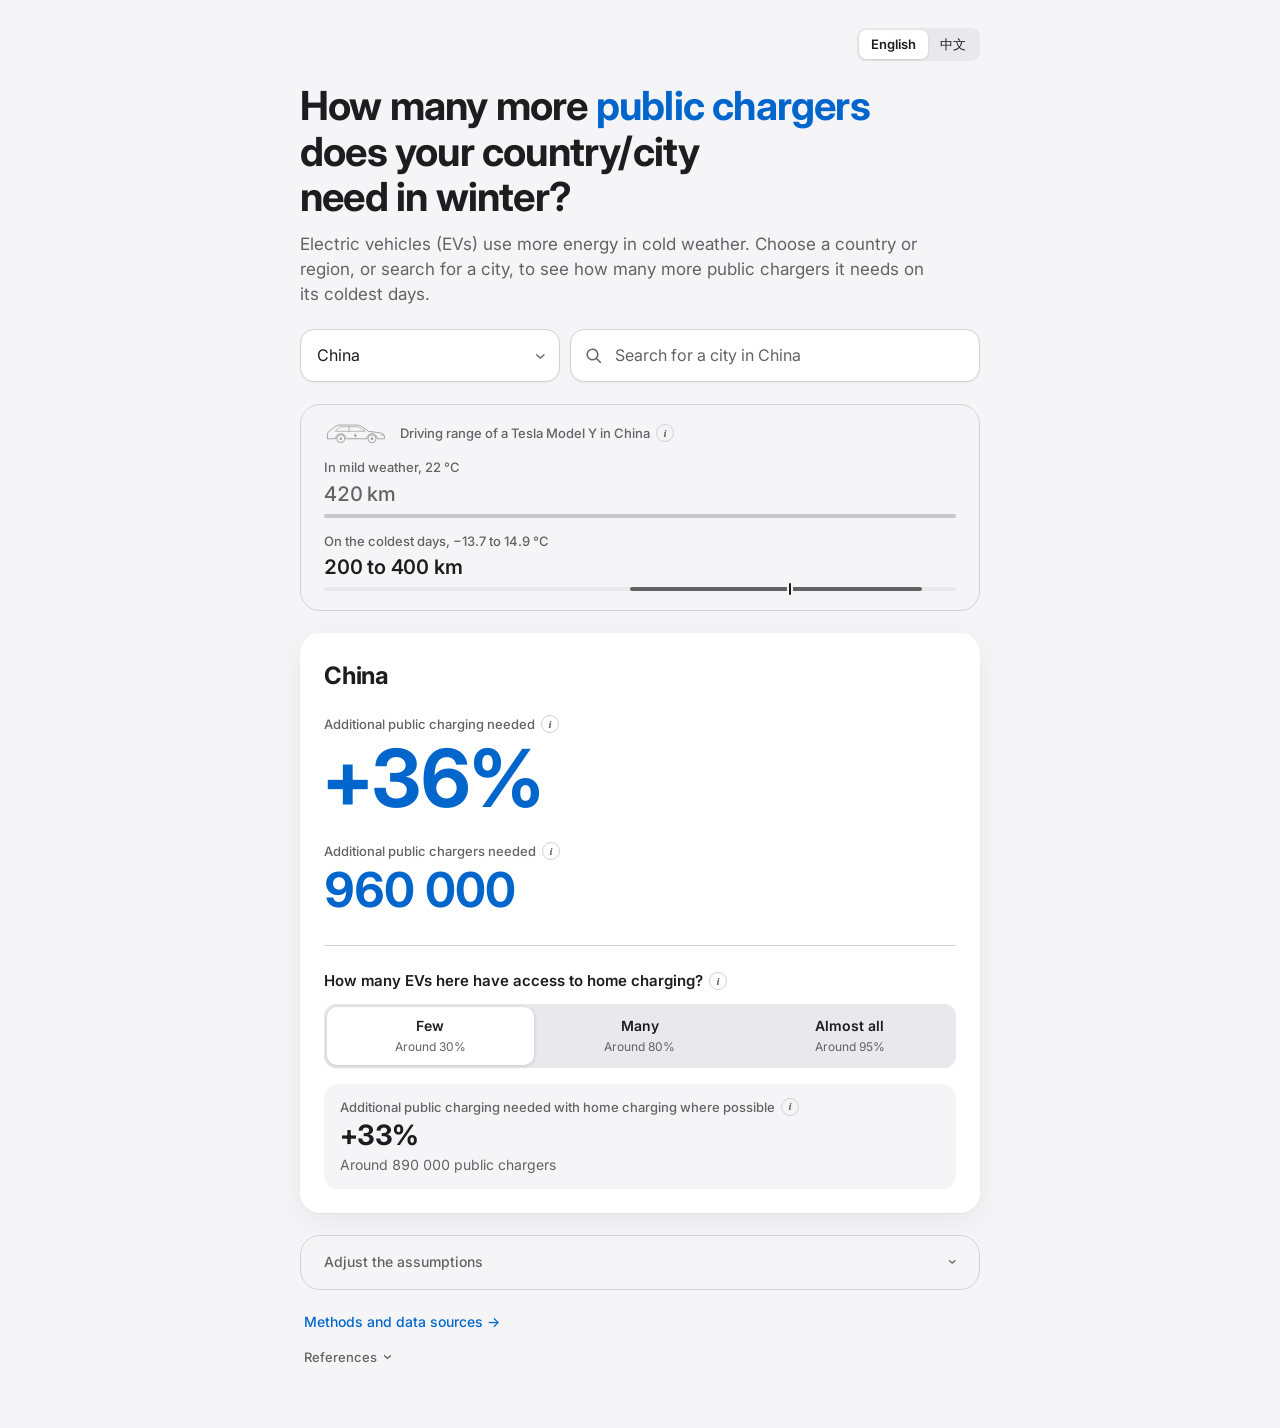
==== calculator/index.html @ a87c21fe "Add the winter charging calculator Interactive page for the manuscript 'Hidden winter deficits in pu" ====
<!doctype html>
<html lang="en">
<head>
<meta charset="utf-8">
<meta name="viewport" content="width=device-width, initial-scale=1, viewport-fit=cover">
</head>
<body>
<title>Winter charging check</title>
<link rel="preconnect" href="https://fonts.googleapis.com">
<link rel="stylesheet" href="https://fonts.googleapis.com/css2?family=Inter:wght@400;500;600;700&display=swap">
<style>
/* Layout: one centred column. Calculator view: pickers, the vehicle card, one answer card, a folded "Adjust" sheet. Second view
   (#methods): methods and data sources with three tables. Explanations sit behind small "i" buttons, IEA style.
   Visual gradient of the calculator view, the same in both themes:
   1 core answer    the two numbers of the answer card (.big .v, .chg .v): accent colour, the largest type on the page
   2 secondary      the result with home charging (.range .v): neutral dark, a size down, in a neutral well
   3 context        the vehicle card (.expl): no surface, grey 420 km, the winter range in the text colour, thin neutral bars
   4 quiet          labels, "i" buttons, sub-lines, the folded sheet and the references: 13 or 14 px in the one grey (--sub)
   Accent colour is left to the core numbers, the key phrase of the title, links and selected or focused controls. */
:root {
  --bg: #F5F5F7; --card: #FFFFFF; --fg: #1D1D1F; --sub: #636366; --hair: #D2D2D7; --fill: #E8E8ED;
  --accent: #0066CC; --accent-soft: #E8F1FC; --theo: #0066CC; --pos: #1D1D1F;
  --well: #F5F5F7; --bar-mild: #C7C7CC; --bar-cold: #636366; --ico: #8E8E93;
  --shadow-s: 0 1px 2px rgba(0,0,0,0.05);
  --sans: -apple-system, BlinkMacSystemFont, "SF Pro Text", "SF Pro Display", "Helvetica Neue", "Inter", "PingFang SC", "Microsoft YaHei", system-ui, sans-serif;
  --shadow: 0 1px 2px rgba(0,0,0,0.04), 0 8px 28px rgba(0,0,0,0.06);
}
@media (prefers-color-scheme: dark) {
  :root:not([data-theme="light"]) {
    --bg: #000000; --card: #1C1C1E; --fg: #F5F5F7; --sub: #98989D; --hair: #38383A; --fill: #2C2C2E;
    --accent: #409CFF; --accent-soft: #0A2540; --theo: #409CFF; --pos: #F5F5F7;
    --well: #242426; --bar-mild: #48484A; --bar-cold: #98989D; --ico: #7C7C80;
    --shadow: 0 1px 2px rgba(0,0,0,0.4), 0 8px 28px rgba(0,0,0,0.5); --shadow-s: 0 1px 2px rgba(0,0,0,0.4); color-scheme: dark;
  }
}
:root[data-theme="dark"] {
  --bg: #000000; --card: #1C1C1E; --fg: #F5F5F7; --sub: #98989D; --hair: #38383A; --fill: #2C2C2E;
  --accent: #409CFF; --accent-soft: #0A2540; --theo: #409CFF; --pos: #F5F5F7;
  --well: #242426; --bar-mild: #48484A; --bar-cold: #98989D; --ico: #7C7C80;
  --shadow: 0 1px 2px rgba(0,0,0,0.4), 0 8px 28px rgba(0,0,0,0.5); --shadow-s: 0 1px 2px rgba(0,0,0,0.4); color-scheme: dark;
}
* { box-sizing: border-box; }
[hidden] { display: none !important; }
body { margin: 0; background: var(--bg); color: var(--fg); font-family: var(--sans); font-size: 15px; line-height: 1.47;
  -webkit-font-smoothing: antialiased; padding-left: max(16px, env(safe-area-inset-left, 0px));
  padding-right: max(16px, env(safe-area-inset-right, 0px)); padding-block: 28px 56px; }
.col { max-width: 680px; margin: 0 auto; display: grid; gap: 22px; }
.col.wide { max-width: 860px; }                      /* methods view: room for the seven columns of Table 1 */
.col.wide .doc section > p, .col.wide .doc ol.steps, .col.wide .eqbox { max-width: 680px; }
.view { display: grid; gap: 22px; min-width: 0; }
.top { display: flex; justify-content: flex-end; }
.lang, .seg { display: inline-flex; flex-wrap: wrap; background: var(--fill); border-radius: 9px; padding: 2px; }
.lang button, .seg button { font: inherit; font-size: 13px; border: 0; background: transparent; color: var(--fg); padding: 5px 12px; border-radius: 7px; cursor: pointer; }
.lang button[aria-pressed="true"], .seg button[aria-pressed="true"] { background: var(--card); box-shadow: 0 1px 3px rgba(0,0,0,0.12); font-weight: 600; }
h1 { font-size: clamp(28px, 5vw, 40px); line-height: 1.12; font-weight: 700; letter-spacing: -0.02em; margin: 0; text-wrap: balance; }
/* The title of the calculator breaks between its phrases only: each .tl is one line, and the two phrases of the first line part only
   where the line cannot hold both (English on a phone). The type size follows the width of the column so that the lines fit. */
.thead { container-type: inline-size; }
h1.title { text-wrap: wrap; line-height: 1.14; font-size: clamp(24px, 7vw, 28px); font-size: clamp(24px, 8.6cqi, 28px); }
h1.title .tl { display: block; }
h1.title .key { color: var(--accent); }
@container (min-width: 467px) { h1.title { font-size: min(40px, 6cqi); } }   /* 6cqi: the first line fits in the fonts of the stack that are wider than Inter too */
:lang(zh) h1.title { font-size: clamp(24px, 7vw, 40px); font-size: clamp(24px, 8.4cqi, 40px); line-height: 1.2; }   /* three lines also with the text enlarged to 125% */
.lead { color: var(--sub); font-size: 17px; margin: 12px 0 0; max-width: 58ch; }
.finder { display: grid; grid-template-columns: minmax(0, 260px) minmax(0, 1fr); gap: 10px; }
@media (max-width: 560px) { .finder { grid-template-columns: minmax(0, 1fr); } }
.selwrap { position: relative; }
.selwrap select { width: 100%; font: inherit; font-size: 16px; color: var(--fg); background: var(--card); border: 1px solid var(--hair);
  border-radius: 14px; padding: 14px 40px 14px 16px; box-shadow: var(--shadow-s); appearance: none; -webkit-appearance: none; cursor: pointer; }
.selwrap::after { content: "\203A"; position: absolute; right: 16px; top: 50%; transform: translateY(-50%) rotate(90deg); color: var(--sub); pointer-events: none; font-size: 18px; }
.search { position: relative; }
.search input { width: 100%; font: inherit; font-size: 16px; color: var(--fg); background: var(--card); border: 1px solid var(--hair);
  border-radius: 14px; padding: 14px 16px 14px 44px; box-shadow: var(--shadow-s); }
.search input::placeholder { color: var(--sub); opacity: 1; }
.search svg { position: absolute; left: 15px; top: 50%; transform: translateY(-50%); width: 18px; height: 18px; fill: var(--sub); pointer-events: none; }
.list { position: absolute; z-index: 10; left: 0; right: 0; top: calc(100% + 6px); background: var(--card); border-radius: 14px;
  box-shadow: var(--shadow); border: 1px solid var(--hair); max-height: 340px; overflow-y: auto; padding: 6px; }
.opt { padding: 10px 12px; border-radius: 9px; cursor: pointer; display: flex; justify-content: space-between; gap: 12px; }
.opt small { color: var(--sub); white-space: nowrap; }
.opt[aria-selected="true"], .opt:hover { background: var(--accent-soft); }
.card { background: var(--card); border-radius: 20px; box-shadow: var(--shadow); padding: 28px 24px 24px; display: grid; gap: 24px; min-width: 0; }
.place { display: grid; gap: 2px; }
.place .name { font-size: clamp(20px, 6.5vw, 24px); font-weight: 700; letter-spacing: -0.01em; line-height: 1.25; overflow-wrap: anywhere; }   /* the longest name fits a 320 px phone */
.place .meta { color: var(--sub); font-size: 14px; }
.big { display: grid; gap: 4px; }
.k { font-size: 13px; color: var(--sub); font-weight: 500; display: flex; align-items: center; gap: 6px; }
.k > span, .hint { text-wrap: pretty; }
.c { text-wrap: balance; }
.nb { display: inline-block; }
.range .k > span { text-wrap: balance; }
/* step 1, the core answer: the only large coloured type on the page */
.big .v { font-size: clamp(56px, 15vw, 80px); font-weight: 700; letter-spacing: -0.035em; line-height: 1; font-variant-numeric: tabular-nums; color: var(--accent); margin-left: -0.03em; }   /* the first glyph lines up with the label above */
.c { font-size: 14px; color: var(--sub); margin-top: 6px; }
.chg { display: grid; gap: 4px; }
.chg .v { font-size: clamp(32px, 10vw, 48px); font-weight: 700; line-height: 1.05; font-variant-numeric: tabular-nums; letter-spacing: -0.025em; color: var(--accent); }
.chg .v small { font-size: 14px; font-weight: 400; letter-spacing: 0; color: var(--sub); display: inline-block; }   /* the bracket wraps as one piece */
.home { display: grid; gap: 12px; border-top: 1px solid var(--hair); margin-top: 6px; padding-top: 24px; min-width: 0; }   /* the question, its three choices and the result */
.q { font-size: 15px; font-weight: 600; display: flex; align-items: center; gap: 6px; }
.seg3 { display: grid; grid-template-columns: repeat(3, minmax(0, 1fr)); background: var(--fill); border-radius: 12px; padding: 3px; gap: 3px; }
.seg3 button { font: inherit; border: 0; background: transparent; color: var(--fg); border-radius: 10px; padding: 9px 6px; cursor: pointer; display: grid; gap: 1px; text-align: center; }
.seg3 button b { font-size: 14px; font-weight: 600; }
.seg3 button span { font-size: 12px; color: var(--sub); }
.seg3 button[aria-pressed="true"] { background: var(--card); box-shadow: 0 1px 4px rgba(0,0,0,0.14); }
.hint { font-size: 13px; color: var(--sub); }
/* step 2, the result with home charging: neutral, a size down, in a neutral well */
.range { margin-top: 4px; background: var(--well); border-radius: 14px; padding: 14px 16px; display: grid; gap: 4px; }
.range .k { align-items: flex-start; line-height: 1.4; }
.range .v { font-size: 28px; font-weight: 700; line-height: 1.1; letter-spacing: -0.02em; color: var(--fg); font-variant-numeric: tabular-nums; }
.range .v2 { font-size: 14px; color: var(--sub); font-variant-numeric: tabular-nums; }
.range .v2 .ln { display: block; }
sup.ref { font-size: 0.7em; line-height: 0; color: var(--accent); margin-left: 1px; }
sup.ref a { color: inherit; text-decoration: none; }
/* the small "i" button and the note it opens */
.info { flex: none; width: 18px; height: 18px; border-radius: 50%; border: 1px solid var(--hair); background: transparent; color: var(--sub);
  font: 600 11px/1 Georgia, "Times New Roman", serif; font-style: italic; padding: 0; cursor: pointer; display: inline-grid; place-items: center; letter-spacing: 0; }
.info:hover, .info[aria-expanded="true"] { color: var(--accent); border-color: var(--accent); }
.info { position: relative; }
.info::after { content: ""; position: absolute; inset: -7px; }   /* 32 px tap area, same look */
.pop { background: var(--fill); border-radius: 12px; padding: 10px 12px; font-size: 13px; color: var(--fg); line-height: 1.55; display: grid; gap: 4px; }
.range .pop { background: var(--card); }
.big .pop, .chg .pop, .range .pop { margin-top: 6px; }
.pop .eq { font-weight: 600; font-variant-numeric: tabular-nums; }
.pop a.more, a.more { color: var(--accent); text-decoration: none; font-weight: 500; white-space: nowrap; }
.q > span, .range .v2, .f label, .pop .eq, .doc h2, .doc h3 { text-wrap: balance; }
svg.chart { width: 100%; height: auto; display: block; }
svg.chart text { font-family: var(--sans); font-size: 12px; fill: var(--sub); }
/* step 3, context. The vehicle card: the driving range of one vehicle in mild weather and on the coldest days of the place.
   It has no surface of its own and no colour, so the eye passes over it on the way to the answer. */
.expl { gap: 14px; background: transparent; box-shadow: none; border: 1px solid var(--hair); padding: 17px 23px 19px; }   /* with the border, the text starts where it does in the answer card */
.vhead { display: flex; align-items: center; gap: 12px; min-width: 0; }
.vhead .k { align-items: flex-start; line-height: 1.4; min-width: 0; }
.vhead .k > span { text-wrap: balance; }               /* a long place name wraps into even lines */
svg.car { flex: none; width: 64px; height: auto; display: block; color: var(--ico); }
svg.car .body { fill: none; stroke: currentColor; stroke-width: 2; stroke-linejoin: round; }
svg.car .glass { fill: none; stroke: currentColor; stroke-width: 1.5; stroke-linejoin: round; }
svg.car .ln { fill: none; stroke: currentColor; stroke-width: 1.5; stroke-linecap: round; }
svg.car .wheel { fill: var(--bg); stroke: currentColor; stroke-width: 2; }
svg.car .hub { fill: currentColor; }
svg.car .bolt { fill: currentColor; }
.rg { display: grid; gap: 4px; min-width: 0; }
.rg .rk { font-size: 13px; color: var(--sub); font-weight: 500; }
.rg .v { font-size: 20px; font-weight: 500; letter-spacing: -0.01em; line-height: 1.2; font-variant-numeric: tabular-nums; color: var(--sub); }
.rg.cold .v { color: var(--fg); font-weight: 600; }
.rg .bar { position: relative; height: 4px; border-radius: 2px; background: var(--fill); margin-top: 4px; }
.rg .bar i { display: block; height: 100%; border-radius: 2px; background: var(--bar-mild); }
.rg.cold .bar i { background: var(--bar-cold); }
/* a country or region: a segment from the low to the high end of the driving range of nine in ten residents, and a tick at the median resident */
.rg .bar b { position: absolute; top: 0; bottom: 0; border-radius: 2px; background: var(--bar-cold); }
.rg .bar .md { position: absolute; top: -4px; bottom: -4px; width: 2px; margin-left: -1px; border-radius: 1px; background: var(--fg); box-shadow: 0 0 0 2px var(--bg); }
@media (prefers-reduced-motion: no-preference) { .rg .bar i { transition: width 0.3s ease; } .rg .bar b { transition: left 0.3s ease, width 0.3s ease; } .rg .bar .md { transition: left 0.3s ease; } }
details.adv { background: transparent; border: 1px solid var(--hair); border-radius: 20px; padding: 2px 23px; }
details.adv summary { cursor: pointer; padding: 14px 0; font-size: 14px; font-weight: 500; color: var(--sub); list-style: none; display: flex; justify-content: space-between; }
details.adv summary:hover, details.adv[open] summary { color: var(--fg); }
details.adv summary::-webkit-details-marker { display: none; }
details.adv summary::after { content: "\203A"; color: var(--sub); transform: rotate(90deg); transition: transform 0.2s; }
details.adv[open] summary::after { transform: rotate(-90deg); }
.advbody { display: grid; gap: 18px; padding-bottom: 22px; }
.f { display: grid; gap: 6px; min-width: 0; }
.lab { display: flex; align-items: center; gap: 6px; }
.f label { font-size: 14px; }
.pair { display: grid; grid-template-columns: minmax(0, 1fr) 96px; gap: 12px; align-items: center; }
.f input[type="range"] { width: 100%; accent-color: var(--accent); }
.f input[type="number"] { font: inherit; font-size: 15px; color: var(--fg); background: var(--card); border: 1px solid var(--hair); border-radius: 10px; padding: 8px 10px; width: 100%; font-variant-numeric: tabular-nums; }
.unit { position: relative; }
.unit input { padding-right: 34px !important; }
.unit span { position: absolute; right: 10px; top: 50%; transform: translateY(-50%); font-size: 13px; color: var(--sub); pointer-events: none; }
.two { display: grid; grid-template-columns: 1fr 1fr; gap: 14px; }
@media (max-width: 520px) { .two { grid-template-columns: 1fr; } .seg button { padding: 5px 8px; } #t2 th { white-space: normal; } }
/* methods and data sources view */
.back { color: var(--accent); text-decoration: none; font-weight: 500; font-size: 15px; justify-self: start; }
.doc section { display: grid; gap: 12px; min-width: 0; }
.doc section, .doc h3 { scroll-margin-top: 14px; }
.doc h2 { font-size: 22px; font-weight: 700; letter-spacing: -0.01em; margin: 10px 0 0; }
.doc h3 { font-size: 16px; font-weight: 600; margin: 6px 0 0; }
.doc p { margin: 0; }
.doc ol.steps { margin: 0; padding-left: 22px; display: grid; gap: 8px; }
.eqbox { background: var(--card); border-radius: 14px; box-shadow: var(--shadow); padding: 14px 16px; font-weight: 600; font-variant-numeric: tabular-nums; overflow-x: auto; }
.tools { display: flex; flex-wrap: wrap; gap: 10px; align-items: center; }
.tools input { flex: 1 1 200px; min-width: 0; font: inherit; font-size: 15px; color: var(--fg); background: var(--card); border: 1px solid var(--hair); border-radius: 10px; padding: 8px 12px; }
.tblwrap { background: var(--card); border-radius: 16px; box-shadow: var(--shadow); overflow: auto; max-height: 70vh; }
table { border-collapse: separate; border-spacing: 0; width: 100%; font-size: 13px; }
th, td { text-align: left; padding: 8px 10px; border-bottom: 1px solid var(--hair); vertical-align: top; }
th { position: sticky; top: 0; background: var(--card); font-weight: 600; z-index: 1; white-space: nowrap; }
#t1 th:last-child, #t2 th:last-child { white-space: normal; }
td.n, th.n { text-align: right; font-variant-numeric: tabular-nums; white-space: nowrap; }
tr.hl td, li.hl, section.hl, p.hl, h3.hl, h3.hl + p { background: var(--accent-soft); }
h3.hl, h3.hl + p { box-shadow: 0 0 0 6px var(--accent-soft); border-radius: 4px; }
@media (max-width: 640px) {                          /* Table 1 on a phone: one small card per place */
  #t1 thead { display: none; }
  #t1, #t1 tbody { display: block; }
  #t1 tr { display: grid; grid-template-columns: minmax(0, 1fr) minmax(0, 1fr); gap: 2px 12px; padding: 10px 12px; border-bottom: 1px solid var(--hair); }
  #t1 tr.hl { background: var(--accent-soft); }
  #t1 td { border: 0; padding: 0; text-align: left; white-space: normal; }
  #t1 td:nth-child(1) { font-weight: 600; }
  #t1 td:nth-child(2) { color: var(--sub); text-align: right; }
  #t1 td:nth-child(5), #t1 td:nth-child(6) { grid-column: 1 / -1; }
  #t1 td[data-l]::before { content: attr(data-l) " "; color: var(--sub); }
}
ol.srcs { margin: 0; padding-left: 30px; display: grid; gap: 6px; font-size: 13px; }
ol.srcs li { overflow-wrap: anywhere; border-radius: 6px; }
ol.srcs a, .doc td a { color: var(--accent); }
.btn { display: inline-block; justify-self: start; background: var(--accent); color: #fff; text-decoration: none; font-weight: 600; font-size: 14px; border-radius: 10px; padding: 9px 14px; }
footer { color: var(--sub); font-size: 12px; display: grid; gap: 10px; padding: 0 4px; }
footer p { margin: 0; }
details.refs summary { cursor: pointer; font-size: 13px; color: var(--sub); font-weight: 500; list-style: none; display: inline-flex; align-items: center; gap: 8px; padding: 4px 0; }   /* the reference list, folded behind its heading */
details.refs summary::-webkit-details-marker { display: none; }
details.refs summary::after { content: "\203A"; color: var(--sub); font-size: 15px; transform: rotate(90deg); transition: transform 0.2s; }
details.refs[open] summary::after { transform: rotate(-90deg); }
details.refs ol { margin-top: 8px; }
footer ol { margin: 0; padding-left: 22px; display: grid; gap: 4px; }
footer li { overflow-wrap: anywhere; border-radius: 6px; scroll-margin-block: 14px; }
footer a { color: var(--accent); }
footer a.mlink { font-size: 14px; font-weight: 500; text-decoration: none; }
button:focus-visible, input:focus-visible, select:focus-visible, summary:focus-visible, .opt:focus-visible, a:focus-visible { outline: 2px solid var(--accent); outline-offset: 2px; }
@media (prefers-reduced-motion: no-preference) { .seg3 button, .seg button, .lang button { transition: background 0.15s, box-shadow 0.15s; } }
</style>

<div class="col">
  <div class="top"><div class="lang" role="group" aria-label="Language"><button type="button" data-lang="en" aria-pressed="true">English</button><button type="button" data-lang="zh" aria-pressed="false">中文</button></div></div>

  <div class="view" id="vCalc">
    <div class="thead">
      <h1 class="title" data-i="h1"></h1>
      <p class="lead" data-i="lead"></p>
    </div>

    <div class="finder">
      <div class="selwrap"><select id="country" aria-label="Country or region"></select></div>
      <div class="search">
        <svg viewBox="0 0 24 24" aria-hidden="true"><path d="M10 2a8 8 0 0 1 6.32 12.9l5.39 5.39-1.42 1.42-5.39-5.39A8 8 0 1 1 10 2zm0 2a6 6 0 1 0 0 12 6 6 0 0 0 0-12z"/></svg>
        <input id="q" type="text" autocomplete="off" role="combobox" aria-expanded="false" aria-controls="list" aria-autocomplete="list">
        <div id="list" class="list" role="listbox" hidden></div>
      </div>
    </div>

    <div class="card expl" id="expl" role="group" aria-labelledby="exk">
      <div class="vhead">
        <svg class="car" viewBox="0 0 168 58" aria-hidden="true">
          <path class="body" d="M9 44V32q0-6 5-8L31 11q4-3 11-3h44q7 0 13 4l18 12.5 28 3.5q14 2 14 12v4h-19.5a13.5 13.5 0 0 0-27 0h-55a13.5 13.5 0 0 0-27 0z"/>
          <path class="glass" d="M30 24.5 40 13.5q1.5-1 4-1h41q5 0 9 2.5l14 9.5z"/>
          <path class="ln" d="M66 12.5v12M150 34l6 1"/>
          <path class="bolt" d="M84 28.5l-6 8h4.5l-2 6.5 6.5-8.5h-4.5z"/>
          <circle class="wheel" cx="44" cy="44" r="10.5"/><circle class="hub" cx="44" cy="44" r="3"/>
          <circle class="wheel" cx="126" cy="44" r="10.5"/><circle class="hub" cx="126" cy="44" r="3"/>
        </svg>
        <span class="k"><span id="exk"></span><button type="button" class="info" data-pop="popEx" aria-controls="popEx" aria-expanded="false">i</button></span>
      </div>
      <div class="pop" id="popEx" hidden></div>
      <div class="rg"><span class="rk" id="r0k"></span><span class="v" id="r0v"></span><div class="bar" aria-hidden="true"><i style="width:100%"></i></div></div>
      <div class="rg cold" id="rg1"><span class="rk" id="r1k"></span><span class="v" id="r1v"></span><div class="bar" aria-hidden="true"><i id="r1b" style="width:100%"></i><b id="r1r" hidden></b><span class="md" id="r1m" hidden></span></div></div>
    </div>

    <section class="card" aria-live="polite">
      <div class="place"><span class="name" id="pname"></span><span class="meta" id="pmeta"></span></div>
      <div class="big">
        <span class="k"><span data-i="bigk"></span><button type="button" class="info" data-pop="popBig" aria-controls="popBig" aria-expanded="false">i</button></span>
        <span class="v" id="incT"></span>
        <span class="c" id="bigc" hidden></span>
        <div class="pop" id="popBig" hidden></div>
      </div>
      <div class="chg">
        <span class="k"><span data-i="chgk"></span><button type="button" class="info" data-pop="popChg" aria-controls="popChg" aria-expanded="false">i</button></span>
        <span class="v" id="chgT"></span>
        <div class="pop" id="popChg" hidden></div>
      </div>
      <div class="home">
        <div class="q"><span data-i="homeq"></span><button type="button" class="info" data-pop="popHome" aria-controls="popHome" aria-expanded="false">i</button></div>
        <div class="pop" id="popHome" hidden></div>
        <div class="seg3" role="group" id="presets">
          <button type="button" data-p="0"><b data-i="p0"></b><span data-i="p0s"></span></button>
          <button type="button" data-p="1"><b data-i="p1"></b><span data-i="p1s"></span></button>
          <button type="button" data-p="2"><b data-i="p2"></b><span data-i="p2s"></span></button>
        </div>
        <div class="range">
          <span class="k"><span data-i="rangek"></span><button type="button" class="info" data-pop="popRange" aria-controls="popRange" aria-expanded="false">i</button></span>
          <span class="v" id="rangev"></span>
          <span class="v2" id="rangec2"></span>
          <div class="pop" id="popRange" hidden><span id="popRangeT"></span><svg class="chart" id="chart" viewBox="0 0 600 200" role="img"></svg></div>
        </div>
      </div>
    </section>

    <details class="adv">
      <summary data-i="adv"></summary>
      <div class="advbody">
        <div class="f"><label data-i="dd"></label>
          <div class="seg" role="group" id="levs"><button type="button" data-lev="0" data-i="d1"></button><button type="button" data-lev="1" data-i="d5" aria-pressed="true"></button><button type="button" data-lev="2" data-i="d10"></button></div></div>
        <div class="f"><label for="p_n" data-i="pl"></label>
          <div class="pair"><input id="p" type="range" min="0" max="100" step="0.1" aria-label="share"><div class="unit"><input id="p_n" type="number" min="0" max="100" step="0.1"><span>%</span></div></div></div>
        <div class="f"><div class="lab"><label for="s_n" data-i="sl"></label><button type="button" class="info" data-pop="popS" aria-controls="popS" aria-expanded="false">i</button></div>
          <div class="pop" id="popS" hidden></div>
          <div class="pair"><input id="s" type="range" min="0" max="100" step="1" value="100" aria-label="moved"><div class="unit"><input id="s_n" type="number" min="0" max="100" step="1"><span>%</span></div></div></div>
        <div class="f"><div class="lab"><label for="yn_n" data-i="ynl"></label><button type="button" class="info" data-pop="popYn" aria-controls="popYn" aria-expanded="false">i</button></div>
          <div class="pop" id="popYn" hidden></div>
          <div class="pair"><input id="yn" type="range" min="50" max="99" step="1" value="79" aria-label="usual"><div class="unit"><input id="yn_n" type="number" min="50" max="99" step="1"><span>%</span></div></div></div>
        <div class="two">
          <div class="f"><div class="lab"><label for="ev" data-i="evl"></label></div>
            <input id="ev" type="number" min="0" step="1000"></div>
          <div class="f"><div class="lab"><label for="q0" data-i="q0l"></label><button type="button" class="info" data-pop="popQ0" aria-controls="popQ0" aria-expanded="false">i</button></div>
            <div class="pop" id="popQ0" hidden></div><div class="unit"><input id="q0" type="number" min="0.1" step="0.1"><span data-u="kw">kW</span></div></div>
          <div class="f"><div class="lab"><label for="kc" data-i="kcl"></label><button type="button" class="info" data-pop="popKc" aria-controls="popKc" aria-expanded="false">i</button></div>
            <div class="pop" id="popKc" hidden></div><div class="unit"><input id="kc" type="number" min="1" step="0.1"><span data-u="kw">kW</span></div></div>
        </div>
      </div>
    </details>
  </div>

  <main class="view doc" id="vMethods" hidden>
    <a class="back" href="#calc" data-i="back"></a>
    <div><h1 data-i="mh1"></h1><p class="lead" data-i="mlead"></p></div>
    <div class="view" id="mbody"></div>
  </main>

  <footer>
    <a class="mlink" id="mlink" href="#methods" data-i="mlink"></a>
    <details class="refs" id="refs"><summary data-i="refs"></summary><ol id="reflist"></ol></details>
  </footer>
</div>

<script id="data" type="application/json">{"meta":{"world_kW_per_EV":2.3,"y_n":0.79,"built":"2026-11-25"},"iea_kW_per_EV":{"CAN":0.9,"FIN":1.1,"NOR":0.8,"ISL":0.5,"KOR":4.8,"SWE":0.9,"POL":1.2,"CHE":1.0,"DEU":0.8,"DNK":1.0,"USA":0.8,"CHN":3.4,"BEL":1.2,"NLD":2.5,"JPN":1.3,"GBR":0.6,"FRA":1.3,"ITA":1.7,"GRC":2.0,"ESP":1.4,"CHL":4.8,"NZL":0.4,"PRT":1.4,"AUS":0.3,"ZAF":2.4,"MEX":0.6,"IND":1.7,"BRA":0.5,"IDN":0.4,"THA":0.4},"iea_kW_per_charger":{"CHN":27.7,"KOR":12.4,"USA":21.0,"NLD":12.0,"DEU":18.5,"FRA":17.6,"CAN":18.5,"SWE":14.6,"NOR":26.7,"GBR":18.1,"BEL":12.8,"ITA":17.3,"JPN":22.2,"FIN":20.0,"CHE":17.7,"DNK":18.2,"ESP":19.7,"POL":20.1,"PRT":26.8,"GRC":13.3,"ISL":14.1,"AUS":19.6,"IND":23.4,"CHL":17.5,"NZL":35.1,"MEX":11.6,"ZAF":28.0,"BRA":12.1,"IDN":15.8,"THA":24.7},"home_preset":{"CHN":0,"USA":1,"NOR":2},"names":{"ABW":"Aruba","AFG":"Afghanistan","AGO":"Angola","ALA":"Åland Islands","ALB":"Albania","AND":"Andorra","ARE":"United Arab Emirates","ARG":"Argentina","ARM":"Armenia","ATG":"Antigua and Barbuda","AUS":"Australia","AUT":"Austria","AZE":"Azerbaijan","BDI":"Burundi","BEL":"Belgium","BEN":"Benin","BFA":"Burkina Faso","BGD":"Bangladesh","BGR":"Bulgaria","BHR":"Bahrain","BHS":"Bahamas","BIH":"Bosnia and Herzegovina","BLR":"Belarus","BLZ":"Belize","BOL":"Bolivia","BRA":"Brazil","BRB":"Barbados","BRN":"Brunei","BTN":"Bhutan","BWA":"Botswana","CAF":"Central African Republic","CAN":"Canada","CHE":"Switzerland","CHL":"Chile","CHN":"China","CIV":"Côte d’Ivoire","CMR":"Cameroon","COD":"Democratic Republic of the Congo","COG":"Congo","COL":"Colombia","COM":"Comoros","CPV":"Cape Verde","CRI":"Costa Rica","CUB":"Cuba","CUW":"Curaçao","CYM":"Cayman Islands","CYP":"Cyprus","CZE":"Czechia","DEU":"Germany","DJI":"Djibouti","DMA":"Dominica","DNK":"Denmark","DOM":"Dominican Republic","DZA":"Algeria","ECU":"Ecuador","EGY":"Egypt","ESP":"Spain","EST":"Estonia","ETH":"Ethiopia","FIN":"Finland","FJI":"Fiji","FLK":"Falkland Islands","FRA":"France","FRO":"Faroe Islands","GAB":"Gabon","GBR":"United Kingdom","GEO":"Georgia","GGY":"Guernsey","GHA":"Ghana","GIN":"Guinea","GMB":"Gambia","GNB":"Guinea-Bissau","GNQ":"Equatorial Guinea","GRC":"Greece","GRD":"Grenada","GRL":"Greenland","GTM":"Guatemala","GUM":"Guam","GUY":"Guyana","HKG":"Hong Kong, China","HND":"Honduras","HRV":"Croatia","HTI":"Haiti","HUN":"Hungary","IDN":"Indonesia","IMN":"Isle of Man","IND":"India","IRL":"Ireland","IRN":"Iran","IRQ":"Iraq","ISL":"Iceland","ISR":"Israel","ITA":"Italy","JAM":"Jamaica","JEY":"Jersey","JOR":"Jordan","JPN":"Japan","KAZ":"Kazakhstan","KEN":"Kenya","KGZ":"Kyrgyzstan","KHM":"Cambodia","KNA":"Saint Kitts and Nevis","KOR":"South Korea","KOS":"Kosovo","KWT":"Kuwait","LAO":"Laos","LBR":"Liberia","LBY":"Libya","LCA":"Saint Lucia","LKA":"Sri Lanka","LSO":"Lesotho","LTU":"Lithuania","LUX":"Luxembourg","LVA":"Latvia","MAC":"Macao, China","MAR":"Morocco","MDA":"Moldova","MDG":"Madagascar","MEX":"Mexico","MKD":"North Macedonia","MLI":"Mali","MLT":"Malta","MMR":"Myanmar","MNE":"Montenegro","MNG":"Mongolia","MNP":"Northern Mariana Islands","MOZ":"Mozambique","MRT":"Mauritania","MUS":"Mauritius","MWI":"Malawi","MYS":"Malaysia","NAM":"Namibia","NCL":"New Caledonia","NER":"Niger","NGA":"Nigeria","NIC":"Nicaragua","NLD":"Netherlands","NOR":"Norway","NPL":"Nepal","NZL":"New Zealand","OMN":"Oman","PAK":"Pakistan","PAN":"Panama","PER":"Peru","PHL":"Philippines","PLW":"Palau","PNG":"Papua New Guinea","POL":"Poland","PRI":"Puerto Rico","PRK":"North Korea","PRT":"Portugal","PRY":"Paraguay","PSE":"Palestinian Territories","PYF":"French Polynesia","QAT":"Qatar","ROU":"Romania","RUS":"Russia","RWA":"Rwanda","SAU":"Saudi Arabia","SDN":"Sudan","SEN":"Senegal","SGP":"Singapore","SLB":"Solomon Islands","SLE":"Sierra Leone","SLV":"El Salvador","SPM":"Saint Pierre and Miquelon","SRB":"Serbia","SSD":"South Sudan","STP":"São Tomé and Príncipe","SUR":"Suriname","SVK":"Slovakia","SVN":"Slovenia","SWE":"Sweden","SWZ":"Eswatini","SYR":"Syria","TCA":"Turks and Caicos Islands","TCD":"Chad","TGO":"Togo","THA":"Thailand","TJK":"Tajikistan","TKM":"Turkmenistan","TLS":"Timor-Leste","TTO":"Trinidad and Tobago","TUN":"Tunisia","TUR":"Turkey","TWN":"Taiwan, China","TZA":"Tanzania","UGA":"Uganda","UKR":"Ukraine","URY":"Uruguay","USA":"United States","UZB":"Uzbekistan","VCT":"Saint Vincent and the Grenadines","VEN":"Venezuela","VNM":"Vietnam","VUT":"Vanuatu","WSM":"Samoa","YEM":"Yemen","ZAF":"South Africa","ZMB":"Zambia","ZWE":"Zimbabwe","LBN":"Lebanon","SOM":"Somalia"},"names_zh":{"ABW":"阿鲁巴","AFG":"阿富汗","AGO":"安哥拉","ALA":"奥兰群岛","ALB":"阿尔巴尼亚","AND":"安道尔","ARE":"阿拉伯联合酋长国","ARG":"阿根廷","ARM":"亚美尼亚","ATG":"安提瓜和巴布达","AUS":"澳大利亚","AUT":"奥地利","AZE":"阿塞拜疆","BDI":"布隆迪","BEL":"比利时","BEN":"贝宁","BFA":"布基纳法索","BGD":"孟加拉国","BGR":"保加利亚","BHR":"巴林","BHS":"巴哈马","BIH":"波斯尼亚和黑塞哥维那","BLR":"白俄罗斯","BLZ":"伯利兹","BOL":"玻利维亚","BRA":"巴西","BRB":"巴巴多斯","BRN":"文莱","BTN":"不丹","BWA":"博茨瓦纳","CAF":"中非共和国","CAN":"加拿大","CHE":"瑞士","CHL":"智利","CHN":"中国","CIV":"科特迪瓦","CMR":"喀麦隆","COD":"刚果（金）","COG":"刚果（布）","COL":"哥伦比亚","COM":"科摩罗","CPV":"佛得角","CRI":"哥斯达黎加","CUB":"古巴","CUW":"库拉索","CYM":"开曼群岛","CYP":"塞浦路斯","CZE":"捷克","DEU":"德国","DJI":"吉布提","DMA":"多米尼克","DNK":"丹麦","DOM":"多米尼加共和国","DZA":"阿尔及利亚","ECU":"厄瓜多尔","EGY":"埃及","ESP":"西班牙","EST":"爱沙尼亚","ETH":"埃塞俄比亚","FIN":"芬兰","FJI":"斐济","FLK":"马尔维纳斯群岛（福克兰群岛）","FRA":"法国","FRO":"法罗群岛","GAB":"加蓬","GBR":"英国","GEO":"格鲁吉亚","GGY":"根西岛","GHA":"加纳","GIN":"几内亚","GMB":"冈比亚","GNB":"几内亚比绍","GNQ":"赤道几内亚","GRC":"希腊","GRD":"格林纳达","GRL":"格陵兰","GTM":"危地马拉","GUM":"关岛","GUY":"圭亚那","HKG":"中国香港","HND":"洪都拉斯","HRV":"克罗地亚","HTI":"海地","HUN":"匈牙利","IDN":"印度尼西亚","IMN":"马恩岛","IND":"印度","IRL":"爱尔兰","IRN":"伊朗","IRQ":"伊拉克","ISL":"冰岛","ISR":"以色列","ITA":"意大利","JAM":"牙买加","JEY":"泽西岛","JOR":"约旦","JPN":"日本","KAZ":"哈萨克斯坦","KEN":"肯尼亚","KGZ":"吉尔吉斯斯坦","KHM":"柬埔寨","KNA":"圣基茨和尼维斯","KOR":"韩国","KOS":"科索沃","KWT":"科威特","LAO":"老挝","LBR":"利比里亚","LBY":"利比亚","LCA":"圣卢西亚","LKA":"斯里兰卡","LSO":"莱索托","LTU":"立陶宛","LUX":"卢森堡","LVA":"拉脱维亚","MAC":"中国澳门","MAR":"摩洛哥","MDA":"摩尔多瓦","MDG":"马达加斯加","MEX":"墨西哥","MKD":"北马其顿","MLI":"马里","MLT":"马耳他","MMR":"缅甸","MNE":"黑山","MNG":"蒙古国","MNP":"北马里亚纳群岛","MOZ":"莫桑比克","MRT":"毛里塔尼亚","MUS":"毛里求斯","MWI":"马拉维","MYS":"马来西亚","NAM":"纳米比亚","NCL":"新喀里多尼亚","NER":"尼日尔","NGA":"尼日利亚","NIC":"尼加拉瓜","NLD":"荷兰","NOR":"挪威","NPL":"尼泊尔","NZL":"新西兰","OMN":"阿曼","PAK":"巴基斯坦","PAN":"巴拿马","PER":"秘鲁","PHL":"菲律宾","PLW":"帕劳","PNG":"巴布亚新几内亚","POL":"波兰","PRI":"波多黎各","PRK":"朝鲜","PRT":"葡萄牙","PRY":"巴拉圭","PSE":"巴勒斯坦","PYF":"法属波利尼西亚","QAT":"卡塔尔","ROU":"罗马尼亚","RUS":"俄罗斯","RWA":"卢旺达","SAU":"沙特阿拉伯","SDN":"苏丹","SEN":"塞内加尔","SGP":"新加坡","SLB":"所罗门群岛","SLE":"塞拉利昂","SLV":"萨尔瓦多","SPM":"圣皮埃尔和密克隆群岛","SRB":"塞尔维亚","SSD":"南苏丹","STP":"圣多美和普林西比","SUR":"苏里南","SVK":"斯洛伐克","SVN":"斯洛文尼亚","SWE":"瑞典","SWZ":"斯威士兰","SYR":"叙利亚","TCA":"特克斯和凯科斯群岛","TCD":"乍得","TGO":"多哥","THA":"泰国","TJK":"塔吉克斯坦","TKM":"土库曼斯坦","TLS":"东帝汶","TTO":"特立尼达和多巴哥","TUN":"突尼斯","TUR":"土耳其","TWN":"中国台湾","TZA":"坦桑尼亚","UGA":"乌干达","UKR":"乌克兰","URY":"乌拉圭","USA":"美国","UZB":"乌兹别克斯坦","VCT":"圣文森特和格林纳丁斯","VEN":"委内瑞拉","VNM":"越南","VUT":"瓦努阿图","WSM":"萨摩亚","YEM":"也门","ZAF":"南非","ZMB":"赞比亚","ZWE":"津巴布韦","LBN":"黎巴嫩","SOM":"索马里"},"cities":[["Jalalabad","","AFG",1.2229,1.1806,1.1538,7.5,9.1,10.1,null],["Kabul","","AFG",1.8428,1.6814,1.6006,-8.7,-5.0,-3.1,null],["Khost","","AFG",1.4519,1.3622,1.3163,0.7,3.2,4.5,null],["Luanda","","AGO",1.0,1.0,1.0,22.3,22.7,23.0,null],["Lubango","","AGO",1.0549,1.0482,1.0434,15.0,15.5,15.8,null],["Tirana","","ALB",1.3339,1.287,1.2596,4.0,5.4,6.3,2600,[1,2023,32,"Qender, NUTS-2 AL02","",0]],["Abu Dhabi","","ARE",1.0105,1.0065,1.0025,19.0,19.6,20.5,1300,[2,2024,42,"Abu Dhabi","",0]],["Al Ain","","ARE",1.0282,1.0176,1.0096,17.1,18.1,19.1,1800,[2,2024,42,"Abu Dhabi","",0]],["Dubai","","ARE",1.0127,1.0086,1.0034,18.7,19.3,20.3,26000,[1,2023,28,"Dubai","",0]],["ICAD I","","ARE",1.0116,1.0072,1.0033,18.8,19.5,20.3,720,[2,2024,42,"Abu Dhabi","",0]],["Ras Al Khaimah","","ARE",1.009,1.0049,1.0014,19.2,20.0,20.9,null],["Buenos Aires","","ARG",1.1828,1.1662,1.1452,9.0,9.6,10.5,null],["Cordoba","","ARG",1.1924,1.1707,1.1516,8.6,9.4,10.2,null],["La Plata","","ARG",1.1806,1.1607,1.1417,9.1,9.8,10.6,null],["Mar del Plata","","ARG",1.2187,1.2046,1.183,7.7,8.2,9.0,null],["Mendoza","","ARG",1.2762,1.2443,1.2221,5.8,6.8,7.5,null],["Posadas","","ARG",1.076,1.0528,1.04,13.8,15.2,16.1,null],["Rosario","","ARG",1.1602,1.1408,1.1227,9.9,10.6,11.4,null],["Salta","","ARG",1.1725,1.1519,1.1317,9.4,10.2,11.0,null],["San Juan","","ARG",1.2219,1.1869,1.1668,7.6,8.8,9.6,null],["San Miguel de Tucumán","","ARG",1.145,1.1206,1.1028,10.5,11.5,12.4,null],["Yerevan","","ARM",1.6654,1.5908,1.5532,-4.6,-2.8,-1.9,null],["Adelaide","","AUS",1.1583,1.1498,1.142,9.9,10.3,10.6,3900,[2,2024,12,"South Australia","",0]],["Brisbane","","AUS",1.0647,1.0559,1.0503,14.4,15.0,15.3,8500,[2,2024,12,"Queensland","",0]],["Geelong","","AUS",1.1747,1.1583,1.1515,9.3,9.9,10.2,990,[2,2024,12,"Victoria","",0]],["Gold Coast","","AUS",1.0495,1.0428,1.0382,15.4,15.9,16.2,1700,[2,2024,12,"Queensland","",0]],["Melbourne","","AUS",1.1969,1.1812,1.1707,8.4,9.0,9.4,24000,[2,2024,12,"Victoria","",0]],["Newcastle","","AUS",1.0901,1.0819,1.0772,13.0,13.4,13.7,1200,[2,2024,12,"New South Wales","",0]],["Perth","","AUS",1.1049,1.09,1.0822,12.3,13.0,13.4,7300,[2,2024,12,"Western Australia","",0]],["Point Cook","","AUS",1.1788,1.1621,1.1555,9.1,9.8,10.0,3000,[2,2024,12,"Victoria","",0]],["Sydney","","AUS",1.1298,1.1144,1.1066,11.1,11.8,12.2,26000,[2,2024,12,"New South Wales","",0]],["Wollongong","","AUS",1.1095,1.1004,1.094,12.1,12.5,12.8,890,[2,2024,12,"New South Wales","",0]],["Vienna","","AUT",1.4752,1.4377,1.4053,0.1,1.1,1.9,28000,[1,2023,78,"Vienna (Wien)","维也纳",0]],["Baku","","AZE",1.2999,1.2657,1.2396,5.0,6.1,6.9,610],["Sumgayit","","AZE",1.3115,1.2727,1.2461,4.7,5.9,6.7,200],["Bujumbura","","BDI",1.0008,1.0003,1.0001,21.2,21.5,21.7,null],["Antwerp","","BEL",1.3891,1.3316,1.3076,2.4,4.0,4.8,11000,[2,2023,73,"Province of Antwerp","",0]],["Brussels","","BEL",1.4027,1.3446,1.3197,2.0,3.7,4.4,23000,[1,2023,73,"Brussels-Capital Region","",0]],["Liège","","BEL",1.4353,1.37,1.342,1.1,2.9,3.7,1900,[2,2023,73,"Province of Liège","",0]],["Cotonou","","BEN",1.0,1.0,1.0,24.9,25.1,25.2,null],["Porto-Novo","","BEN",1.0,1.0,1.0,24.9,25.1,25.2,null],["Bobo-Dioulasso","","BFA",1.0,1.0,1.0,24.5,24.7,25.0,null],["Ouagadougou","","BFA",1.0,1.0,1.0,24.7,25.3,25.7,null],["Afamolla","","BGD",1.0112,1.0076,1.0057,18.9,19.5,19.8,0],["Bajitpur","","BGD",1.0184,1.0129,1.011,18.0,18.7,18.9,0],["Baraiyarhat","","BGD",1.0113,1.0086,1.0065,18.9,19.3,19.7,0],["Bhola","","BGD",1.0092,1.006,1.0045,19.2,19.7,20.1,0],["Brahmanbaria","","BGD",1.0192,1.0134,1.0114,17.9,18.6,18.9,2],["Chandanaish","","BGD",1.0067,1.0052,1.0035,19.6,19.9,20.3,0],["Chapainawabganj","","BGD",1.0289,1.0229,1.0173,17.0,17.6,18.1,0],["Chattogram","","BGD",1.0066,1.0052,1.0037,19.6,19.9,20.2,5],["Chengarchar","","BGD",1.0142,1.0101,1.0078,18.5,19.1,19.4,0],["Dhaka","","BGD",1.0158,1.0122,1.0095,18.3,18.8,19.1,34],["Gangachara","","BGD",1.0278,1.0236,1.0193,17.1,17.5,17.9,0],["Gazipur","","BGD",1.0133,1.0076,1.0048,18.6,19.5,20.0,0],["Golapganj","","BGD",1.0208,1.0175,1.0147,17.8,18.1,18.4,0],["Kalihati","","BGD",1.0205,1.017,1.0138,17.8,18.2,18.6,0],["Kazipur","","BGD",1.0218,1.018,1.0147,17.7,18.1,18.4,0],["Khulna","","BGD",1.0172,1.0108,1.008,18.2,19.0,19.4,0],["Kishoreganj","","BGD",1.0195,1.0142,1.0117,17.9,18.5,18.8,1],["Kutubdia","","BGD",1.004,1.0028,1.0019,20.1,20.4,20.7,0],["Lalpur","","BGD",1.023,1.0182,1.0146,17.5,18.0,18.5,0],["Louhajang","","BGD",1.0136,1.0094,1.0077,18.6,19.2,19.4,0],["Mollar Char","","BGD",1.0223,1.0189,1.0154,17.6,18.0,18.4,0],["Munshir Hat","","BGD",1.0109,1.0079,1.0057,19.0,19.4,19.8,0],["Nazirhat","","BGD",1.008,1.0065,1.0046,19.4,19.7,20.0,0],["Rajshahi","","BGD",1.0239,1.0192,1.0147,17.5,17.9,18.4,0],["Saghatta","","BGD",1.0216,1.0175,1.0142,17.7,18.1,18.5,0],["Sandwip","","BGD",1.0046,1.0032,1.0022,20.0,20.3,20.6,0],["Satkania","","BGD",1.0089,1.0071,1.005,19.2,19.5,19.9,0],["Savar","","BGD",1.019,1.0148,1.0118,17.9,18.4,18.8,3],["Shahajadpur","","BGD",1.021,1.0171,1.0129,17.7,18.2,18.7,0],["Shariatpur","","BGD",1.0143,1.01,1.0075,18.5,19.1,19.5,0],["Sirajganj","","BGD",1.0213,1.0177,1.0138,17.7,18.1,18.6,0],["Sukhanpukur","","BGD",1.0234,1.0186,1.0156,17.5,18.0,18.3,0],["Sofia","","BGR",1.5515,1.5133,1.4654,-1.9,-0.9,0.3,2300],["Manama","","BHR",1.034,1.0218,1.016,16.6,17.7,18.3,null],["Nassau","","BHS",1.0002,1.0,1.0,21.6,22.7,23.3,null],["Minsk","","BLR",1.6961,1.6495,1.5894,-5.3,-4.2,-2.8,null],["Cochabamba","","BOL",1.1066,1.1003,1.0926,12.2,12.5,12.9,null],["La Paz","","BOL",1.283,1.2661,1.259,5.5,6.1,6.3,null],["Santa Cruz de la Sierra","","BOL",1.0138,1.0079,1.0035,18.6,19.4,20.3,null],["Americana","","BRA",1.0291,1.0221,1.0164,17.0,17.6,18.2,260,[1,2023,72,"Americana","",1]],["Aracaju","","BRA",1.0,1.0,1.0,23.6,23.8,24.0,350,[1,2023,72,"Aracaju","",1]],["Belo Horizonte","","BRA",1.0302,1.0252,1.0212,16.9,17.3,17.7,3600,[1,2023,72,"Belo Horizonte","",1]],["Belém","","BRA",1.0,1.0,1.0,25.1,25.4,25.6,430,[1,2023,72,"Belém, Ananindeua, Marituba and Benevides","",0]],["Brasilia","","BRA",1.0148,1.0095,1.006,18.4,19.2,19.7,3900,[2,2023,72,"Distrito Federal","",0]],["Campinas","","BRA",1.0331,1.0253,1.0194,16.6,17.3,17.9,2600,[1,2023,72,"Campinas, Sumaré, Hortolândia, Valinhos and Paulínia","",0]],["Campo Grande","","BRA",1.012,1.0068,1.0032,18.8,19.6,20.4,670,[1,2023,72,"Campo Grande","",0]],["Cuiabá","","BRA",1.0,1.0,1.0,22.9,23.7,24.6,790,[1,2023,72,"Cuiabá and Várzea Grande","",0]],["Curitiba","","BRA",1.1094,1.0904,1.0777,12.1,13.0,13.7,4300,[1,2023,72,"Curitiba, São José dos Pinhais, Colombo and Pinhais","",0]],["Florianópolis","","BRA",1.0552,1.0453,1.0374,15.0,15.7,16.3,1800,[1,2023,72,"Florianópolis and São José","",0]],["Fortaleza","","BRA",1.0,1.0,1.0,25.8,26.1,26.1,1200,[1,2023,72,"Fortaleza","",1]],["Goiânia","","BRA",1.0052,1.0014,1.0003,19.9,20.9,21.5,1300,[1,2023,72,"Goiânia","",1]],["Joinville","","BRA",1.0482,1.0356,1.0301,15.5,16.4,16.9,580,[1,2023,72,"Joinville","",0]],["João Pessoa","","BRA",1.0,1.0,1.0,24.1,24.3,24.4,410,[1,2023,72,"João Pessoa","",1]],["Jundiaí","","BRA",1.0574,1.0453,1.038,14.9,15.7,16.2,350,[1,2023,72,"Jundiaí","",0]],["Londrina","","BRA",1.0413,1.0322,1.0223,16.0,16.7,17.6,530,[1,2023,72,"Londrina","",0]],["Maceió","","BRA",1.0,1.0,1.0,23.4,23.6,23.8,620,[1,2023,72,"Maceió","",0]],["Manaus","","BRA",1.0,1.0,1.0,25.4,25.7,25.8,700,[1,2023,72,"Manaus","",0]],["Maringá","","BRA",1.0347,1.0265,1.0176,16.5,17.2,18.1,600,[1,2023,72,"Maringá, Sarandi and Paiçandu","",0]],["Natal","","BRA",1.0,1.0,1.0,24.6,24.7,24.9,520,[1,2023,72,"Natal","",1]],["Niterói","","BRA",1.0107,1.0069,1.0039,19.0,19.6,20.2,380,[1,2023,72,"Niterói","",1]],["Novo Hamburgo","","BRA",1.1106,1.0867,1.0722,12.0,13.2,14.0,230,[1,2023,72,"Novo Hamburgo","",1]],["Porto Alegre","","BRA",1.1051,1.0828,1.0667,12.3,13.4,14.3,2000,[1,2023,72,"Porto Alegre","",1]],["Praia Grande","","BRA",1.0231,1.0164,1.0126,17.5,18.2,18.7,50,[1,2023,72,"Praia Grande","",1]],["Recife","","BRA",1.0,1.0,1.0,23.8,24.0,24.2,1600,[1,2023,72,"Recife","",1]],["Ribeirao Preto","","BRA",1.0186,1.0115,1.0066,18.0,18.9,19.6,930,[1,2023,72,"Ribeirão Preto","",0]],["Rio de Janeiro","","BRA",1.0113,1.0069,1.0046,18.9,19.6,20.0,4100,[1,2023,72,"Rio de Janeiro","",1]],["Salvador","","BRA",1.0,1.0,1.0,23.5,23.7,23.9,1200,[1,2023,72,"Salvador","",1]],["Santos","","BRA",1.0217,1.0148,1.0105,17.7,18.4,19.0,390,[1,2023,72,"Santos","",1]],["Sao Jose dos Campos","","BRA",1.0501,1.0373,1.0307,15.4,16.3,16.8,500,[1,2023,72,"São José dos Campos","",0]],["Sorocaba","","BRA",1.0417,1.0322,1.0262,16.0,16.7,17.2,490,[1,2023,72,"Sorocaba","",0]],["São Luís","","BRA",1.0,1.0,1.0,25.6,25.8,26.0,460,[1,2023,72,"São Luís","",0]],["São Paulo","","BRA",1.0567,1.0439,1.0397,14.9,15.8,16.1,16000,[1,2023,72,"São Paulo","",1]],["Teresina","","BRA",1.0,1.0,1.0,25.0,25.6,25.9,500,[1,2023,72,"Teresina","",0]],["Uberlândia","","BRA",1.0148,1.0089,1.0058,18.4,19.2,19.8,560,[1,2023,72,"Uberlândia","",0]],["Valparaíso de Goiás","","BRA",1.0146,1.0092,1.0057,18.5,19.2,19.8,260],["Vitória","","BRA",1.0036,1.0018,1.0011,20.3,20.8,21.0,840,[1,2023,72,"Vitória","",1]],["Volta Redonda","","BRA",1.0346,1.0256,1.0197,16.5,17.3,17.9,83,[1,2023,72,"Volta Redonda and Barra Mansa","",0]],["Gaborone","","BWA",1.0937,1.0811,1.0685,12.8,13.5,14.2,null],["Bangui","","CAF",1.0,1.0,1.0,24.9,25.3,25.4,null],["Calgary","","CAN",2.0259,1.9363,1.8678,-12.8,-10.8,-9.3,5200,[2,2023,75,"Alberta","",0]],["Edmonton","","CAN",2.1757,2.0768,2.0067,-16.1,-13.9,-12.3,3900,[2,2023,75,"Alberta","",0]],["Halifax","","CAN",1.7415,1.6219,1.5754,-6.4,-3.6,-2.5,820,[2,2023,75,"Nova Scotia","",0]],["Hamilton","","CAN",1.7737,1.6313,1.5851,-7.1,-3.8,-2.7,4200,[2,2023,64,"Ontario","",0]],["Kitchener","","CAN",1.8546,1.7137,1.6632,-9.0,-5.7,-4.6,3700,[2,2023,64,"Ontario","",0]],["London","","CAN",1.7845,1.6506,1.5973,-7.4,-4.3,-3.0,3500,[2,2023,64,"Ontario","",0]],["Montreal","","CAN",2.0506,1.8703,1.7837,-13.3,-9.3,-7.4,59000,[1,2024,41,"Montréal and Laval administrative regions, Quebec","",0]],["Oshawa","","CAN",1.839,1.665,1.6148,-8.6,-4.6,-3.4,2900,[2,2023,64,"Ontario","",0]],["Ottawa","","CAN",2.0318,1.8695,1.7808,-12.9,-9.3,-7.3,7300,[2,2023,64,"Urban City of Ottawa","",0]],["Quebec","","CAN",2.0771,1.9446,1.8577,-13.9,-11.0,-9.0,18000,[2,2024,41,"Capitale-Nationale administrative region, Quebec","",0]],["Saskatoon","","CAN",2.2979,2.2036,2.0772,-18.9,-16.7,-13.9,570,[2,2023,75,"Saskatchewan","",0]],["Toronto","","CAN",1.8081,1.6557,1.6103,-7.9,-4.4,-3.3,61000,[1,2023,64,"City of Toronto, Mississauga, Brampton, Vaughan, Markham and Richmond Hill","",0]],["Vancouver","","CAN",1.4622,1.4085,1.3869,0.4,1.9,2.5,76000,[2,2023,37,"Lower Mainland-Southwest development region, British Columbia","",0]],["Victoria","","CAN",1.3806,1.3424,1.3201,2.6,3.7,4.4,6300,[2,2023,37,"Vancouver Island/Coast development region, British Columbia","",0]],["Windsor","","CAN",1.7242,1.5949,1.5409,-6.0,-2.9,-1.6,2300,[2,2023,64,"Ontario","",0]],["Winnipeg","","CAN",2.3192,2.2381,2.0867,-19.4,-17.5,-14.1,2100,[2,2023,75,"Manitoba","",0]],["Zurich","","CHE",1.5007,1.4477,1.4159,-0.6,0.8,1.7,19000,[2,2023,79,"Canton of Zurich","",0]],["Concepción","","CHL",1.1983,1.1797,1.1703,8.4,9.1,9.5,100],["Santiago","","CHL",1.2662,1.2433,1.2265,6.1,6.8,7.4,1400],["Valparaíso","","CHL",1.1642,1.1558,1.144,9.7,10.0,10.5,170],["Abidjan","","CIV",1.0,1.0,1.0,24.3,24.4,24.6,null],["Bouaké","","CIV",1.0,1.0,1.0,24.1,24.5,24.7,null],["Douala","","CMR",1.0,1.0,1.0,24.3,24.5,24.7,null],["Yaoundé","","CMR",1.0,1.0,1.0,22.0,22.2,22.3,null],["Kasaï-Oriental","","COD",1.0,1.0,1.0,23.8,24.2,24.5,null],["Kinshasa","","COD",1.0,1.0,1.0,24.3,24.5,24.8,null],["Lubumbashi","","COD",1.0259,1.0201,1.0153,17.3,17.8,18.4,null],["Brazzaville","","COG",1.0,1.0,1.0,24.1,24.4,24.7,null],["Pointe-Noire","","COG",1.0,1.0,1.0,22.4,22.6,22.8,null],["Barranquilla","","COL",1.0,1.0,1.0,26.5,26.7,26.8,20,[1,2023,48,"Área Metropolitana de Barranquilla","",0]],["Bogota","","COL",1.097,1.0924,1.0907,12.7,12.9,13.0,4500,[1,2023,48,"Bogotá D.C. and the Cundinamarca provinces Soacha, Sabana Centro and Sabana Occidente","",0]],["Cali","","COL",1.0076,1.006,1.0056,19.4,19.7,19.8,140,[1,2023,48,"Santiago de Cali","",0]],["Cartagena","","COL",1.0,1.0,1.0,26.2,26.5,26.7,15,[1,2023,48,"Cartagena de Indias","",0]],["Cúcuta","","COL",1.0,1.0,1.0,23.8,24.2,24.4,42,[2,2023,48,"Área Metropolitana de Cúcuta","",0]],["Medellín","","COL",1.0493,1.0449,1.0439,15.4,15.7,15.8,1200,[2,2023,48,"Área Metropolitana del Valle de Aburrá","",0]],["San José","","CRI",1.0105,1.0091,1.0082,19.0,19.2,19.3,4100],["Havana","","CUB",1.0005,1.0,1.0,21.3,22.6,23.3,null],["Willemstad","","CUW",1.0,1.0,1.0,25.7,25.9,26.0,null],["Prague","","CZE",1.5044,1.469,1.4216,-0.7,0.2,1.5,8200,[1,2023,32,"Hlavní město Praha","",0]],["Augsburg","","DEU",1.5181,1.4666,1.4278,-1.0,0.3,1.3,6500,[1,2023,43,"Augsburg, kreisfreie Stadt","",0]],["Berlin","","DEU",1.4606,1.4246,1.3892,0.5,1.4,2.4,63000,[1,2023,43,"Berlin","",0]],["Bonn","","DEU",1.431,1.3713,1.3427,1.2,2.9,3.7,27000,[1,2023,43,"Bonn and Rhein-Sieg-Kreis","",0]],["Bremen","","DEU",1.4094,1.3775,1.3559,1.8,2.7,3.3,8200,[2,2023,43,"Bremen, Stadt","",0]],["Cologne","","DEU",1.4254,1.3666,1.3392,1.4,3.0,3.8,32000,[1,2023,43,"Köln, kreisfreie Stadt","",0]],["Dortmund","","DEU",1.4305,1.3859,1.3459,1.3,2.5,3.6,15000,[1,2023,43,"Dortmund, kreisfreie Stadt","",0]],["Dresden","","DEU",1.5021,1.4585,1.417,-0.6,0.5,1.6,8400,[1,2023,43,"Dresden, kreisfreie Stadt","",0]],["Dusseldorf","","DEU",1.4176,1.3625,1.3313,1.6,3.2,4.1,26000,[1,2023,43,"Düsseldorf, kreisfreie Stadt","",1]],["Essen","","DEU",1.4176,1.3696,1.3365,1.6,2.9,3.9,53000,[1,2023,43,"the eight central Ruhr cities","",0]],["Frankfurt","","DEU",1.4545,1.3959,1.3657,0.6,2.2,3.1,30000,[1,2023,43,"Frankfurt am Main, kreisfreie Stadt","",0]],["Hamburg","","DEU",1.4315,1.391,1.3758,1.2,2.3,2.8,55000,[1,2023,43,"Hamburg","",0]],["Hanover","","DEU",1.4282,1.3897,1.3597,1.3,2.4,3.2,17000,[2,2023,43,"Region Hannover","",0]],["Leipzig","","DEU",1.4737,1.4207,1.3861,0.1,1.5,2.5,9400,[1,2023,43,"Leipzig, kreisfreie Stadt","",0]],["Mannheim","","DEU",1.4371,1.3746,1.3469,1.1,2.8,3.6,9100,[1,2023,43,"Mannheim, kreisfreie Stadt","",1]],["Munich","","DEU",1.5264,1.4772,1.4453,-1.2,0.0,0.9,68000,[1,2023,43,"München, kreisfreie Stadt","",0]],["Nuremberg","","DEU",1.4989,1.4538,1.417,-0.5,0.6,1.6,13000,[1,2023,43,"Nürnberg, kreisfreie Stadt","",0]],["Stuttgart","","DEU",1.4921,1.4286,1.3951,-0.4,1.3,2.2,30000,[1,2023,43,"Stuttgart, kreisfreie Stadt","",1]],["Wiesbaden","","DEU",1.4528,1.3977,1.3649,0.7,2.2,3.1,15000,[2,2023,43,"Hessen","",0]],["Wuppertal","","DEU",1.442,1.3879,1.3567,1.0,2.4,3.3,16000,[1,2023,43,"Wuppertal, Solingen and Remscheid","",0]],["Copenhagen","","DNK",1.4368,1.4086,1.3894,1.1,1.9,2.4,71000,[1,2023,76,"Province Byen København and Province Københavns omegn","",0]],["Santiago de los Caballeros","","DOM",1.0001,1.0,1.0,21.6,22.0,22.2,null],["Santo Domingo","","DOM",1.0,1.0,1.0,23.5,23.8,23.9,null],["Algiers","","DZA",1.1444,1.1298,1.1072,10.5,11.1,12.2,null],["Boumerdes","","DZA",1.1656,1.1491,1.1213,9.6,10.3,11.5,null],["Oran","","DZA",1.1353,1.1203,1.0938,10.9,11.5,12.8,null],["Guayaquil","","ECU",1.0,1.0,1.0,23.2,23.3,23.4,380,[1,2023,40,"Cantón Guayaquil","",0]],["Quito","","ECU",1.1271,1.1226,1.1178,11.2,11.4,11.7,1400,[1,2023,40,"Distrito Metropolitano de Quito","",0]],["Al Wadi","","EGY",1.085,1.0767,1.0677,13.3,13.7,14.2,13],["Al Zaqaziq","","EGY",1.0851,1.0716,1.0606,13.3,14.0,14.7,41],["Alexandria","","EGY",1.0822,1.0744,1.0648,13.4,13.9,14.4,220],["Asyut","","EGY",1.0946,1.0803,1.0683,12.8,13.5,14.2,37],["Banha","","EGY",1.0865,1.0739,1.0638,13.2,13.9,14.5,60],["Cairo","","EGY",1.0928,1.0789,1.0697,12.9,13.6,14.1,800],["Damietta","","EGY",1.0761,1.0668,1.0584,13.8,14.3,14.8,23],["El Mansura","","EGY",1.0894,1.0785,1.0651,13.0,13.6,14.4,54],["Luxor","","EGY",1.0832,1.0698,1.0548,13.4,14.1,15.0,200],["Mit Ghamr","","EGY",1.0857,1.0736,1.0622,13.2,13.9,14.6,24],["Mit Habib","","EGY",1.0876,1.0735,1.0631,13.1,13.9,14.5,12],["Suhaj","","EGY",1.0873,1.0744,1.0589,13.2,13.9,14.8,35],["Barcelona","","ESP",1.2504,1.2213,1.178,6.6,7.6,9.2,25000,[2,2023,25,"Provincia de Barcelona","",0]],["Bilbao","","ESP",1.2491,1.2157,1.1964,6.6,7.8,8.5,2900,[2,2023,25,"Bizkaia Province","",0]],["Madrid","","ESP",1.3715,1.3079,1.2614,2.9,4.8,6.2,29000,[1,2023,25,"Municipio de Madrid","",1]],["Roquetas de Mar","","ESP",1.1693,1.1445,1.1249,9.5,10.5,11.3,500,[2,2023,25,"Provincia de Almería","",0]],["Valencia","","ESP",1.1898,1.1549,1.1259,8.7,10.1,11.3,6500,[2,2023,25,"Provincia de Valencia/València","",0]],["Tallinn","","EST",1.6522,1.5959,1.5637,-4.3,-3.0,-2.2,3800,[2,2024,83,"Harju County","",0]],["Addis Ababa","","ETH",1.0693,1.0659,1.0639,14.2,14.4,14.5,14000,[1,2024,58,"Addis Ababa","",1]],["Helsinki","","FIN",1.663,1.6276,1.5957,-4.6,-3.7,-2.9,58000,[2,2023,81,"Uusimaa","",0]],["Bordeaux","","FRA",1.3043,1.2594,1.2211,4.9,6.3,7.6,14000,[2,2023,71,"Bordeaux Métropole","",0]],["Lille","","FRA",1.3945,1.3365,1.3045,2.2,3.9,4.9,20000,[2,2023,71,"Métropole Européenne de Lille","",0]],["Lyon","","FRA",1.4183,1.3676,1.3254,1.6,3.0,4.2,26000,[2,2023,71,"Métropole de Lyon","",0]],["Marseille","","FRA",1.2673,1.2385,1.2137,6.0,7.0,7.8,15000,[1,2023,71,"Commune de Marseille","",0]],["Nantes","","FRA",1.3307,1.2713,1.2451,4.1,5.9,6.8,9200,[2,2023,71,"Nantes Métropole","",0]],["Nice","","FRA",1.2366,1.2177,1.2011,7.1,7.7,8.3,10000,[2,2023,71,"Métropole Nice Côte d’Azur","",0]],["Paris","","FRA",1.4029,1.319,1.2955,2.0,4.4,5.1,170000,[2,2023,71,"Métropole du Grand Paris","",0]],["Rouen","","FRA",1.3918,1.3144,1.2936,2.3,4.6,5.2,7200],["Strasbourg","","FRA",1.4423,1.3879,1.3531,0.9,2.4,3.4,11000,[1,2023,71,"Eurométropole de Strasbourg","",0]],["Toulon","","FRA",1.2169,1.1967,1.1782,7.7,8.5,9.1,5900,[2,2023,71,"Métropole Toulon-Provence-Méditerranée","",0]],["Toulouse","","FRA",1.3352,1.2819,1.2294,3.9,5.6,7.3,19000,[1,2023,71,"Toulouse Métropole","",0]],["Libreville","","GAB",1.0,1.0,1.0,24.7,24.9,24.9,null],["Belfast","","GBR",1.331,1.2993,1.2891,4.1,5.0,5.3,6900,[1,2023,23,"Belfast","",0]],["Birmingham","","GBR",1.4008,1.3417,1.3165,2.1,3.8,4.5,26000,[1,2023,23,"the West Midlands metropolitan districts except Coventry","",0]],["Bournemouth","","GBR",1.3289,1.2718,1.2534,4.1,5.9,6.5,4900,[1,2023,23,"Bournemouth, Christchurch and Poole","",0]],["Brighton","","GBR",1.3551,1.291,1.2703,3.4,5.3,5.9,4600,[1,2023,23,"Brighton and Hove UA, Adur and Worthing","",0]],["Bristol","","GBR",1.3923,1.3169,1.2987,2.3,4.5,5.0,4400,[1,2023,23,"Bristol, City of","",1]],["Cardiff","","GBR",1.3561,1.2998,1.2789,3.3,5.0,5.7,3300,[1,2023,23,"Cardiff","",0]],["Coventry","","GBR",1.3989,1.3363,1.3147,2.1,3.9,4.6,4200,[1,2023,23,"Coventry","",0]],["Edinburgh","","GBR",1.3913,1.3641,1.3467,2.3,3.1,3.6,6600,[1,2023,23,"City of Edinburgh council area","",0]],["Glasgow","","GBR",1.3943,1.3688,1.3534,2.3,3.0,3.4,5500,[1,2023,23,"Glasgow City council area","",1]],["Hull","","GBR",1.372,1.323,1.3031,2.9,4.3,4.9,1400,[1,2023,23,"Kingston upon Hull, City of","",0]],["Leeds","","GBR",1.3905,1.3535,1.3281,2.4,3.4,4.2,10000,[2,2023,23,"Bradford, Calderdale, Kirklees and Wakefield","",0]],["Leicester","","GBR",1.3984,1.3406,1.317,2.1,3.8,4.5,6900,[1,2023,23,"Leicester","",1]],["Liverpool","","GBR",1.348,1.3185,1.2935,3.6,4.4,5.2,12000,[1,2023,23,"Merseyside","",0]],["London","","GBR",1.3959,1.3178,1.2966,2.2,4.5,5.1,160000,[1,2023,23,"Greater London","",0]],["Manchester","","GBR",1.3941,1.3545,1.3288,2.3,3.4,4.1,25000,[1,2023,23,"Greater Manchester excluding Stockport","",0]],["Middlesbrough","","GBR",1.3567,1.3277,1.3084,3.3,4.2,4.7,2700,[1,2023,23,"Middlesbrough UA and Stockton-on-Tees UA","",0]],["Newcastle upon Tyne","","GBR",1.3619,1.3351,1.3157,3.2,3.9,4.5,6400,[2,2023,23,"Tyne and Wear","",0]],["Nottingham","","GBR",1.3903,1.3392,1.3133,2.4,3.8,4.6,7800,[1,2023,23,"Nottingham UA, Gedling, Broxtowe and Rushcliffe","",0]],["Portsmouth","","GBR",1.3646,1.2939,1.2745,3.1,5.2,5.8,4600,[2,2023,23,"Portsmouth, Fareham, Gosport and Havant","",0]],["Sheffield","","GBR",1.3856,1.3506,1.3238,2.5,3.5,4.3,7500,[1,2023,23,"Sheffield","",0]],["Southampton","","GBR",1.3632,1.2913,1.2733,3.1,5.3,5.8,4100,[1,2023,23,"Southampton UA and Eastleigh District","",0]],["Stoke-on-Trent","","GBR",1.4038,1.3538,1.3284,2.0,3.4,4.1,1900,[1,2023,23,"Stoke-on-Trent","",0]],["Wakefield","","GBR",1.3852,1.348,1.3223,2.5,3.6,4.3,3700,[1,2023,23,"Wakefield","",0]],["Tbilisi","","GEO",1.4836,1.453,1.4312,-0.1,0.7,1.2,1300],["Accra","","GHA",1.0,1.0,1.0,24.5,24.7,24.8,null],["Kumasi","","GHA",1.0,1.0,1.0,24.2,24.4,24.5,null],["Takoradi","","GHA",1.0,1.0,1.0,24.4,24.5,24.7,null],["Tamale","","GHA",1.0,1.0,1.0,25.2,25.6,25.9,null],["Coyah","","GIN",1.0,1.0,1.0,24.6,24.8,25.0,null],["Serrekunda","","GMB",1.0,1.0,1.0,23.1,23.8,24.3,null],["Athens","","GRC",1.2412,1.2145,1.1855,6.9,7.8,8.9,11000,[1,2023,32,"Attica Region","",0]],["Thessaloniki","","GRC",1.344,1.2991,1.2722,3.7,5.0,5.9,380,[2,2023,32,"Central Macedonia Region","",0]],["Guatemala City","","GTM",1.0259,1.0222,1.0204,17.3,17.6,17.8,null],["San Pedro Sula","","HND",1.0003,1.0001,1.0,21.5,21.8,22.4,null],["Tegucigalpa","","HND",1.0161,1.0112,1.0093,18.3,18.9,19.2,null],["Zagreb","","HRV",1.4604,1.4175,1.3858,0.5,1.6,2.5,2900,[1,2023,32,"Grad Zagreb","",0]],["Port-au-Prince","","HTI",1.0,1.0,1.0,23.5,23.7,24.0,null],["Budapest","","HUN",1.4935,1.4487,1.4158,-0.4,0.8,1.7,13000,[1,2023,32,"Budapest","",0]],["Balikpapan","","IDN",1.0,1.0,1.0,25.8,26.1,26.3,73],["Balung","","IDN",1.0,1.0,1.0,23.4,23.7,23.9,48],["Banda Aceh","","IDN",1.0,1.0,1.0,25.2,25.3,25.5,37],["Bandar Lampung","","IDN",1.0,1.0,1.0,24.9,25.0,25.1,130],["Bandung","","IDN",1.0003,1.0001,1.0,21.5,21.7,21.8,970,[2,2024,26,"West Java","",0]],["Banjarmasin","","IDN",1.0,1.0,1.0,25.8,26.0,26.2,96],["Batam City","","IDN",1.0,1.0,1.0,26.3,26.5,26.6,150],["Binangun","","IDN",1.0,1.0,1.0,24.5,24.9,25.0,24],["Blitar","","IDN",1.0,1.0,1.0,22.9,23.4,23.6,43],["Cilegon","","IDN",1.0,1.0,1.0,25.9,26.2,26.3,71],["Cirebon","","IDN",1.0,1.0,1.0,25.2,25.4,25.5,180,[2,2024,26,"West Java","",0]],["Denpasar","","IDN",1.0,1.0,1.0,24.5,24.6,24.8,480,[2,2024,9,"Bali","",0]],["Indramayu","","IDN",1.0,1.0,1.0,26.0,26.2,26.4,39,[2,2024,26,"West Java","",0]],["Jakarta","","IDN",1.0,1.0,1.0,24.8,25.0,25.2,4200],["Jambi","","IDN",1.0,1.0,1.0,25.3,25.6,25.7,98],["Jepara","","IDN",1.0,1.0,1.0,25.5,25.7,26.0,71],["Jombang","","IDN",1.0,1.0,1.0,25.0,25.2,25.4,48],["Kediri","","IDN",1.0,1.0,1.0,23.9,24.3,24.5,51],["Kudus","","IDN",1.0,1.0,1.0,25.2,25.5,25.6,66],["Kuningan","","IDN",1.0,1.0,1.0,23.3,23.5,23.6,74,[2,2024,26,"West Java","",0]],["Kupang","","IDN",1.0,1.0,1.0,24.9,25.3,25.6,55],["Makassar","","IDN",1.0,1.0,1.0,25.3,25.5,25.7,43,[2,2023,11,"South Sulawesi","",0]],["Malang","","IDN",1.0001,1.0,1.0,21.8,22.3,22.6,98,[2,2024,10,"East Java","",0]],["Mataram","","IDN",1.0,1.0,1.0,25.2,25.6,25.7,100],["Medan","","IDN",1.0,1.0,1.0,24.5,24.7,24.8,450],["Nganjuk","","IDN",1.0,1.0,1.0,25.1,25.3,25.4,41],["Padang","","IDN",1.0,1.0,1.0,23.9,24.1,24.2,130],["Palembang","","IDN",1.0,1.0,1.0,25.5,25.7,25.9,230],["Pekalongan","","IDN",1.0,1.0,1.0,25.3,25.6,25.8,19,[2,2023,67,"Central Java","",0]],["Pekanbaru","","IDN",1.0,1.0,1.0,25.3,25.5,25.6,130],["Pontianak","","IDN",1.0,1.0,1.0,25.4,25.5,25.6,87],["Probolinggo","","IDN",1.0,1.0,1.0,25.5,25.7,25.9,44],["Purwakarta","","IDN",1.0,1.0,1.0,24.8,25.0,25.2,56,[2,2024,26,"West Java","",0]],["Purwokerto","","IDN",1.0,1.0,1.0,23.3,23.8,23.9,19,[2,2023,67,"Central Java","",0]],["Samarinda","","IDN",1.0,1.0,1.0,25.4,25.7,25.9,130],["Selong","","IDN",1.0,1.0,1.0,24.2,24.6,24.8,55],["Semarang","","IDN",1.0,1.0,1.0,24.6,24.8,25.0,49,[2,2023,67,"Central Java","",0]],["Surabaya","","IDN",1.0,1.0,1.0,25.4,25.6,25.8,360,[2,2024,10,"East Java","",0]],["Surakarta","","IDN",1.0,1.0,1.0,24.5,24.7,24.9,22,[2,2023,67,"Central Java","",0]],["Tarogong","","IDN",1.0067,1.0052,1.0041,19.6,19.9,20.1,170,[2,2024,26,"West Java","",0]],["Tasikmalaya","","IDN",1.0008,1.0004,1.0001,21.2,21.4,21.7,330,[2,2024,26,"West Java","",0]],["Tegal","","IDN",1.0,1.0,1.0,25.8,26.0,26.1,22,[2,2023,67,"Central Java","",0]],["Tulungagung","","IDN",1.0,1.0,1.0,23.6,24.0,24.1,70],["Yogyakarta","","IDN",1.0,1.0,1.0,23.9,24.3,24.5,280],["Agartala","","IND",1.0195,1.0141,1.0122,17.9,18.5,18.8,28,[2,2023,55,"West Tripura District, Tripura","",0]],["Agra","","IND",1.0986,1.0815,1.0646,12.6,13.5,14.4,61,[2,2023,33,"Uttar Pradesh","",0]],["Ahmedabad","","IND",1.0146,1.0067,1.0025,18.5,19.6,20.5,3700,[1,2023,55,"Ahmedabad urban RTOs","",0]],["Alappuzha","","IND",1.0,1.0,1.0,25.5,25.7,25.8,180,[1,2023,55,"Alappuzha RTO jurisdiction, Kerala","",0]],["Aligarh","","IND",1.107,1.0838,1.0714,12.2,13.3,14.0,37,[2,2023,33,"Uttar Pradesh","",0]],["Amarpur","","IND",1.0479,1.0389,1.0299,15.5,16.2,16.9,2,[2,2023,55,"Bihar","",0]],["Amritsar","","IND",1.1571,1.1304,1.114,10.0,11.1,11.8,38,[2,2023,33,"Punjab","",0]],["Araria","","IND",1.0367,1.0318,1.0272,16.3,16.7,17.1,1,[2,2023,55,"Araria District, Bihar","",0]],["Asansol","","IND",1.0345,1.0285,1.0194,16.5,17.0,17.9,120,[2,2023,33,"West Bengal","",0]],["Baduria","","IND",1.0181,1.0111,1.0079,18.0,18.9,19.4,11,[2,2023,55,"West Bengal","",0]],["Bakhtiyarpur","","IND",1.0497,1.0411,1.0314,15.4,16.0,16.8,5,[2,2023,33,"Bihar","",0]],["Bareilly","","IND",1.0955,1.0801,1.0677,12.7,13.5,14.2,35,[2,2023,33,"Uttar Pradesh","",0]],["Bazarati","","IND",1.0161,1.0098,1.0061,18.3,19.1,19.7,20,[2,2023,55,"West Bengal","",0]],["Begusarai","","IND",1.0496,1.0407,1.0318,15.4,16.0,16.7,8,[2,2023,33,"Bihar","",0]],["Bengaluru","","IND",1.0058,1.0029,1.002,19.8,20.4,20.7,19000,[1,2023,55,"Bengaluru urban RTOs","",1]],["Berhampore","","IND",1.0261,1.0195,1.0144,17.2,17.9,18.5,43,[2,2023,33,"West Bengal","",0]],["Bettiah","","IND",1.0548,1.0479,1.0404,15.0,15.5,16.1,4,[2,2023,55,"Bihar","",0]],["Bhopal","","IND",1.0416,1.032,1.0202,16.0,16.7,17.8,69,[2,2023,33,"Madhya Pradesh","",0]],["Bhore","","IND",1.0592,1.0486,1.0396,14.8,15.5,16.1,4,[2,2023,55,"Bihar","",0]],["Bhubaneshwar","","IND",1.0056,1.002,1.0004,19.8,20.7,21.4,49,[2,2023,33,"Odisha","",0]],["Bibhutpur","","IND",1.0494,1.0427,1.0322,15.4,15.9,16.7,12,[2,2023,33,"Bihar","",0]],["Canning","","IND",1.0145,1.0087,1.0055,18.5,19.3,19.8,24,[1,2023,55,"Canning subdivision, South 24 Parganas, West Bengal","",0]],["Chandigarh","","IND",1.1331,1.1192,1.1058,11.0,11.6,12.2,1600,[1,2023,55,"Chandigarh Tricity","",0]],["Chennai","","IND",1.0,1.0,1.0,24.0,24.4,24.7,4800,[1,2023,55,"Chennai metropolitan RTOs","",0]],["Chhatrapati Sambhajinagar","","IND",1.0037,1.0018,1.0008,20.2,20.8,21.2,370,[2,2023,33,"Maharashtra","",0]],["Coimbatore","","IND",1.0,1.0,1.0,22.3,22.6,22.9,300,[2,2023,33,"Tamil Nadu","",0]],["Colachel","","IND",1.0,1.0,1.0,25.5,25.7,25.8,130,[2,2023,33,"Tamil Nadu","",0]],["Darbhanga","","IND",1.0486,1.0431,1.0342,15.5,15.9,16.5,6,[2,2023,33,"Bihar","",0]],["Darjeeling","","IND",1.2001,1.1871,1.176,8.3,8.8,9.2,25,[2,2023,55,"West Bengal","",0]],["Dehradun","","IND",1.1653,1.1549,1.1436,9.7,10.1,10.5,100,[2,2023,33,"Uttarakhand","",0]],["Dhanbad","","IND",1.039,1.033,1.0235,16.2,16.6,17.5,40,[2,2023,33,"Jharkhand","",0]],["Dhulian","","IND",1.0309,1.0245,1.0188,16.8,17.4,18.0,63,[2,2023,33,"West Bengal","",0]],["Dighwara","","IND",1.051,1.0418,1.0329,15.3,15.9,16.6,5,[2,2023,55,"Bihar","",0]],["Domariaganj","","IND",1.0679,1.0591,1.0487,14.2,14.8,15.5,6,[2,2023,55,"Uttar Pradesh","",0]],["Durg","","IND",1.0126,1.0079,1.0043,18.7,19.4,20.1,81,[2,2023,33,"Chhattisgarh","",0]],["Ekma","","IND",1.055,1.0453,1.0361,15.0,15.7,16.4,2,[2,2023,55,"Bihar","",0]],["Erode","","IND",1.0,1.0,1.0,24.2,24.6,24.8,110,[2,2023,33,"Tamil Nadu","",0]],["Gaya","","IND",1.0563,1.046,1.0329,14.9,15.6,16.6,6,[2,2023,33,"Bihar","",0]],["Gorakhpur","","IND",1.065,1.0541,1.0446,14.4,15.1,15.7,33,[2,2023,33,"Uttar Pradesh","",0]],["Greater Noida","","IND",1.1147,1.0888,1.0745,11.8,13.1,13.9,7,[2,2023,55,"Uttar Pradesh","",0]],["Guwahati","","IND",1.0311,1.0259,1.0206,16.8,17.3,17.8,14,[2,2023,33,"Assam","",0]],["Gwalior","","IND",1.0837,1.0678,1.0508,13.3,14.2,15.3,40,[2,2023,33,"Madhya Pradesh","",0]],["Gyanpur","","IND",1.0642,1.0483,1.0366,14.5,15.5,16.3,29,[2,2023,33,"Uttar Pradesh","",0]],["Hajipur","","IND",1.0492,1.0416,1.0322,15.4,16.0,16.7,63,[2,2023,33,"Bihar","",0]],["Hyderabad","","IND",1.0015,1.0001,1.0,20.9,21.7,21.9,10000,[1,2023,55,"Hyderabad urban RTAs","",0]],["Imphal","","IND",1.0742,1.0654,1.0593,13.9,14.4,14.8,8,[2,2023,33,"Manipur","",0]],["Indore","","IND",1.0289,1.0204,1.012,17.0,17.8,18.8,95,[2,2023,33,"Madhya Pradesh","",0]],["Jabalpur","","IND",1.0372,1.0294,1.0184,16.3,16.9,18.0,43,[2,2023,33,"Madhya Pradesh","",0]],["Jaipur","","IND",1.1018,1.0845,1.0598,12.4,13.3,14.7,3900,[1,2023,55,"Jaipur urban RTOs","",0]],["Jalandhar","","IND",1.1562,1.1343,1.1146,10.0,10.9,11.8,34,[2,2023,33,"Punjab","",0]],["Jammu","","IND",1.1671,1.1543,1.1406,9.6,10.1,10.7,17,[2,2023,33,"Jammu and Kashmir","",0]],["Jamshedpur","","IND",1.028,1.0201,1.0131,17.1,17.8,18.7,39,[2,2023,33,"Jharkhand","",0]],["Jaynagar Majilpur","","IND",1.0137,1.0078,1.0046,18.6,19.4,20.0,17,[2,2023,55,"West Bengal","",0]],["Jhusi","","IND",1.067,1.0511,1.0387,14.3,15.3,16.2,18,[2,2023,55,"Uttar Pradesh","",0]],["Jianpur","","IND",1.0669,1.0526,1.0408,14.3,15.2,16.0,6,[2,2023,55,"Uttar Pradesh","",0]],["Jodhpur","","IND",1.0561,1.0428,1.0273,15.0,15.9,17.1,130,[2,2023,33,"Rajasthan","",0]],["Kalyan-Dombivli","","IND",1.0,1.0,1.0,22.8,23.6,24.3,770,[2,2023,33,"Maharashtra","",0]],["Kalyanpur","","IND",1.0496,1.0419,1.0335,15.4,15.9,16.6,3,[2,2023,55,"Bihar","",0]],["Kanpur","","IND",1.0842,1.064,1.0492,13.3,14.5,15.4,97,[2,2023,33,"Uttar Pradesh","",0]],["Khansahib","","IND",1.6893,1.6402,1.6023,-5.2,-4.0,-3.1,7,[2,2023,55,"Jammu and Kashmir","",0]],["Kochi","","IND",1.0,1.0,1.0,25.0,25.2,25.4,2200,[2,2023,33,"Kerala","",0]],["Kolkata","","IND",1.0175,1.0111,1.0073,18.1,18.9,19.5,3500,[1,2023,55,"Kolkata metropolitan RTOs","",0]],["Kollam","","IND",1.0,1.0,1.0,25.5,25.7,25.8,1500,[2,2023,33,"Kerala","",0]],["Kota","","IND",1.0592,1.0469,1.0322,14.8,15.6,16.7,100,[2,2023,33,"Rajasthan","",0]],["Kottayam","","IND",1.0,1.0,1.0,24.8,25.0,25.1,400,[2,2023,33,"Kerala","",0]],["Kotwali","","IND",1.0449,1.0361,1.0281,15.7,16.4,17.1,5,[2,2023,33,"Bihar","",0]],["Kozhikode","","IND",1.0,1.0,1.0,24.6,24.8,25.0,3200,[2,2023,33,"Kerala","",0]],["Kralpora","","IND",1.7064,1.6702,1.6131,-5.6,-4.7,-3.4,7,[2,2023,55,"Jammu and Kashmir","",0]],["Lucknow","","IND",1.0846,1.065,1.0528,13.3,14.4,15.2,1200,[1,2023,55,"Lucknow RTOs","",0]],["Ludhiana","","IND",1.1509,1.1242,1.1086,10.2,11.4,12.1,67,[2,2023,33,"Punjab","",0]],["Madurai","","IND",1.0,1.0,1.0,24.2,24.5,24.7,280,[2,2023,33,"Tamil Nadu","",0]],["Maharajganj","","IND",1.056,1.0462,1.0369,15.0,15.6,16.3,18,[2,2023,33,"Bihar","",0]],["Mahishadal","","IND",1.0144,1.0081,1.0047,18.5,19.4,20.0,13,[2,2023,55,"West Bengal","",0]],["Mangaluru","","IND",1.0,1.0,1.0,25.1,25.3,25.4,270,[2,2023,33,"Karnataka","",0]],["Mansurchak","","IND",1.0504,1.0421,1.0328,15.3,15.9,16.7,3,[2,2023,55,"Bihar","",0]],["Marhaura","","IND",1.0527,1.0439,1.0349,15.2,15.8,16.5,10,[2,2023,33,"Bihar","",0]],["Masrakh","","IND",1.0528,1.0444,1.0354,15.2,15.8,16.4,2,[2,2023,55,"Bihar","",0]],["Mathura","","IND",1.1026,1.082,1.0689,12.4,13.4,14.2,76,[1,2023,55,"Mathura District, Uttar Pradesh","",0]],["Meerut","","IND",1.1178,1.0932,1.0806,11.7,12.9,13.5,48,[2,2023,33,"Uttar Pradesh","",0]],["Mehsi","","IND",1.0503,1.0444,1.036,15.3,15.8,16.4,9,[2,2023,33,"Bihar","",0]],["Meja Road","","IND",1.0638,1.0472,1.0361,14.5,15.6,16.4,6,[2,2023,55,"Uttar Pradesh","",0]],["Minakhan","","IND",1.0155,1.0093,1.0058,18.3,19.2,19.8,15,[2,2023,55,"West Bengal","",0]],["Mirzapur","","IND",1.0605,1.044,1.0338,14.7,15.8,16.6,5,[2,2023,55,"Mirzapur District, Uttar Pradesh","",0]],["Moirabari","","IND",1.0253,1.0204,1.0159,17.3,17.8,18.3,7,[2,2023,55,"Assam","",0]],["Moradabad","","IND",1.101,1.0844,1.0727,12.5,13.3,14.0,32,[2,2023,33,"Uttar Pradesh","",0]],["Mumbai","","IND",1.0,1.0,1.0,23.0,23.6,24.3,13000,[1,2023,55,"Mumbai urban RTOs","",0]],["Munger","","IND",1.0484,1.0393,1.0308,15.5,16.1,16.8,5,[2,2023,33,"Bihar","",0]],["Mysuru","","IND",1.0006,1.0001,1.0,21.3,21.7,21.9,820,[1,2024,68,"Mysuru West RTO and Mysuru East RTO","",0]],["Nagpur","","IND",1.0073,1.0038,1.0012,19.5,20.2,21.0,820,[2,2023,33,"Maharashtra","",0]],["Nashik","","IND",1.0077,1.0031,1.0012,19.4,20.4,21.0,470,[2,2023,33,"Maharashtra","",0]],["Nautan","","IND",1.0532,1.0465,1.039,15.1,15.6,16.2,2,[2,2023,55,"Bihar","",0]],["New Delhi","","IND",1.1172,1.0898,1.0759,11.7,13.0,13.8,22000,[1,2023,55,"Core Delhi NCR","",0]],["Padrauna","","IND",1.0601,1.0508,1.0428,14.7,15.3,15.9,2,[2,2023,55,"Kushinagar District, Uttar Pradesh","",0]],["Paroo","","IND",1.0504,1.0421,1.0341,15.3,15.9,16.5,2,[2,2023,55,"Bihar","",0]],["Patna","","IND",1.0522,1.0423,1.0322,15.2,15.9,16.7,22,[2,2023,33,"Bihar","",0]],["Ponnani","","IND",1.0,1.0,1.0,25.1,25.4,25.5,1200,[2,2023,33,"Kerala","",0]],["Prayagraj","","IND",1.0679,1.0511,1.0391,14.2,15.3,16.1,52,[2,2023,33,"Uttar Pradesh","",0]],["Pune","","IND",1.0019,1.0006,1.0001,20.7,21.3,21.8,8200,[1,2023,55,"Pune urban RTOs","",0]],["Rahika","","IND",1.0468,1.0423,1.0341,15.6,15.9,16.5,4,[2,2023,55,"Bihar","",0]],["Raipur","","IND",1.0124,1.0072,1.0039,18.7,19.5,20.2,87,[2,2023,33,"Chhattisgarh","",0]],["Rajkot","","IND",1.0166,1.0089,1.003,18.2,19.2,20.4,230,[2,2023,33,"Gujarat","",0]],["Ranchi","","IND",1.068,1.0523,1.041,14.2,15.2,16.0,35,[2,2023,33,"Jharkhand","",0]],["Runisaidpur","","IND",1.0495,1.0442,1.0354,15.4,15.8,16.4,5,[2,2023,55,"Bihar","",0]],["Sahebganj","","IND",1.0516,1.0447,1.0365,15.3,15.7,16.4,3,[2,2023,55,"Bihar","",0]],["Salem","","IND",1.0,1.0,1.0,22.9,23.2,23.6,160,[2,2023,33,"Tamil Nadu","",0]],["Siliguri","","IND",1.0422,1.0378,1.0325,15.9,16.3,16.7,74,[1,2023,55,"Siliguri subdivision, West Bengal","",0]],["Sitamarhi","","IND",1.0472,1.0434,1.0356,15.6,15.8,16.4,6,[2,2023,33,"Bihar","",0]],["Srinagar","","IND",1.561,1.5176,1.4809,-2.1,-1.0,-0.1,20,[2,2023,33,"Jammu and Kashmir","",0]],["Surat","","IND",1.0008,1.0,1.0,21.2,22.1,22.7,2100,[1,2023,55,"Surat RTO","",0]],["Tamkuhi Raj","","IND",1.057,1.0481,1.0403,14.9,15.5,16.1,8,[2,2023,55,"Uttar Pradesh","",0]],["Tamluk","","IND",1.0175,1.0104,1.0066,18.1,19.0,19.6,99,[2,2023,33,"West Bengal","",0]],["Thiruvananthapuram","","IND",1.0,1.0,1.0,24.9,25.1,25.2,1300,[2,2023,33,"Kerala","",0]],["Thrissur","","IND",1.0,1.0,1.0,24.9,25.3,25.4,700,[2,2023,33,"Kerala","",0]],["Tiruchirappalli","","IND",1.0,1.0,1.0,24.4,24.7,25.0,170,[2,2023,33,"Tamil Nadu","",0]],["Tiruppur","","IND",1.0,1.0,1.0,23.3,23.6,23.9,150,[2,2023,33,"Tamil Nadu","",0]],["Turkaulia","","IND",1.0513,1.0452,1.0376,15.3,15.7,16.3,2,[2,2023,55,"Bihar","",0]],["Udaipur","","IND",1.0676,1.0533,1.039,14.3,15.1,16.2,110,[2,2023,55,"Udaipur District, Rajasthan","",0]],["Vadodara","","IND",1.005,1.0011,1.0001,19.9,21.1,21.8,330,[2,2023,33,"Gujarat","",0]],["Vapi","","IND",1.0001,1.0,1.0,21.7,22.4,23.2,92,[2,2023,55,"Valsad District, Gujarat","",0]],["Varanasi","","IND",1.0625,1.0462,1.0353,14.6,15.6,16.4,84,[2,2023,33,"Uttar Pradesh","",0]],["Vasai-Virar","","IND",1.0,1.0,1.0,22.7,23.3,24.0,370,[2,2023,33,"Maharashtra","",0]],["Vijayawada","","IND",1.0,1.0,1.0,23.9,24.3,24.6,73,[2,2023,33,"Andhra Pradesh","",0]],["Visakhapatnam","","IND",1.0,1.0,1.0,22.2,22.6,23.3,96,[2,2023,33,"Andhra Pradesh","",0]],["Warangal","","IND",1.0,1.0,1.0,21.8,22.5,22.9,150,[1,2023,55,"Hanumakonda and Warangal Districts, Telangana","",0]],["Dublin","","IRL",1.3315,1.2996,1.2859,4.1,5.0,5.4,33000,[2,2023,20,"County Dublin","",0]],["Ahwaz","","IRN",1.1231,1.0917,1.0803,11.4,12.9,13.5,null],["Isfahan","","IRN",1.4478,1.3907,1.3417,0.8,2.4,3.8,null],["Karaj","","IRN",1.535,1.456,1.4262,-1.5,0.6,1.4,null],["Kerman","","IRN",1.3694,1.2886,1.2431,3.0,5.4,6.8,null],["Kermanshah","","IRN",1.5173,1.4021,1.3701,-1.0,2.0,2.9,null],["Mashhad","","IRN",1.5197,1.4221,1.37,-1.1,1.5,2.9,null],["Qom","","IRN",1.3459,1.2982,1.2586,3.6,5.1,6.3,null],["Shiraz","","IRN",1.3529,1.2811,1.2547,3.4,5.6,6.4,null],["Tabriz","","IRN",1.6936,1.5909,1.5463,-5.3,-2.8,-1.7,null],["Tehran","","IRN",1.5286,1.4548,1.4183,-1.3,0.6,1.6,null],["Yazd","","IRN",1.3438,1.2498,1.216,3.7,6.6,7.8,null],["Al Hillah","","IRQ",1.1327,1.1021,1.0897,11.0,12.4,13.0,null],["Al Mushahidah","","IRQ",1.1545,1.1208,1.1104,10.1,11.5,12.0,null],["Al-Najaf","","IRQ",1.1375,1.1079,1.0931,10.8,12.1,12.9,null],["Baghdad","","IRQ",1.1465,1.1145,1.1057,10.4,11.8,12.2,null],["Basra","","IRQ",1.112,1.0792,1.0654,11.9,13.6,14.4,null],["Erbil","","IRQ",1.2937,1.2523,1.2326,5.2,6.5,7.2,null],["Karbala","","IRQ",1.1464,1.1158,1.1014,10.4,11.8,12.4,null],["Kirkuk","","IRQ",1.2345,1.1934,1.1764,7.1,8.6,9.2,null],["Mosul","","IRQ",1.2358,1.2052,1.1896,7.1,8.1,8.7,null],["Sulaymaniyah","","IRQ",1.3962,1.3364,1.3034,2.2,3.9,4.9,null],["Reykjavik","","ISL",1.7327,1.6268,1.5788,-6.2,-3.7,-2.5,25000],["Haifa","","ISR",1.0917,1.0808,1.0711,12.9,13.5,14.0,6800,[2,2024,19,"Haifa District","",0]],["Tel Aviv","","ISR",1.1007,1.0884,1.0735,12.5,13.1,13.9,28000,[1,2024,19,"Tel Aviv District","",1]],["Bergamo","","ITA",1.4416,1.4109,1.3729,1.0,1.8,2.9,2000,[2,2023,1,"Provincia di Bergamo","",0]],["Bologna","","ITA",1.3583,1.3269,1.2856,3.3,4.2,5.5,1900,[2,2023,1,"Città metropolitana di Bologna","",0]],["Busto Arsizio","","ITA",1.3944,1.3818,1.3447,2.2,2.6,3.7,1500,[2,2023,1,"Provincia di Varese","",0]],["Catania","","ITA",1.1754,1.1551,1.1433,9.3,10.1,10.5,910,[2,2023,1,"Città metropolitana di Catania","",0]],["Florence","","ITA",1.3465,1.3067,1.2756,3.6,4.8,5.8,5800],["Milan","","ITA",1.3986,1.3818,1.3434,2.1,2.6,3.7,14000,[1,2023,1,"Città metropolitana di Milano","",0]],["Naples","","ITA",1.2107,1.1926,1.1728,7.9,8.6,9.4,2900,[1,2023,1,"Città metropolitana di Napoli","",0]],["Palermo","","ITA",1.1893,1.1691,1.1535,8.7,9.5,10.1,770,[2,2023,1,"Città metropolitana di Palermo","",0]],["Rome","","ITA",1.2569,1.2317,1.2023,6.4,7.2,8.3,13000,[2,2023,1,"Città metropolitana di Roma Capitale","",0]],["Turin","","ITA",1.431,1.4069,1.3643,1.2,1.9,3.1,4700,[2,2023,1,"Città metropolitana di Torino","",0]],["Kingston","","JAM",1.0,1.0,1.0,22.6,22.9,23.1,null],["Portmore","","JAM",1.0,1.0,1.0,24.8,25.0,25.2,null],["Amman","","JOR",1.2312,1.1962,1.1794,7.2,8.5,9.1,null],["Fuji","","JPN",1.3284,1.3079,1.291,4.1,4.8,5.3,710,[2,2024,3,"Shizuoka Prefecture","",0]],["Fujieda","","JPN",1.2769,1.2606,1.2472,5.7,6.3,6.7,510,[2,2024,3,"Shizuoka Prefecture","",0]],["Fukuoka","","JPN",1.3204,1.291,1.2759,4.4,5.3,5.8,8500,[2,2024,3,"Fukuoka Prefecture","",0]],["Fukuyama","","JPN",1.319,1.3,1.2852,4.4,5.0,5.5,970,[2,2024,3,"Hiroshima Prefecture","",0]],["Hamamatsu","","JPN",1.3209,1.2956,1.2754,4.4,5.1,5.8,1100,[2,2024,3,"Shizuoka Prefecture","",0]],["Himeji","","JPN",1.334,1.3103,1.2981,4.0,4.7,5.1,1800,[2,2024,3,"Hyogo Prefecture","",0]],["Hiroshima","","JPN",1.3501,1.3337,1.3181,3.5,4.0,4.5,3100,[2,2024,3,"Hiroshima Prefecture","",0]],["Isesaki","","JPN",1.4033,1.3805,1.3591,2.0,2.6,3.2,1200,[2,2024,3,"Gunma Prefecture","",0]],["Kagoshima","","JPN",1.2355,1.2123,1.1945,7.1,7.9,8.5,1500,[2,2024,3,"Kagoshima Prefecture","",0]],["Kanazawa","","JPN",1.4494,1.4162,1.3903,0.8,1.6,2.4,2400,[2,2024,3,"Ishikawa Prefecture","",0]],["Kitakyushu","","JPN",1.3014,1.2747,1.2582,5.0,5.8,6.3,4600,[2,2024,3,"Fukuoka Prefecture","",0]],["Kofu","","JPN",1.4084,1.3847,1.3593,1.9,2.5,3.2,1800,[2,2024,3,"Yamanashi Prefecture","",0]],["Kumamoto","","JPN",1.3112,1.28,1.2593,4.7,5.6,6.3,2400,[2,2024,3,"Kumamoto Prefecture","",0]],["Marugame","","JPN",1.3104,1.2873,1.2718,4.7,5.4,5.9,700,[2,2024,3,"Kagawa Prefecture","",0]],["Matsuyama","","JPN",1.3382,1.3166,1.2953,3.9,4.5,5.2,1200,[2,2024,3,"Ehime Prefecture","",0]],["Nagoya","","JPN",1.3532,1.3378,1.3179,3.4,3.9,4.5,41000,[1,2024,3,"Aichi Prefecture","",0]],["Naha","","JPN",1.0351,1.0189,1.0139,16.5,18.0,18.5,3000,[2,2024,3,"Okinawa Prefecture","",0]],["Nara","","JPN",1.3822,1.3579,1.337,2.6,3.3,3.9,3200,[2,2024,3,"Nara Prefecture","",0]],["Niigata","","JPN",1.4381,1.4046,1.3793,1.1,2.0,2.7,1300,[2,2024,3,"Niigata Prefecture","",0]],["Numazu","","JPN",1.2901,1.265,1.2495,5.3,6.1,6.6,1600,[2,2024,3,"Shizuoka Prefecture","",0]],["Oita","","JPN",1.2989,1.2758,1.2533,5.0,5.8,6.5,1700,[2,2024,3,"Oita Prefecture","",0]],["Okayama","","JPN",1.3051,1.2845,1.2702,4.8,5.5,5.9,4100,[2,2024,3,"Okayama Prefecture","",0]],["Osaka","","JPN",1.3548,1.3342,1.3124,3.4,4.0,4.6,22000,[1,2024,3,"Osaka Prefecture","",1]],["Ota","","JPN",1.3889,1.3643,1.3399,2.4,3.1,3.8,1200,[2,2024,3,"Gunma Prefecture","",0]],["Otsu","","JPN",1.3986,1.3723,1.3492,2.1,2.9,3.5,2500,[2,2024,3,"Shiga Prefecture","",0]],["Sapporo","","JPN",1.8223,1.774,1.7327,-8.2,-7.1,-6.2,4600,[1,2024,21,"Sapporo City","",0]],["Sendai","","JPN",1.4796,1.4515,1.4177,-0.0,0.7,1.6,4100,[2,2024,3,"Miyagi Prefecture","",0]],["Shizuoka","","JPN",1.2898,1.2748,1.2545,5.3,5.8,6.5,990,[2,2024,3,"Shizuoka Prefecture","",0]],["Takamatsu","","JPN",1.3235,1.2979,1.2828,4.3,5.1,5.5,1200,[2,2024,3,"Kagawa Prefecture","",0]],["Takasaki [Maebashi]","","JPN",1.4165,1.3955,1.3689,1.6,2.2,3.0,2200,[2,2024,3,"Gunma Prefecture","",0]],["Tokushima","","JPN",1.299,1.2718,1.2554,5.0,5.9,6.4,820,[2,2024,3,"Tokushima Prefecture","",0]],["Tokyo","","JPN",1.3611,1.3336,1.3085,3.2,4.0,4.7,120000,[1,2024,3,"Tokyo, Kanagawa, Saitama and Chiba prefectures","",0]],["Toyohashi","","JPN",1.32,1.2939,1.2738,4.4,5.2,5.8,2800,[2,2024,3,"Aichi Prefecture","",0]],["Utsunomiya","","JPN",1.4191,1.3985,1.3802,1.6,2.1,2.6,1500,[2,2024,3,"Tochigi Prefecture","",0]],["Almaty","","KAZ",1.7607,1.6867,1.6416,-6.8,-5.1,-4.1,4900,[1,2024,14,"Almaty","",0]],["Astana","","KAZ",2.1965,2.077,2.006,-16.6,-13.9,-12.3,820,[2,2024,14,"Astana","",0]],["Shymkent","","KAZ",1.6252,1.5481,1.4738,-3.7,-1.8,0.1,630,[1,2025,13,"Shymkent","",0]],["Mombasa","","KEN",1.0,1.0,1.0,24.0,24.3,24.4,10],["Nairobi","","KEN",1.0326,1.0283,1.0261,16.7,17.0,17.2,40],["Nakuru","","KEN",1.0471,1.043,1.0403,15.6,15.9,16.1,4],["Bishkek","","KGZ",1.6933,1.6128,1.5747,-5.3,-3.4,-2.4,3300],["Phnom Penh","","KHM",1.0,1.0,1.0,25.4,25.9,26.3,100],["Busan","","KOR",1.4181,1.3786,1.3368,1.6,2.7,3.9,28000,[1,2023,51,"Busan Metropolitan City","",0]],["Changwon","","KOR",1.4717,1.4396,1.4014,0.2,1.0,2.1,5500,[2,2023,51,"Gyeongsangnam-do","",0]],["Daegu","","KOR",1.556,1.5081,1.4709,-2.0,-0.8,0.2,24000,[1,2023,51,"Daegu Metropolitan City","",0]],["Daejeon","","KOR",1.5893,1.5402,1.498,-2.8,-1.6,-0.5,14000,[1,2023,51,"Daejeon Metropolitan City","",0]],["Gwangju","","KOR",1.5164,1.4761,1.4436,-1.0,0.1,0.9,9500,[1,2023,51,"Gwangju Metropolitan City","",0]],["Pohang-si","","KOR",1.4839,1.4486,1.3987,-0.1,0.8,2.1,2400,[2,2023,51,"Gyeongsangbuk-do","",0]],["Seoul","","KOR",1.6333,1.5969,1.5511,-3.9,-3.0,-1.9,180000,[1,2023,51,"Seoul Capital Area","",0]],["Ulsan","","KOR",1.4454,1.4106,1.3605,0.9,1.8,3.2,5400,[1,2023,51,"Ulsan Metropolitan City","",0]],["Kuwait City","","KWT",1.0952,1.0649,1.0553,12.8,14.4,15.0,null],["Beirut","","LBN",1.1994,1.1648,1.1458,8.4,9.7,10.4,null],["Monrovia","","LBR",1.0,1.0,1.0,24.5,24.7,24.9,null],["Al Zawiyah","","LBY",1.1072,1.0914,1.0782,12.2,12.9,13.6,null],["Benghazi","","LBY",1.0988,1.0857,1.0788,12.6,13.2,13.6,null],["Misrata","","LBY",1.0803,1.0705,1.0614,13.5,14.1,14.6,null],["Tripoli","","LBY",1.1054,1.0907,1.0775,12.2,13.0,13.7,null],["Colombo [Sri Jayawardenepura Kotte]","","LKA",1.0,1.0,1.0,25.7,25.8,26.0,null],["Galle","","LKA",1.0,1.0,1.0,25.8,25.9,26.0,null],["Kandy","","LKA",1.0001,1.0,1.0,21.7,22.0,22.2,null],["Maseru","","LSO",1.2928,1.2526,1.2372,5.2,6.5,7.0,null],["Riga","","LVA",1.6102,1.5597,1.5279,-3.3,-2.1,-1.3,3100,[1,2023,63,"Riga","",0]],["Agadir","","MAR",1.0739,1.0586,1.0449,13.9,14.8,15.7,null],["Casablanca","","MAR",1.1072,1.0903,1.0774,12.2,13.0,13.7,null],["Fez","","MAR",1.1877,1.1605,1.1329,8.8,9.8,11.0,null],["Marrakesh","","MAR",1.1621,1.1347,1.1069,9.8,10.9,12.2,null],["Rabat","","MAR",1.112,1.0943,1.0787,11.9,12.8,13.6,null],["Chișinău","","MDA",1.5471,1.4858,1.4451,-1.8,-0.2,0.9,440],["Antananarivo","","MDG",1.0908,1.0805,1.0718,13.0,13.5,14.0,null],["Acapulco","","MEX",1.0,1.0,1.0,25.1,25.5,25.7,210],["Aguascalientes","","MEX",1.0827,1.0677,1.0586,13.4,14.2,14.8,280],["Chihuahua","","MEX",1.2072,1.1695,1.1402,8.1,9.5,10.7,260],["Ciudad Juárez","","MEX",1.2751,1.2413,1.2107,5.8,6.9,8.0,380],["Cuernavaca","","MEX",1.0314,1.0265,1.0228,16.8,17.2,17.6,270],["Culiacán","","MEX",1.0148,1.0077,1.005,18.4,19.4,19.9,210],["Guadalajara","","MEX",1.0387,1.0242,1.0209,16.2,17.4,17.7,1300],["Hermosillo","","MEX",1.0744,1.0491,1.0407,13.9,15.4,16.0,240],["León","","MEX",1.0663,1.0565,1.0471,14.3,14.9,15.6,430],["Mexicali","","MEX",1.0962,1.0763,1.0605,12.7,13.8,14.7,230],["Mexico City","","MEX",1.1032,1.0944,1.0865,12.4,12.8,13.2,5500],["Monterrey","","MEX",1.0918,1.0745,1.0578,12.9,13.9,14.9,1300],["Morelia","","MEX",1.077,1.065,1.0598,13.7,14.4,14.7,200],["Mérida","","MEX",1.0,1.0,1.0,22.5,23.2,23.8,270],["Oaxaca de Juárez","","MEX",1.0531,1.0422,1.035,15.2,15.9,16.5,160],["Puebla","","MEX",1.0827,1.0745,1.0661,13.4,13.9,14.3,610],["Querétaro","","MEX",1.0709,1.0603,1.0515,14.1,14.7,15.3,280],["Reynosa","","MEX",1.06,1.0373,1.024,14.7,16.3,17.4,190],["Saltillo","","MEX",1.161,1.1341,1.1147,9.8,10.9,11.8,230],["San Luis Potosí","","MEX",1.1221,1.0947,1.0853,11.5,12.8,13.3,320],["Tampico","","MEX",1.0135,1.006,1.0035,18.6,19.7,20.3,190],["Tijuana","","MEX",1.1372,1.1231,1.113,10.8,11.4,11.9,480],["Toluca","","MEX",1.1403,1.1262,1.1175,10.7,11.3,11.7,500],["Torreón","","MEX",1.0814,1.058,1.0384,13.5,14.8,16.2,430],["Veracruz","","MEX",1.0004,1.0,1.0,21.4,22.1,22.6,210],["Bamako","","MLI",1.0,1.0,1.0,23.9,24.8,25.0,null],["Mandalay","","MMR",1.0015,1.0007,1.0,20.9,21.2,21.9,210],["Yangon","","MMR",1.0,1.0,1.0,24.3,24.9,25.3,710],["Ulaanbaatar","","MNG",2.4478,2.3589,2.308,-22.5,-20.3,-19.1,490],["Maputo","","MOZ",1.0177,1.0115,1.0084,18.1,18.9,19.3,null],["Nampula","","MOZ",1.006,1.0029,1.0017,19.7,20.4,20.8,null],["Nouakchott","","MRT",1.0006,1.0,1.0,21.3,22.1,22.9,null],["Port Louis","","MUS",1.0061,1.0041,1.0035,19.7,20.1,20.3,null],["Blantyre","","MWI",1.0529,1.0431,1.0373,15.2,15.9,16.3,null],["Lilongwe","","MWI",1.0487,1.0385,1.0329,15.5,16.2,16.6,null],["Bukit Mertajam","","MYS",1.0,1.0,1.0,25.6,25.8,26.0,260],["George Town","","MYS",1.0,1.0,1.0,25.8,26.1,26.2,400],["Ipoh","","MYS",1.0,1.0,1.0,24.4,24.8,24.9,460],["Johor Bahru","","MYS",1.0,1.0,1.0,25.5,25.7,25.8,910],["Kota Bharu","","MYS",1.0,1.0,1.0,25.1,25.5,25.6,220],["Kota Kinabalu","","MYS",1.0,1.0,1.0,25.3,25.5,25.6,430],["Kuala Lumpur","","MYS",1.0,1.0,1.0,25.2,25.5,25.7,4500],["Kuala Terengganu","","MYS",1.0,1.0,1.0,24.8,25.0,25.1,140],["Kuching","","MYS",1.0,1.0,1.0,25.1,25.3,25.5,310],["Malacca City","","MYS",1.0,1.0,1.0,25.9,26.2,26.4,290],["Sandakan","","MYS",1.0,1.0,1.0,25.5,25.7,25.9,200],["Seremban","","MYS",1.0,1.0,1.0,24.9,25.2,25.4,210],["Niamey","","NER",1.0,1.0,1.0,22.8,23.5,24.3,null],["Aba","","NGA",1.0,1.0,1.0,24.0,24.3,24.4,null],["Abeokuta","","NGA",1.0,1.0,1.0,24.5,24.8,24.9,null],["Aboh","","NGA",1.0,1.0,1.0,23.9,24.2,24.3,null],["Abuja","","NGA",1.0,1.0,1.0,23.5,23.7,24.0,null],["Ado Ekiti","","NGA",1.0,1.0,1.0,22.9,23.3,23.4,null],["Akure","","NGA",1.0,1.0,1.0,23.2,23.6,23.7,null],["Bauchi","","NGA",1.0024,1.0005,1.0,20.6,21.4,22.1,null],["Benin City","","NGA",1.0,1.0,1.0,24.1,24.3,24.5,null],["Calabar","","NGA",1.0,1.0,1.0,24.2,24.4,24.6,null],["Enugu","","NGA",1.0,1.0,1.0,24.3,24.6,24.7,null],["Ibadan","","NGA",1.0,1.0,1.0,23.8,24.1,24.3,null],["Ijebu-Ode","","NGA",1.0,1.0,1.0,24.3,24.6,24.7,null],["Ikorodu","","NGA",1.0,1.0,1.0,24.8,24.9,25.0,null],["Ikot Ekpene","","NGA",1.0,1.0,1.0,23.9,24.2,24.4,null],["Ilorin","","NGA",1.0,1.0,1.0,24.0,24.4,24.6,null],["Jos","","NGA",1.0094,1.006,1.0046,19.2,19.7,20.0,null],["Kaduna","","NGA",1.0,1.0,1.0,22.4,22.7,23.1,null],["Kano","","NGA",1.0031,1.0008,1.0,20.4,21.2,22.0,null],["Lagos","","NGA",1.0,1.0,1.0,24.8,25.0,25.1,null],["Maiduguri","","NGA",1.0,1.0,1.0,21.9,22.6,23.5,null],["Makurdi","","NGA",1.0,1.0,1.0,25.5,25.7,26.0,null],["Nsukka","","NGA",1.0,1.0,1.0,23.6,23.8,24.0,null],["Okene","","NGA",1.0,1.0,1.0,23.9,24.2,24.5,null],["Onitsha","","NGA",1.0,1.0,1.0,24.3,24.6,24.8,null],["Oshogbo","","NGA",1.0,1.0,1.0,23.4,23.7,24.0,null],["Owerri","","NGA",1.0,1.0,1.0,24.0,24.3,24.5,null],["Oyo","","NGA",1.0,1.0,1.0,23.8,24.2,24.4,null],["Port Harcourt","","NGA",1.0,1.0,1.0,24.4,24.7,24.8,null],["Sokoto","","NGA",1.0,1.0,1.0,23.6,24.6,25.2,null],["Umuahia","","NGA",1.0,1.0,1.0,23.9,24.2,24.4,null],["Uyo","","NGA",1.0,1.0,1.0,24.1,24.3,24.5,null],["Warri","","NGA",1.0,1.0,1.0,24.4,24.6,24.8,null],["Yola","","NGA",1.0,1.0,1.0,25.9,26.3,26.7,null],["Zaria","","NGA",1.0016,1.0001,1.0,20.9,21.8,22.4,null],["Managua","","NIC",1.0,1.0,1.0,25.5,25.7,25.9,null],["Amsterdam","","NLD",1.3597,1.3229,1.3009,3.2,4.3,5.0,52000,[2,2023,17,"Noord-Holland Province","",0]],["Rotterdam [The Hague]","","NLD",1.3636,1.3207,1.2997,3.1,4.4,5.0,87000,[2,2023,16,"Province Zuid-Holland","",0]],["Utrecht","","NLD",1.385,1.3433,1.3146,2.5,3.7,4.6,25000,[2,2023,17,"Utrecht Province","",0]],["Oslo","","NOR",1.7435,1.6721,1.6316,-6.4,-4.8,-3.8,150000,[1,2023,77,"Oslo Municipality","",0]],["Biratnagar","","NPL",1.0468,1.0415,1.0359,15.6,16.0,16.4,null],["Kathmandu","","NPL",1.1897,1.1813,1.1723,8.7,9.0,9.4,null],["Auckland","","NZL",1.1284,1.1195,1.1113,11.2,11.6,12.0,33000,[1,2024,29,"Auckland","",0]],["Christchurch","","NZL",1.271,1.247,1.2327,5.9,6.7,7.2,5300,[2,2024,29,"Christchurch City","",0]],["Tauranga","","NZL",1.1628,1.1487,1.1357,9.7,10.3,10.9,1200,[2,2024,29,"Tauranga City","",0]],["Muscat","","OMN",1.0097,1.0047,1.0014,19.1,20.0,20.9,81],["Seeb","","OMN",1.0073,1.0024,1.0006,19.5,20.6,21.3,67],["Abbottabad","","PAK",1.3984,1.3608,1.3354,2.1,3.2,3.9,19],["Bannu","","PAK",1.1776,1.1501,1.1316,9.2,10.3,11.0,15],["Faisalabad","","PAK",1.1379,1.1173,1.096,10.8,11.7,12.7,65,[2,2025,34,"Punjab","",0]],["Gujranwala","","PAK",1.1487,1.1265,1.1129,10.3,11.3,11.9,36,[2,2025,34,"Punjab","",0]],["Hyderabad","","PAK",1.0535,1.0375,1.0243,15.1,16.3,17.4,71],["Inayat Killi","","PAK",1.477,1.4191,1.3786,0.0,1.6,2.7,5],["Islamabad","","PAK",1.1993,1.1789,1.1644,8.4,9.1,9.7,120],["Karachi","","PAK",1.0285,1.0184,1.0095,17.0,18.0,19.2,500],["Lahore","","PAK",1.1463,1.1222,1.1034,10.4,11.5,12.3,160,[2,2025,34,"Punjab","",0]],["Mardan","","PAK",1.182,1.1684,1.1479,9.0,9.5,10.4,31],["Mingora","","PAK",1.4018,1.3632,1.3191,2.0,3.1,4.4,23],["Multan","","PAK",1.1137,1.0929,1.0733,11.9,12.9,13.9,34,[2,2025,34,"Punjab","",0]],["Nowshera","","PAK",1.1825,1.1693,1.147,9.0,9.5,10.4,19],["Peshawar","","PAK",1.1989,1.173,1.1491,8.4,9.3,10.3,84],["Quetta","","PAK",1.4544,1.3379,1.2964,0.6,3.9,5.1,23],["Shabqadar","","PAK",1.1895,1.1681,1.1431,8.7,9.5,10.6,11],["Sialkot","","PAK",1.1483,1.132,1.1191,10.3,11.0,11.6,21,[2,2025,34,"Punjab","",0]],["Swabi","","PAK",1.1819,1.1671,1.1443,9.0,9.6,10.5,13],["Taxila","","PAK",1.1986,1.1863,1.1674,8.4,8.8,9.6,17],["Panama City","","PAN",1.0,1.0,1.0,24.9,25.1,25.1,null],["Arequipa","","PER",1.1041,1.0985,1.0958,12.3,12.6,12.7,null],["Lima","","PER",1.0321,1.0304,1.0289,16.7,16.9,17.0,null],["Angeles","","PHL",1.0,1.0,1.0,23.9,24.5,24.9,null],["Bacolod","","PHL",1.0,1.0,1.0,25.9,26.2,26.4,null],["Batangas City","","PHL",1.0,1.0,1.0,24.3,24.6,24.8,null],["Cagayan de Oro","","PHL",1.0,1.0,1.0,23.6,23.9,24.0,null],["Cebu City","","PHL",1.0,1.0,1.0,25.4,25.5,25.6,null],["Dagupan [Lingayen]","","PHL",1.0,1.0,1.0,25.0,25.5,25.7,null],["Davao City","","PHL",1.0,1.0,1.0,25.1,25.4,25.5,null],["General Santos","","PHL",1.0,1.0,1.0,24.6,24.8,24.9,null],["Iloilo City","","PHL",1.0,1.0,1.0,25.3,25.6,25.8,null],["Lipa","","PHL",1.0,1.0,1.0,24.0,24.3,24.5,null],["Manila","","PHL",1.0,1.0,1.0,24.7,25.0,25.2,null],["Zamboanga City","","PHL",1.0,1.0,1.0,26.1,26.2,26.3,null],["Gdansk","","POL",1.5053,1.4655,1.4325,-0.7,0.3,1.2,600,[2,2023,32,"Pomorskie Voivodeship","",0]],["Katowice","","POL",1.544,1.5087,1.4727,-1.7,-0.8,0.1,1000,[2,2023,32,"Śląskie Voivodeship","",0]],["Krakow","","POL",1.5482,1.5248,1.4822,-1.8,-1.2,-0.1,1300,[2,2023,32,"Małopolskie Voivodeship","",0]],["Lodz","","POL",1.5378,1.4929,1.4735,-1.5,-0.4,0.1,570,[2,2023,32,"Łódzkie Voivodeship","",0]],["Poznan","","POL",1.4954,1.4588,1.4281,-0.4,0.5,1.3,830,[2,2023,32,"Wielkopolskie Voivodeship","",0]],["Warsaw","","POL",1.5353,1.4868,1.4662,-1.5,-0.2,0.3,8800,[2,2023,32,"Warszawski stołeczny","",0]],["Wrocław","","POL",1.4946,1.4523,1.4207,-0.4,0.7,1.5,660,[2,2023,32,"Dolnośląskie Voivodeship","",0]],["Bayamón [San Juan]","","PRI",1.0,1.0,1.0,24.1,24.3,24.4,null],["P'yŏngyang","","PRK",1.7381,1.6818,1.6258,-6.3,-5.0,-3.7,null],["Lisbon","","PRT",1.144,1.1191,1.1042,10.5,11.6,12.3,34000],["Porto","","PRT",1.2076,1.1754,1.1543,8.1,9.3,10.1,18000],["Asuncion","","PRY",1.0491,1.0309,1.0207,15.4,16.8,17.8,null],["Ciudad del Este","","PRY",1.0467,1.0317,1.0252,15.6,16.7,17.3,null],["Khan Yunis","","PSE",1.1045,1.0874,1.075,12.3,13.2,13.8,83],["Ramallah","","PSE",1.2016,1.1811,1.1589,8.3,9.0,9.9,160],["Doha","","QAT",1.0306,1.019,1.0102,16.8,18.0,19.0,null],["Bucharest","","ROU",1.4932,1.437,1.3883,-0.4,1.1,2.4,16000,[1,2023,27,"Municipiul București","",0]],["Astrakhan","","RUS",1.6416,1.5692,1.5247,-4.1,-2.3,-1.2,140],["Barnaul","","RUS",2.3013,2.1699,2.0883,-19.0,-16.0,-14.2,120],["Chelyabinsk","","RUS",2.1793,2.1061,2.0134,-16.2,-14.6,-12.5,340,[2,2025,7,"Chelyabinsk Oblast","",0]],["Irkutsk","","RUS",2.4518,2.3366,2.2684,-22.5,-19.8,-18.2,390,[2,2023,7,"Irkutsk Oblast","",0]],["Izhevsk","","RUS",2.0865,2.0018,1.9116,-14.1,-12.2,-10.2,310,[2,2025,36,"Udmurt Republic","",0]],["Kaliningrad","","RUS",1.5346,1.4928,1.4644,-1.4,-0.4,0.4,350,[2,2023,7,"Kaliningrad Oblast","",0]],["Kazan","","RUS",2.0407,1.9436,1.8723,-13.1,-10.9,-9.4,260,[2,2023,35,"Republic of Tatarstan","",0]],["Kemerovo","","RUS",2.3824,2.2137,2.1288,-20.9,-17.0,-15.1,120],["Khabarovsk","","RUS",2.4814,2.4083,2.37,-23.3,-21.5,-20.6,430,[2,2023,7,"Khabarovsk Krai","",0]],["Krasnodar","","RUS",1.4931,1.4248,1.3793,-0.4,1.4,2.7,330,[2,2023,7,"Krasnodar Krai","",0]],["Krasnoyarsk","","RUS",2.4297,2.2453,2.1623,-22.0,-17.7,-15.8,95,[2,2022,7,"Krasnoyarsk Krai","",0]],["Magnitogorsk","","RUS",2.2072,2.1367,2.0265,-16.8,-15.2,-12.8,150,[2,2025,7,"Chelyabinsk Oblast","",0]],["Makhachkala","","RUS",1.4375,1.3928,1.3546,1.1,2.3,3.4,200],["Moscow","","RUS",1.8481,1.7603,1.7099,-8.8,-6.8,-5.7,9400,[1,2023,7,"Moscow","",0]],["Naberezhnye Chelny","","RUS",2.0486,1.9672,1.8842,-13.3,-11.5,-9.6,110,[2,2023,35,"Republic of Tatarstan","",0]],["Nizhny Novgorod","","RUS",1.9547,1.8673,1.7767,-11.2,-9.2,-7.2,190,[2,2023,36,"Nizhny Novgorod Oblast","",0]],["Novosibirsk","","RUS",2.3539,2.1885,2.1162,-20.2,-16.4,-14.8,500,[2,2023,7,"Novosibirsk Oblast","",0]],["Omsk","","RUS",2.3001,2.1557,2.0871,-18.9,-15.7,-14.1,230],["Penza","","RUS",1.9175,1.8361,1.7838,-10.4,-8.5,-7.4,94,[2,2025,36,"Penza Oblast","",0]],["Rostov-on-Don","","RUS",1.6046,1.5399,1.484,-3.2,-1.6,-0.2,410,[2,2025,7,"Rostov Oblast","",0]],["Ryazan","","RUS",1.8351,1.7532,1.6977,-8.5,-6.7,-5.4,120],["Saint Petersburg","","RUS",1.7692,1.7202,1.6639,-7.0,-5.9,-4.6,2100,[1,2023,7,"Saint Petersburg","",0]],["Samara","","RUS",2.0052,1.9283,1.8584,-12.3,-10.6,-9.0,250],["Saratov","","RUS",1.8921,1.8277,1.7771,-9.8,-8.4,-7.2,140,[2,2025,36,"Saratov Oblast","",0]],["Tyumen","","RUS",2.2287,2.124,2.0479,-17.3,-15.0,-13.3,170],["Ufa","","RUS",2.12,2.0274,1.9085,-14.9,-12.8,-10.2,140,[2,2023,36,"Republic of Bashkortostan","",0]],["Ulyanovsk","","RUS",1.9923,1.8821,1.8296,-12.0,-9.6,-8.4,89,[2,2025,36,"Ulyanovsk Oblast","",0]],["Vladivostok","","RUS",2.008,1.9489,1.9164,-12.4,-11.1,-10.3,500,[2,2023,7,"Primorsky Krai","",0]],["Volgograd","","RUS",1.748,1.6694,1.6162,-6.5,-4.7,-3.4,170],["Voronezh","","RUS",1.7845,1.7194,1.6581,-7.4,-5.9,-4.4,230],["Yaroslavl","","RUS",1.9276,1.8546,1.7482,-10.6,-9.0,-6.5,140],["Yekaterinburg","","RUS",2.1835,2.0792,1.9954,-16.3,-14.0,-12.1,220,[2,2023,7,"Sverdlovsk Oblast","",0]],["Kigali","","RWA",1.0093,1.0073,1.0063,19.2,19.5,19.7,null],["Al Ahsa","","SAU",1.0812,1.0483,1.0339,13.5,15.5,16.6,null],["Buraydah","","SAU",1.1213,1.0847,1.0651,11.5,13.3,14.4,null],["Dammam","","SAU",1.0518,1.0309,1.0189,15.2,16.8,18.0,null],["Hafar Al-Batin","","SAU",1.1438,1.1057,1.0881,10.5,12.2,13.1,null],["Jeddah","","SAU",1.0,1.0,1.0,22.5,23.1,23.5,null],["Mecca","","SAU",1.003,1.0006,1.0001,20.4,21.3,21.7,null],["Medina","","SAU",1.0435,1.0315,1.0225,15.8,16.8,17.6,null],["Riyadh","","SAU",1.0995,1.0655,1.05,12.5,14.4,15.4,null],["Khartoum","","SDN",1.0001,1.0,1.0,21.7,22.4,23.3,null],["Nyala","","SDN",1.0,1.0,1.0,21.8,22.6,23.2,null],["Port Sudan","","SDN",1.0001,1.0,1.0,21.7,22.3,22.6,null],["Dakar","","SEN",1.001,1.0001,1.0,21.1,21.7,22.1,null],["Touba","","SEN",1.0,1.0,1.0,23.9,24.5,25.1,null],["Singapore","","SGP",1.0,1.0,1.0,25.9,26.1,26.2,14000,[1,2023,44,"Singapore","",0]],["Freetown","","SLE",1.0,1.0,1.0,24.5,24.7,24.9,null],["San Salvador","","SLV",1.0,1.0,1.0,22.8,23.2,23.4,null],["Mogadishu","","SOM",1.0,1.0,1.0,24.7,24.9,25.2,null],["Belgrade","","SRB",1.4619,1.4166,1.3437,0.4,1.6,3.7,760,[2,2023,32,"City of Belgrade","",0]],["Paramaribo","","SUR",1.0,1.0,1.0,25.1,25.3,25.4,null],["Gothenburg","","SWE",1.5153,1.4726,1.4368,-1.0,0.1,1.1,30000,[1,2023,82,"Gothenburg Municipality","",0]],["Stockholm","","SWE",1.603,1.5374,1.5067,-3.1,-1.5,-0.7,100000,[1,2023,82,"Stockholm Municipality","",1]],["Aleppo","","SYR",1.2703,1.2266,1.2078,5.9,7.4,8.1,null],["Damascus","","SYR",1.3015,1.2462,1.2294,5.0,6.7,7.3,null],["Homs","","SYR",1.2591,1.2207,1.1983,6.3,7.6,8.4,null],["N'Djamena","","TCD",1.0,1.0,1.0,22.8,23.8,24.4,null],["Lomé","","TGO",1.0,1.0,1.0,24.8,24.9,25.1,null],["Bangkok","","THA",1.0,1.0,1.0,24.9,25.9,26.4,110000,[1,2023,24,"Bangkok Metropolitan Region","",1]],["Chiang Mai","","THA",1.0016,1.0002,1.0,20.8,21.6,22.1,1800,[2,2023,24,"Chiang Mai Province","",0]],["Chon Buri","","THA",1.0,1.0,1.0,25.2,26.0,26.4,580,[2,2023,24,"Chon Buri Province","",0]],["Lop Buri","","THA",1.0,1.0,1.0,24.7,25.8,26.3,170,[2,2023,24,"Lop Buri Province","",0]],["Phuket","","THA",1.0,1.0,1.0,26.3,26.5,26.7,1800,[1,2023,24,"Phuket Province","",0]],["Dushanbe","","TJK",1.646,1.4814,1.4205,-4.2,-0.1,1.5,250],["Ashgabat","","TKM",1.4145,1.3365,1.3002,1.7,3.9,5.0,null],["Port of Spain","","TTO",1.0,1.0,1.0,25.0,25.1,25.3,null],["Sfax","","TUN",1.1211,1.1063,1.0867,11.5,12.2,13.2,14],["Sousse","","TUN",1.1318,1.1095,1.0944,11.0,12.1,12.8,12],["Tunis","","TUN",1.139,1.1147,1.1047,10.7,11.8,12.3,62],["Adana","","TUR",1.2413,1.1957,1.1746,6.9,8.5,9.3,330,[2,2023,87,"Adana Province","",0]],["Ankara","","TUR",1.534,1.4687,1.4342,-1.4,0.2,1.2,6000,[2,2023,87,"Ankara Province","",0]],["Antalya","","TUR",1.2229,1.1996,1.169,7.5,8.3,9.5,1800,[2,2023,87,"Antalya Province","",0]],["Bursa","","TUR",1.3811,1.3402,1.2953,2.6,3.8,5.2,2600,[2,2023,87,"Bursa Province","",0]],["Gaziantep","","TUR",1.4112,1.3418,1.32,1.8,3.7,4.4,1200,[2,2023,87,"Gaziantep Province","",0]],["Istanbul","","TUR",1.3021,1.2526,1.238,4.9,6.5,7.0,35000,[1,2023,87,"İstanbul Province","",0]],["Izmir","","TUR",1.2934,1.2492,1.224,5.2,6.6,7.5,3300,[2,2023,87,"İzmir Province","",0]],["Kayseri","","TUR",1.678,1.566,1.51,-4.9,-2.2,-0.8,700,[2,2023,87,"Kayseri Province","",0]],["Kocaeli","","TUR",1.3664,1.3298,1.2854,3.0,4.1,5.5,540,[2,2023,87,"Kocaeli Province","",0]],["Konya","","TUR",1.5579,1.4884,1.438,-2.0,-0.3,1.1,740,[2,2023,87,"Konya Province","",0]],["Mersin","","TUR",1.2332,1.2049,1.1779,7.2,8.2,9.2,390,[2,2023,87,"Mersin Province","",0]],["Hsinchu","新竹","TWN",1.067,1.047,1.0379,14.3,15.6,16.2,3500,[2,2023,86,"Hsinchu City and Hsinchu County","新竹市和新竹县",0]],["Kaohsiung","高雄","TWN",1.0193,1.0126,1.0086,17.9,18.7,19.3,6100,[1,2023,86,"Kaohsiung City","高雄市",0]],["Taichung","台中","TWN",1.0525,1.0379,1.0307,15.2,16.2,16.8,9500,[1,2023,86,"Taichung City","台中市",0]],["Tainan","台南","TWN",1.0229,1.0151,1.0108,17.5,18.4,19.0,3000,[2,2023,86,"Tainan City","台南市",0]],["Taipei","台北","TWN",1.0783,1.0564,1.0471,13.6,14.9,15.6,33000,[1,2023,86,"Taipei metropolitan area","台北都会区",0]],["Yuanlin City","员林","TWN",1.0462,1.0338,1.0264,15.6,16.6,17.2,490,[2,2023,86,"Changhua County","彰化县",0]],["Zhanghua City","彰化","TWN",1.0394,1.0277,1.0213,16.1,17.1,17.7,750,[2,2023,86,"Changhua County","彰化县",0]],["Arusha","","TZA",1.0425,1.0384,1.0338,15.9,16.2,16.6,null],["Dar es-Salaam","","TZA",1.0,1.0,1.0,24.0,24.2,24.3,null],["Mbeya","","TZA",1.0597,1.0488,1.0445,14.7,15.4,15.8,null],["Mwanza","","TZA",1.0,1.0,1.0,22.0,22.2,22.4,null],["Zanzibar City","","TZA",1.0,1.0,1.0,24.6,24.8,24.9,null],["Bukalasi","","UGA",1.0256,1.023,1.022,17.3,17.5,17.6,null],["Kampala","","UGA",1.0023,1.0016,1.0012,20.6,20.8,21.0,null],["Mbale City","","UGA",1.0087,1.0071,1.0063,19.3,19.5,19.7,null],["Dnipro","","UKR",1.6523,1.5596,1.5074,-4.3,-2.1,-0.8,980],["Donetsk","","UKR",1.6531,1.5879,1.5379,-4.3,-2.8,-1.5,890],["Kharkiv","","UKR",1.6963,1.641,1.5646,-5.3,-4.0,-2.2,1600],["Kryvyi Rih","","UKR",1.5965,1.5307,1.4743,-3.0,-1.3,0.1,610],["Kyiv","","UKR",1.644,1.5809,1.5262,-4.1,-2.6,-1.2,10000,[1,2023,45,"Kyiv City","",0]],["Mariupol","","UKR",1.5604,1.495,1.4626,-2.1,-0.4,0.4,470],["Odesa","","UKR",1.4853,1.4265,1.3829,-0.2,1.4,2.6,1300],["Zaporizhzhia","","UKR",1.6097,1.5185,1.4739,-3.3,-1.0,0.1,800],["Montevideo","","URY",1.1759,1.1486,1.132,9.2,10.3,11.0,990],["Albuquerque","","USA",1.4919,1.4342,1.4056,-0.4,1.2,1.9,3900,[2,2023,4,"Bernalillo County, New Mexico","",0]],["Amarillo","","USA",1.4065,1.3585,1.3173,1.9,3.3,4.5,1300,[2,2023,88,"Texas","",0]],["Anchorage","","USA",2.0432,1.8797,1.8035,-13.2,-9.5,-7.8,1100,[2,2023,88,"Alaska","",0]],["Arlington","","USA",1.2574,1.2086,1.1815,6.4,8.0,9.0,6600,[2,2023,80,"Tarrant County, Texas","",0]],["Atlanta","","USA",1.3077,1.2506,1.214,4.8,6.6,7.8,6300,[2,2023,88,"Georgia","",0]],["Aurora","","USA",1.8166,1.6637,1.5742,-8.1,-4.6,-2.4,3800,[2,2023,88,"Illinois","",0]],["Austin","","USA",1.2083,1.1545,1.1344,8.0,10.1,10.9,29000,[1,2023,80,"Travis County, Texas","",0]],["Bakersfield","","USA",1.1981,1.1759,1.1606,8.4,9.2,9.8,6800,[2,2023,15,"Kern County, California","",0]],["Baltimore","","USA",1.5233,1.421,1.3755,-1.2,1.5,2.8,11000,[2,2023,46,"Baltimore City and Baltimore County, Maryland","",0]],["Baton Rouge","","USA",1.1604,1.1315,1.1076,9.8,11.0,12.1,600,[2,2023,88,"Louisiana","",0]],["Boise","","USA",1.5665,1.5018,1.4788,-2.2,-0.6,-0.0,2300,[2,2023,88,"Idaho","",0]],["Bolingbrook","","USA",1.8015,1.6459,1.5623,-7.8,-4.2,-2.1,3000,[2,2023,88,"Illinois","",0]],["Boston","","USA",1.638,1.536,1.4832,-4.0,-1.5,-0.1,28000,[2,2023,88,"Massachusetts","",0]],["Bradenton","","USA",1.0518,1.0339,1.022,15.2,16.6,17.6,2900,[2,2023,88,"Florida","",0]],["Buffalo","","USA",1.7295,1.6069,1.5622,-6.1,-3.2,-2.1,3500,[2,2023,61,"Erie County, New York","",0]],["Cape Coral","","USA",1.0363,1.0216,1.0101,16.4,17.7,19.1,4300,[2,2023,88,"Florida","",0]],["Charlotte","","USA",1.3482,1.2803,1.2339,3.6,5.6,7.1,2300,[2,2023,62,"Mecklenburg County, North Carolina","",0]],["Chicago","","USA",1.7658,1.6266,1.5464,-6.9,-3.7,-1.7,56000,[2,2023,88,"Illinois","",0]],["Cincinnati","","USA",1.5877,1.4523,1.4153,-2.8,0.7,1.7,2600,[2,2023,88,"Ohio","",0]],["Cinco Ranch","","USA",1.1496,1.1208,1.1003,10.3,11.5,12.5,2300,[2,2023,88,"Texas","",0]],["Cleveland","","USA",1.6733,1.5512,1.4986,-4.8,-1.9,-0.5,4600,[2,2023,88,"Ohio","",0]],["Colorado Springs","","USA",1.7671,1.7045,1.6554,-7.0,-5.5,-4.4,5400,[2,2023,22,"El Paso County, Colorado","",0]],["Columbus","","USA",1.6471,1.5229,1.4678,-4.2,-1.1,0.3,5500,[2,2023,88,"Ohio","",0]],["Concord","","USA",1.2114,1.194,1.1779,7.9,8.6,9.2,14000,[2,2023,15,"Contra Costa County, California","",0]],["Corpus Christi","","USA",1.0956,1.0602,1.0504,12.7,14.7,15.3,2200,[2,2023,88,"Texas","",0]],["Dale City","","USA",1.4769,1.3866,1.3334,0.0,2.5,4.0,2600,[2,2023,6,"Prince William County, Virginia","",0]],["Dallas","","USA",1.2642,1.2152,1.1887,6.1,7.8,8.8,25000,[1,2023,80,"Dallas County, Texas","",0]],["Daytona Beach","","USA",1.0734,1.0456,1.0311,13.9,15.7,16.8,1900,[2,2023,88,"Florida","",0]],["Denver","","USA",1.7434,1.6883,1.634,-6.4,-5.2,-3.9,49000,[1,2023,22,"Denver metro core","",0]],["Des Moines","","USA",1.9322,1.759,1.6416,-10.7,-6.8,-4.1,1100,[2,2023,88,"Iowa","",0]],["Detroit","","USA",1.7434,1.6096,1.5582,-6.4,-3.3,-2.0,15000,[2,2023,88,"Michigan","",0]],["Edgecliff Village","","USA",1.2618,1.2106,1.183,6.2,8.0,9.0,2500,[2,2023,88,"Texas","",0]],["El Paso","","USA",1.2808,1.2423,1.2157,5.6,6.9,7.8,2700,[2,2023,80,"El Paso County, Texas","",0]],["Escondido","","USA",1.1499,1.1366,1.1268,10.3,10.8,11.3,18000,[2,2023,15,"San Diego County, California","",0]],["Eugene","","USA",1.3655,1.3413,1.3269,3.1,3.8,4.2,5300,[2,2023,88,"Oregon","",0]],["Fresno","","USA",1.2131,1.1941,1.1749,7.9,8.6,9.3,10000,[2,2023,15,"Fresno County, California","",0]],["Grand Rapids","","USA",1.7779,1.6677,1.5831,-7.2,-4.7,-2.6,2300,[2,2023,88,"Michigan","",0]],["Greensboro","","USA",1.3988,1.3245,1.2752,2.1,4.3,5.8,730,[2,2023,62,"Guilford County, North Carolina","",0]],["Honolulu","","USA",1.0004,1.0,1.0,21.4,21.9,22.3,12000,[2,2023,39,"City and County of Honolulu, Hawaii","",0]],["Houston","","USA",1.1485,1.1193,1.1005,10.3,11.6,12.5,33000,[1,2023,80,"Harris County, Texas","",0]],["Indianapolis","","USA",1.65,1.5232,1.4786,-4.3,-1.2,-0.0,2400,[2,2023,88,"Indiana","",0]],["Jacksonville","","USA",1.1242,1.0827,1.0634,11.4,13.4,14.5,5200,[2,2023,88,"Florida","",0]],["Kansas City","","USA",1.6161,1.5361,1.4562,-3.4,-1.5,0.6,2600,[2,2023,88,"Missouri","",0]],["Las Vegas","","USA",1.2718,1.2294,1.2085,5.9,7.3,8.0,43000,[2,2023,88,"Nevada","",0]],["Layton","","USA",1.7356,1.6461,1.6114,-6.3,-4.2,-3.3,3300,[2,2023,88,"Utah","",0]],["Lewisville","","USA",1.2649,1.2178,1.1925,6.1,7.7,8.6,2400,[2,2023,88,"Texas","",0]],["Lexington","","USA",1.5221,1.4187,1.3623,-1.1,1.6,3.2,1100,[2,2023,88,"Kentucky","",0]],["Lincoln","","USA",1.755,1.6698,1.5646,-6.7,-4.7,-2.2,1200,[2,2023,88,"Nebraska","",0]],["Los Angeles","","USA",1.157,1.1367,1.126,10.0,10.8,11.3,560000,[1,2023,15,"Los Angeles County and Orange County, California","",0]],["Louisville","","USA",1.5231,1.4193,1.3702,-1.2,1.6,2.9,1900,[2,2023,88,"Kentucky","",0]],["Lubbock","","USA",1.3514,1.3007,1.2577,3.5,5.0,6.3,1700,[2,2023,88,"Texas","",0]],["McAllen","","USA",1.0609,1.0383,1.0245,14.7,16.2,17.4,940,[2,2023,80,"Hidalgo County, Texas","",0]],["Memphis","","USA",1.3658,1.2926,1.2517,3.1,5.2,6.5,1800,[2,2023,5,"Shelby County, Tennessee","",0]],["Mesa","","USA",1.1782,1.1456,1.1299,9.1,10.4,11.1,27000,[2,2023,88,"Arizona","",0]],["Miami","","USA",1.0144,1.0053,1.0012,18.5,19.9,21.0,79000,[2,2023,88,"Florida","",0]],["Milwaukee","","USA",1.7988,1.6669,1.5955,-7.7,-4.7,-2.9,5300,[2,2023,88,"Wisconsin","",0]],["Minneapolis [Saint Paul]","","USA",2.0432,1.9185,1.8372,-13.2,-10.4,-8.6,18000,[2,2023,59,"Hennepin County and Ramsey County, Minnesota","",0]],["Mission Viejo","","USA",1.1285,1.1142,1.107,11.2,11.8,12.2,21000,[2,2023,15,"Orange County, California","",0]],["Modesto","","USA",1.2065,1.1833,1.1706,8.1,9.0,9.4,4600,[2,2023,15,"Stanislaus County, California","",0]],["Naples","","USA",1.0286,1.0161,1.0061,17.0,18.3,19.7,2700,[2,2023,88,"Florida","",0]],["Nashville","","USA",1.4035,1.3338,1.2776,2.0,4.0,5.7,2200,[2,2023,5,"Davidson County, Tennessee","",0]],["New Orleans","","USA",1.1241,1.1094,1.0816,11.4,12.1,13.5,2200,[2,2023,88,"Louisiana","",0]],["New York City","","USA",1.5836,1.4526,1.4269,-2.7,0.7,1.4,150000,[1,2023,61,"New York urban core","",0]],["Norfolk","","USA",1.3616,1.2817,1.2316,3.2,5.6,7.2,3800,[2,2023,6,"South Hampton Roads cities, Virginia","",0]],["North Richland Hills","","USA",1.262,1.2148,1.1875,6.2,7.8,8.8,4900,[2,2023,80,"Tarrant County, Texas","",0]],["Oklahoma City","","USA",1.4174,1.3531,1.3042,1.6,3.4,4.9,6800,[2,2023,88,"Oklahoma","",0]],["Omaha","","USA",1.7999,1.7082,1.5897,-7.7,-5.6,-2.8,2000,[2,2023,88,"Nebraska","",0]],["Orlando","","USA",1.0679,1.0481,1.0309,14.2,15.5,16.8,17000,[2,2023,88,"Florida","",0]],["Palm Bay","","USA",1.04,1.0227,1.0132,16.1,17.6,18.6,2000,[2,2023,88,"Florida","",0]],["Philadelphia","","USA",1.557,1.4222,1.3925,-2.0,1.5,2.3,19000,[2,2023,88,"Pennsylvania","",0]],["Phoenix","","USA",1.1775,1.1405,1.1266,9.2,10.7,11.3,41000,[2,2023,88,"Arizona","",0]],["Pittsburgh","","USA",1.6668,1.508,1.4588,-4.7,-0.8,0.5,4100,[2,2023,88,"Pennsylvania","",0]],["Port Saint Lucie","","USA",1.0277,1.0142,1.0062,17.1,18.5,19.7,2300,[2,2023,88,"Florida","",0]],["Portland","","USA",1.3851,1.3448,1.3288,2.5,3.7,4.1,51000,[1,2023,65,"Portland tri-county area","",0]],["Poway","","USA",1.1449,1.134,1.1258,10.5,10.9,11.3,10000,[2,2023,15,"California","",0]],["Providence","","USA",1.6355,1.5122,1.4739,-3.9,-0.9,0.1,4600,[2,2023,88,"Rhode Island","",0]],["Provo","","USA",1.7972,1.7162,1.6878,-7.7,-5.8,-5.1,8300,[2,2023,88,"Utah","",0]],["Reno","","USA",1.5872,1.5281,1.4896,-2.7,-1.3,-0.3,4200,[2,2023,88,"Nevada","",0]],["Riverside","","USA",1.1879,1.1596,1.1453,8.8,9.9,10.5,13000,[2,2023,15,"Riverside County, California","",0]],["Rochester","","USA",1.714,1.6079,1.5609,-5.8,-3.2,-2.1,2800,[2,2023,88,"New York","",0]],["Sacramento","","USA",1.23,1.1969,1.1845,7.3,8.4,8.9,45000,[1,2023,15,"Sacramento County, California","",0]],["Saint Petersburg","","USA",1.0607,1.0439,1.0271,14.7,15.8,17.1,13000,[2,2023,88,"Florida","",0]],["Salem","","USA",1.3638,1.3312,1.3182,3.1,4.1,4.5,5000,[2,2023,88,"Oregon","",0]],["Salt Lake City","","USA",1.7388,1.6498,1.6126,-6.3,-4.2,-3.4,17000,[2,2023,88,"Utah","",0]],["San Antonio","","USA",1.1709,1.1294,1.1099,9.4,11.1,12.0,10000,[2,2023,80,"Bexar County, Texas","",0]],["San Diego","","USA",1.1288,1.1179,1.1095,11.2,11.7,12.1,80000,[2,2023,15,"San Diego County, California","",0]],["San Francisco","","USA",1.1881,1.1714,1.1615,8.8,9.4,9.8,330000,[1,2023,15,"San Francisco Bay Area core","",0]],["Sarasota","","USA",1.0487,1.0312,1.0197,15.5,16.8,17.9,2400,[2,2023,88,"Florida","",0]],["Seattle","","USA",1.391,1.3521,1.3351,2.3,3.4,3.9,86000,[1,2023,89,"King County, Washington","",0]],["Spokane","","USA",1.6511,1.5693,1.5286,-4.3,-2.3,-1.3,2400,[2,2023,89,"Spokane County, Washington","",0]],["St. Louis","","USA",1.5784,1.4891,1.4251,-2.5,-0.3,1.4,5200,[2,2023,88,"Missouri","",0]],["Stockton","","USA",1.218,1.1921,1.1787,7.7,8.6,9.1,9800,[2,2023,15,"San Joaquin County, California","",0]],["Tacoma","","USA",1.374,1.345,1.3298,2.8,3.7,4.1,4500,[2,2023,89,"Pierce County, Washington","",0]],["Tampa","","USA",1.0658,1.0463,1.0305,14.4,15.6,16.9,9800,[2,2023,88,"Florida","",0]],["Temecula","","USA",1.193,1.1664,1.1547,8.6,9.6,10.1,8900,[2,2023,15,"California","",0]],["The Woodlands","","USA",1.1605,1.1338,1.1126,9.8,10.9,11.9,3000,[2,2023,80,"Montgomery County, Texas","",0]],["Toledo","","USA",1.6966,1.5894,1.5196,-5.4,-2.8,-1.1,1200,[2,2023,88,"Ohio","",0]],["Tucson","","USA",1.1942,1.162,1.142,8.5,9.8,10.6,7200,[2,2023,88,"Arizona","",0]],["Tulsa","","USA",1.4099,1.3527,1.314,1.8,3.4,4.6,6000,[2,2023,88,"Oklahoma","",0]],["Urbancrest","","USA",1.6458,1.5215,1.4654,-4.2,-1.1,0.3,1600,[2,2023,88,"Ohio","",0]],["Washington","","USA",1.498,1.4059,1.3516,-0.5,1.9,3.5,12000,[1,2023,88,"District of Columbia","",1]],["Wheaton","","USA",1.823,1.6659,1.5815,-8.2,-4.6,-2.6,2000,[2,2023,88,"Illinois","",0]],["Wichita","","USA",1.5314,1.4698,1.4076,-1.4,0.2,1.9,1400,[2,2023,88,"Kansas","",0]],["Andijon","","UZB",1.5226,1.467,1.438,-1.1,0.3,1.1,200,[2,2025,60,"Andijan Region","",0]],["Fergana","","UZB",1.4683,1.4127,1.379,0.3,1.7,2.7,250,[2,2025,60,"Fergana Region","",0]],["Jizzakh","","UZB",1.4952,1.4301,1.3823,-0.4,1.3,2.6,72,[2,2025,60,"Jizzakh Region","",0]],["Namangan","","UZB",1.5096,1.4552,1.4249,-0.8,0.6,1.4,210,[2,2025,60,"Namangan Region","",0]],["Qarshi","","UZB",1.431,1.364,1.3114,1.2,3.1,4.7,190,[2,2025,60,"Kashkadarya Region","",0]],["Samarqand","","UZB",1.4982,1.4243,1.3769,-0.5,1.4,2.7,360,[2,2025,60,"Samarkand Region","",0]],["Tashkent","","UZB",1.5591,1.4794,1.4176,-2.1,-0.0,1.6,50000,[1,2025,60,"Tashkent City","",0]],["Barcelona","","VEN",1.0,1.0,1.0,24.7,24.9,25.1,null],["Barquisimeto","","VEN",1.0,1.0,1.0,23.0,23.4,23.5,null],["Caracas","","VEN",1.0062,1.0038,1.0031,19.7,20.2,20.4,null],["Maracaibo","","VEN",1.0,1.0,1.0,27.2,27.4,27.6,null],["Maracay","","VEN",1.0,1.0,1.0,22.4,22.7,23.0,null],["Valencia","","VEN",1.0,1.0,1.0,22.2,22.5,22.8,null],["Cần Thơ","","VNM",1.0,1.0,1.0,25.1,25.5,25.8,3100],["Cổ Lễ","","VNM",1.0348,1.0243,1.016,16.5,17.4,18.3,450],["Hanoi","","VNM",1.0523,1.0371,1.0269,15.2,16.3,17.2,22000,[2,2025,49,"Hanoi Municipality","",0]],["Ho Chi Minh City","","VNM",1.0,1.0,1.0,25.6,25.9,26.1,38000,[1,2025,49,"Ho Chi Minh City","",0]],["Hải Phòng","","VNM",1.0435,1.03,1.021,15.8,16.9,17.7,1700],["Long Xuyên","","VNM",1.0,1.0,1.0,25.3,25.7,26.0,1000],["Mỹ Tho","","VNM",1.0,1.0,1.0,25.3,25.7,25.9,860],["Tây Ninh","","VNM",1.0,1.0,1.0,25.8,26.2,26.4,810],["Đà Nẵng","","VNM",1.0013,1.0002,1.0,21.0,21.6,21.9,2200],["Đông Anh","","VNM",1.0546,1.0375,1.0277,15.1,16.3,17.1,550],["Sana'a","","YEM",1.0772,1.0663,1.0591,13.7,14.3,14.8,null],["Bloemfontein","","ZAF",1.2245,1.1957,1.1777,7.5,8.5,9.2,29],["Cape Town","","ZAF",1.1222,1.1126,1.1026,11.5,11.9,12.4,260],["Centurion","","ZAF",1.1539,1.138,1.1224,10.1,10.8,11.5,21],["Durban","","ZAF",1.047,1.0399,1.0335,15.6,16.1,16.6,200],["Evaton","","ZAF",1.1864,1.1602,1.1465,8.8,9.9,10.4,44],["Gqeberha","","ZAF",1.0816,1.0715,1.0579,13.5,14.0,14.8,48],["Johannesburg","","ZAF",1.1859,1.1635,1.1464,8.9,9.7,10.4,510],["Kanyamazane","","ZAF",1.08,1.0653,1.0561,13.5,14.4,15.0,16],["Pietermaritzburg","","ZAF",1.1422,1.1193,1.1099,10.6,11.6,12.0,29],["Polokwane","","ZAF",1.1201,1.0925,1.0808,11.6,12.9,13.5,31],["Pretoria","","ZAF",1.1365,1.1222,1.1056,10.8,11.5,12.2,110],["Soshanguve","","ZAF",1.1201,1.1045,1.0933,11.6,12.3,12.8,87],["Kitwe","","ZMB",1.0301,1.0226,1.018,16.9,17.6,18.1,null],["Lusaka","","ZMB",1.0526,1.0403,1.0337,15.2,16.1,16.6,null],["Ndola","","ZMB",1.0346,1.0254,1.0208,16.5,17.3,17.8,null],["Bulawayo","","ZWE",1.0909,1.0759,1.0654,13.0,13.8,14.4,null],["Harare","","ZWE",1.0853,1.0733,1.067,13.3,13.9,14.3,null],["Hong Kong, China","中国香港","HKG",1.0604,1.0444,1.035,14.7,15.8,16.5,75000,[1,2023,85,"Hong Kong, China","中国香港",0]],["Macao, China","中国澳门","MAC",1.0636,1.0446,1.0341,14.5,15.7,16.5,5400,[1,2023,84,"Macao, China","中国澳门",0]],["Beijing","北京市","CHN",1.774,1.716,1.6619,-7.1,-5.8,-4.5,900000,[4,2023,""]],["Tianjin","天津市","CHN",1.6525,1.6081,1.5759,-4.3,-3.2,-2.5,500000,[4,2023,""]],["Shijiazhuang","石家庄市","CHN",1.629,1.5991,1.5529,-3.8,-3.0,-1.9,200000,[4,2023,""]],["Tangshan","唐山市","CHN",1.6841,1.6448,1.6008,-5.1,-4.1,-3.1,100000,[4,2023,""]],["Qinhuangdao","秦皇岛市","CHN",1.7567,1.6972,1.6551,-6.7,-5.4,-4.4,20000,[4,2023,""]],["Handan","邯郸市","CHN",1.5728,1.5357,1.4909,-2.4,-1.5,-0.3,90000,[4,2023,""]],["Xingtai","邢台市","CHN",1.5887,1.5553,1.5102,-2.8,-2.0,-0.8,80000,[4,2023,""]],["Baoding","保定市","CHN",1.6888,1.6482,1.598,-5.2,-4.2,-3.0,100000,[4,2023,""]],["Zhangjiakou","张家口市","CHN",2.0638,1.9665,1.9063,-13.6,-11.5,-10.1,10000,[4,2023,""]],["Chengde","承德市","CHN",2.0316,1.9546,1.8856,-12.9,-11.2,-9.7,10000,[4,2023,""]],["Cangzhou","沧州市","CHN",1.6209,1.575,1.5342,-3.6,-2.4,-1.4,60000,[4,2023,""]],["Langfang","廊坊市","CHN",1.6505,1.6106,1.568,-4.3,-3.3,-2.3,60000,[4,2023,""]],["Hengshui","衡水市","CHN",1.5975,1.5644,1.5149,-3.0,-2.2,-0.9,30000,[4,2023,""]],["Taiyuan","太原市","CHN",1.8062,1.7355,1.6768,-7.9,-6.3,-4.9,200000,[4,2023,""]],["Datong","大同市","CHN",1.9679,1.8844,1.8188,-11.5,-9.6,-8.2,20000,[4,2023,""]],["Yangquan","阳泉市","CHN",1.7424,1.6916,1.6441,-6.4,-5.2,-4.1,10000,[4,2023,""]],["Changzhi","长治市","CHN",1.6882,1.6374,1.6029,-5.2,-4.0,-3.1,30000,[4,2023,""]],["Jincheng","晋城市","CHN",1.622,1.5745,1.5482,-3.6,-2.4,-1.8,30000,[4,2023,""]],["Shuozhou","朔州市","CHN",1.9727,1.8735,1.8135,-11.6,-9.4,-8.0,8000,[4,2023,""]],["Jinzhong","晋中市","CHN",1.7148,1.6757,1.6249,-5.8,-4.9,-3.7,20000,[4,2023,""]],["Yuncheng","运城市","CHN",1.543,1.5113,1.4803,-1.7,-0.9,-0.1,50000,[4,2023,""]],["Xinzhou","忻州市","CHN",1.9258,1.8396,1.7668,-10.6,-8.6,-7.0,10000,[4,2023,""]],["Linfen","临汾市","CHN",1.6534,1.6022,1.565,-4.3,-3.1,-2.2,40000,[4,2023,""]],["Lüliang","吕梁市","CHN",1.8037,1.7231,1.6718,-7.8,-6.0,-4.8,20000,[4,2023,""]],["Hohhot","呼和浩特市","CHN",2.042,1.9532,1.882,-13.1,-11.2,-9.6,40000,[4,2023,""]],["Baotou","包头市","CHN",2.0868,1.9928,1.9295,-14.1,-12.0,-10.6,30000,[4,2023,""]],["Wuhai","乌海市","CHN",1.8523,1.7816,1.7368,-8.9,-7.3,-6.3,5000,[4,2023,""]],["Chifeng","赤峰市","CHN",2.1321,2.0601,2.0089,-15.1,-13.5,-12.4,9000,[4,2023,""]],["Tongliao","通辽市","CHN",2.0875,2.0234,1.9702,-14.1,-12.7,-11.5,6000,[4,2023,""]],["Ordos","鄂尔多斯市","CHN",1.901,1.8267,1.775,-10.0,-8.3,-7.2,40000,[4,2023,""]],["Hulunbuir","呼伦贝尔市","CHN",2.4739,2.4242,2.3828,-23.1,-21.9,-20.9,2000,[4,2023,""]],["Bayannur","巴彦淖尔市","CHN",2.0245,1.9524,1.89,-12.7,-11.1,-9.8,5000,[4,2023,""]],["Ulanqab","乌兰察布市","CHN",2.1418,2.0329,1.9755,-15.4,-12.9,-11.7,4000,[4,2023,""]],["Hinggan","兴安盟","CHN",2.2241,2.171,2.1157,-17.2,-16.0,-14.8,3000,[4,2023,""]],["Xilingol","锡林郭勒盟","CHN",2.2884,2.2059,2.1477,-18.7,-16.8,-15.5,2000,[4,2023,""]],["Alxa","阿拉善盟","CHN",1.9106,1.85,1.8004,-10.2,-8.9,-7.7,800,[4,2023,""]],["Shenyang","沈阳市","CHN",1.9576,1.9016,1.8217,-11.3,-10.0,-8.2,100000,[4,2023,""]],["Dalian","大连市","CHN",1.7302,1.6817,1.6463,-6.1,-5.0,-4.2,70000,[4,2023,""]],["Anshan","鞍山市","CHN",1.8888,1.8238,1.7696,-9.7,-8.3,-7.0,10000,[4,2023,""]],["Fushun","抚顺市","CHN",2.0752,2.0094,1.9471,-13.9,-12.4,-11.0,3000,[4,2023,""]],["Benxi","本溪市","CHN",2.0438,1.9779,1.9154,-13.2,-11.7,-10.3,3000,[4,2023,""]],["Dandong","丹东市","CHN",1.9242,1.8544,1.795,-10.5,-9.0,-7.6,4000,[4,2023,""]],["Jinzhou","锦州市","CHN",1.8608,1.8026,1.7514,-9.1,-7.8,-6.6,7000,[4,2023,""]],["Yingkou","营口市","CHN",1.8338,1.7832,1.7372,-8.5,-7.3,-6.3,10000,[4,2023,""]],["Fuxin","阜新市","CHN",1.9618,1.9068,1.8453,-11.4,-10.1,-8.8,4000,[4,2023,""]],["Liaoyang","辽阳市","CHN",1.9241,1.862,1.8029,-10.5,-9.1,-7.8,5000,[4,2023,""]],["Panjin","盘锦市","CHN",1.8173,1.7718,1.7206,-8.1,-7.1,-5.9,10000,[4,2023,""]],["Tieling","铁岭市","CHN",2.0489,1.9793,1.9066,-13.3,-11.7,-10.1,5000,[4,2023,""]],["Chaoyang","朝阳市","CHN",1.9338,1.8417,1.7983,-10.7,-8.7,-7.7,5000,[4,2023,""]],["Huludao","葫芦岛市","CHN",1.796,1.7289,1.6983,-7.6,-6.1,-5.4,5000,[4,2023,""]],["Changchun","长春市","CHN",2.1871,2.1204,2.0514,-16.4,-14.9,-13.3,100000,[4,2023,""]],["Jilin","吉林市","CHN",2.2078,2.1255,2.0697,-16.8,-15.0,-13.7,10000,[4,2023,""]],["Siping","四平市","CHN",2.1182,2.043,1.9803,-14.8,-13.2,-11.8,6000,[4,2023,""]],["Liaoyuan","辽源市","CHN",2.1182,2.0514,1.9848,-14.8,-13.3,-11.9,2000,[4,2023,""]],["Tonghua","通化市","CHN",2.1585,2.068,2.0079,-15.7,-13.7,-12.4,5000,[4,2023,""]],["Baishan","白山市","CHN",2.2383,2.1603,2.0859,-17.5,-15.8,-14.1,3000,[4,2023,""]],["Songyuan","松原市","CHN",2.2026,2.1359,2.0753,-16.7,-15.2,-13.9,4000,[4,2023,""]],["Baicheng","白城市","CHN",2.1491,2.0964,2.038,-15.5,-14.3,-13.0,4000,[4,2023,""]],["Yanbian","延边朝鲜族自治州","CHN",2.1799,2.1029,2.0553,-16.2,-14.5,-13.4,6000,[4,2023,""]],["Harbin","哈尔滨市","CHN",2.2987,2.2114,2.1733,-18.9,-16.9,-16.1,50000,[4,2023,""]],["Qiqihar","齐齐哈尔市","CHN",2.3233,2.263,2.221,-19.5,-18.1,-17.1,5000,[4,2023,""]],["Jixi","鸡西市","CHN",2.2848,2.2105,2.1851,-18.6,-16.9,-16.3,1000,[4,2023,""]],["Hegang","鹤岗市","CHN",2.39,2.3284,2.2937,-21.1,-19.6,-18.8,700,[4,2023,""]],["Shuangyashan","双鸭山市","CHN",2.3375,2.2642,2.2312,-19.8,-18.1,-17.4,2000,[4,2023,""]],["Daqing","大庆市","CHN",2.2568,2.1984,2.1489,-17.9,-16.6,-15.5,8000,[4,2023,""]],["Yichun (Heilongjiang)","伊春市","CHN",2.452,2.3938,2.3541,-22.6,-21.1,-20.2,300,[4,2023,""]],["Jiamusi","佳木斯市","CHN",2.3739,2.2983,2.2697,-20.7,-18.9,-18.2,3000,[4,2023,""]],["Qitaihe","七台河市","CHN",2.3061,2.2146,2.1848,-19.1,-17.0,-16.3,900,[4,2023,""]],["Mudanjiang","牡丹江市","CHN",2.2679,2.1801,2.1436,-18.2,-16.2,-15.4,3000,[4,2023,""]],["Heihe","黑河市","CHN",2.4735,2.4163,2.3663,-23.1,-21.7,-20.5,600,[4,2023,""]],["Suihua","绥化市","CHN",2.3472,2.2823,2.2319,-20.0,-18.5,-17.4,3000,[4,2023,""]],["Daxing'anling","大兴安岭地区","CHN",2.5726,2.5263,2.4744,-25.6,-24.4,-23.1,200,[4,2023,""]],["Shanghai","上海市","CHN",1.3295,1.2966,1.2626,4.1,5.1,6.2,1000000,[4,2023,""]],["Nanjing","南京市","CHN",1.3899,1.3543,1.3173,2.4,3.4,4.5,300000,[4,2023,""]],["Wuxi","无锡市","CHN",1.3732,1.3301,1.295,2.8,4.1,5.2,200000,[4,2023,""]],["Xuzhou","徐州市","CHN",1.4836,1.4302,1.3988,-0.1,1.3,2.1,100000,[4,2023,""]],["Changzhou","常州市","CHN",1.3769,1.3407,1.3037,2.7,3.8,4.9,100000,[4,2023,""]],["Suzhou (Jiangsu)","苏州市","CHN",1.3568,1.3169,1.2873,3.3,4.5,5.4,400000,[4,2023,""]],["Nantong","南通市","CHN",1.3772,1.3377,1.3097,2.7,3.9,4.7,100000,[4,2023,""]],["Lianyungang","连云港市","CHN",1.481,1.4314,1.3965,-0.1,1.2,2.2,50000,[4,2023,""]],["Huai'an","淮安市","CHN",1.4428,1.3942,1.3633,0.9,2.3,3.1,50000,[4,2023,""]],["Yancheng","盐城市","CHN",1.4275,1.3815,1.3517,1.3,2.6,3.5,50000,[4,2023,""]],["Yangzhou","扬州市","CHN",1.4126,1.3693,1.3344,1.7,3.0,4.0,70000,[4,2023,""]],["Zhenjiang","镇江市","CHN",1.3877,1.3526,1.3199,2.4,3.4,4.4,50000,[4,2023,""]],["Taizhou (Jiangsu)","泰州市","CHN",1.412,1.3618,1.3321,1.8,3.2,4.0,60000,[4,2023,""]],["Suqian","宿迁市","CHN",1.4624,1.4122,1.383,0.4,1.8,2.6,40000,[4,2023,""]],["Hangzhou","杭州市","CHN",1.3491,1.3177,1.2767,3.5,4.5,5.7,700000,[4,2023,""]],["Ningbo","宁波市","CHN",1.3136,1.2771,1.2427,4.6,5.7,6.8,300000,[4,2023,""]],["Wenzhou","温州市","CHN",1.2859,1.2411,1.2122,5.4,6.9,7.9,300000,[4,2023,""]],["Jiaxing","嘉兴市","CHN",1.3302,1.298,1.2639,4.1,5.1,6.1,100000,[4,2023,""]],["Huzhou","湖州市","CHN",1.3698,1.3327,1.3007,2.9,4.0,5.0,90000,[4,2023,""]],["Shaoxing","绍兴市","CHN",1.352,1.3109,1.269,3.5,4.7,6.0,100000,[4,2023,""]],["Jinhua","金华市","CHN",1.3419,1.2953,1.2523,3.7,5.1,6.5,200000,[4,2023,""]],["Quzhou","衢州市","CHN",1.3199,1.2877,1.2426,4.4,5.4,6.8,30000,[4,2023,""]],["Zhoushan","舟山市","CHN",1.2547,1.2154,1.1981,6.4,7.8,8.4,10000,[4,2023,""]],["Taizhou (Zhejiang)","台州市","CHN",1.3155,1.2707,1.2369,4.5,5.9,7.0,200000,[4,2023,""]],["Lishui","丽水市","CHN",1.3376,1.2843,1.2513,3.9,5.5,6.6,30000,[4,2023,""]],["Hefei","合肥市","CHN",1.3925,1.3472,1.3154,2.3,3.6,4.5,300000,[4,2023,""]],["Wuhu","芜湖市","CHN",1.3702,1.3299,1.2951,2.9,4.1,5.2,70000,[4,2023,""]],["Bengbu","蚌埠市","CHN",1.4359,1.3885,1.3554,1.1,2.4,3.4,20000,[4,2023,""]],["Huainan","淮南市","CHN",1.4079,1.366,1.3347,1.9,3.0,4.0,20000,[4,2023,""]],["Ma'anshan","马鞍山市","CHN",1.3796,1.3418,1.3073,2.7,3.7,4.8,30000,[4,2023,""]],["Huaibei","淮北市","CHN",1.4567,1.4078,1.3769,0.6,1.9,2.7,10000,[4,2023,""]],["Tongling","铜陵市","CHN",1.3657,1.3272,1.2871,3.1,4.2,5.4,10000,[4,2023,""]],["Anqing","安庆市","CHN",1.3696,1.336,1.2966,2.9,3.9,5.1,30000,[4,2023,""]],["Huangshan","黄山市","CHN",1.3707,1.3385,1.2943,2.9,3.8,5.2,8000,[4,2023,""]],["Chuzhou","滁州市","CHN",1.4148,1.373,1.3416,1.7,2.8,3.8,20000,[4,2023,""]],["Fuyang","阜阳市","CHN",1.4185,1.3756,1.3411,1.6,2.8,3.8,60000,[4,2023,""]],["Suzhou (Anhui)","宿州市","CHN",1.4659,1.4135,1.3843,0.3,1.7,2.5,30000,[4,2023,""]],["Lu'an","六安市","CHN",1.4133,1.3714,1.3404,1.7,2.9,3.8,30000,[4,2023,""]],["Bozhou","亳州市","CHN",1.4414,1.3938,1.3608,1.0,2.3,3.2,40000,[4,2023,""]],["Chizhou","池州市","CHN",1.3669,1.3295,1.2905,3.0,4.1,5.3,10000,[4,2023,""]],["Xuancheng","宣城市","CHN",1.3914,1.3499,1.309,2.3,3.5,4.7,20000,[4,2023,""]],["Fuzhou (Fujian)","福州市","CHN",1.1951,1.1653,1.1458,8.5,9.6,10.4,100000,[4,2023,""]],["Xiamen","厦门市","CHN",1.1139,1.0897,1.0804,11.8,13.0,13.5,200000,[4,2023,""]],["Putian","莆田市","CHN",1.1687,1.1406,1.1268,9.5,10.7,11.3,30000,[4,2023,""]],["Sanming","三明市","CHN",1.2382,1.1945,1.1773,7.0,8.5,9.2,10000,[4,2023,""]],["Quanzhou","泉州市","CHN",1.1596,1.1312,1.1149,9.9,11.1,11.8,100000,[4,2023,""]],["Zhangzhou","漳州市","CHN",1.1117,1.0901,1.0806,11.9,13.0,13.5,30000,[4,2023,""]],["Nanping","南平市","CHN",1.2608,1.2152,1.1921,6.2,7.8,8.6,10000,[4,2023,""]],["Longyan","龙岩市","CHN",1.201,1.1592,1.1443,8.3,9.9,10.5,20000,[4,2023,""]],["Ningde","宁德市","CHN",1.2529,1.2187,1.1914,6.5,7.7,8.7,20000,[4,2023,""]],["Nanchang","南昌市","CHN",1.2815,1.256,1.2275,5.6,6.4,7.4,100000,[4,2023,""]],["Jingdezhen","景德镇市","CHN",1.3007,1.272,1.2371,5.0,5.9,7.0,10000,[4,2023,""]],["Pingxiang","萍乡市","CHN",1.2932,1.2597,1.2309,5.2,6.3,7.2,10000,[4,2023,""]],["Jiujiang","九江市","CHN",1.327,1.2986,1.2662,4.2,5.0,6.1,40000,[4,2023,""]],["Xinyu","新余市","CHN",1.2817,1.2469,1.2141,5.6,6.7,7.8,10000,[4,2023,""]],["Yingtan","鹰潭市","CHN",1.2851,1.2495,1.2142,5.5,6.6,7.8,7000,[4,2023,""]],["Ganzhou","赣州市","CHN",1.256,1.2058,1.1814,6.4,8.1,9.0,50000,[4,2023,""]],["Ji'an","吉安市","CHN",1.2764,1.2422,1.209,5.7,6.9,8.0,20000,[4,2023,""]],["Yichun (Jiangxi)","宜春市","CHN",1.2969,1.266,1.2335,5.1,6.1,7.2,20000,[4,2023,""]],["Fuzhou (Jiangxi)","抚州市","CHN",1.2885,1.2519,1.2173,5.4,6.5,7.7,20000,[4,2023,""]],["Shangrao","上饶市","CHN",1.2941,1.262,1.2257,5.2,6.2,7.4,20000,[4,2023,""]],["Jinan","济南市","CHN",1.5953,1.5354,1.4961,-2.9,-1.5,-0.5,200000,[4,2023,""]],["Qingdao","青岛市","CHN",1.5544,1.5046,1.4741,-1.9,-0.7,0.1,300000,[4,2023,""]],["Zibo","淄博市","CHN",1.6077,1.5477,1.5089,-3.2,-1.8,-0.8,70000,[4,2023,""]],["Zaozhuang","枣庄市","CHN",1.5077,1.4543,1.4213,-0.8,0.6,1.5,50000,[4,2023,""]],["Dongying","东营市","CHN",1.6029,1.5411,1.5133,-3.1,-1.6,-0.9,40000,[4,2023,""]],["Yantai","烟台市","CHN",1.5778,1.5286,1.5027,-2.5,-1.3,-0.6,70000,[4,2023,""]],["Weifang","潍坊市","CHN",1.5788,1.5268,1.4892,-2.5,-1.2,-0.3,100000,[4,2023,""]],["Jining","济宁市","CHN",1.5197,1.4616,1.4287,-1.1,0.4,1.3,100000,[4,2023,""]],["Tai'an","泰安市","CHN",1.5612,1.5108,1.4739,-2.1,-0.8,0.1,30000,[4,2023,""]],["Weihai","威海市","CHN",1.5519,1.5037,1.4768,-1.9,-0.7,0.0,30000,[4,2023,""]],["Rizhao","日照市","CHN",1.5391,1.4903,1.4525,-1.6,-0.3,0.7,30000,[4,2023,""]],["Linyi","临沂市","CHN",1.5376,1.4858,1.4558,-1.5,-0.2,0.6,100000,[4,2023,""]],["Dezhou","德州市","CHN",1.5895,1.5348,1.4938,-2.8,-1.4,-0.4,50000,[4,2023,""]],["Liaocheng","聊城市","CHN",1.559,1.5056,1.4634,-2.0,-0.7,0.4,60000,[4,2023,""]],["Binzhou","滨州市","CHN",1.6072,1.545,1.5143,-3.2,-1.7,-0.9,50000,[4,2023,""]],["Heze","菏泽市","CHN",1.4998,1.4473,1.4122,-0.6,0.8,1.8,90000,[4,2023,""]],["Zhengzhou","郑州市","CHN",1.4724,1.4356,1.4127,0.1,1.1,1.7,500000,[4,2023,""]],["Kaifeng","开封市","CHN",1.4681,1.4272,1.3947,0.3,1.3,2.2,40000,[4,2023,""]],["Luoyang","洛阳市","CHN",1.5114,1.4763,1.4546,-0.9,0.0,0.6,100000,[4,2023,""]],["Pingdingshan","平顶山市","CHN",1.4468,1.4136,1.3906,0.8,1.7,2.4,40000,[4,2023,""]],["Anyang","安阳市","CHN",1.5446,1.5057,1.4598,-1.7,-0.7,0.5,50000,[4,2023,""]],["Hebi","鹤壁市","CHN",1.5244,1.4926,1.4453,-1.2,-0.4,0.9,10000,[4,2023,""]],["Xinxiang","新乡市","CHN",1.5009,1.4607,1.4285,-0.6,0.5,1.3,60000,[4,2023,""]],["Jiaozuo","焦作市","CHN",1.4989,1.4596,1.424,-0.5,0.5,1.4,50000,[4,2023,""]],["Puyang","濮阳市","CHN",1.5242,1.4824,1.4381,-1.2,-0.1,1.1,50000,[4,2023,""]],["Xuchang","许昌市","CHN",1.4418,1.4091,1.3809,1.0,1.8,2.6,50000,[4,2023,""]],["Luohe","漯河市","CHN",1.4285,1.3916,1.3652,1.3,2.3,3.1,30000,[4,2023,""]],["Sanmenxia","三门峡市","CHN",1.5471,1.5119,1.4876,-1.8,-0.9,-0.2,20000,[4,2023,""]],["Nanyang","南阳市","CHN",1.4223,1.3961,1.3684,1.5,2.2,3.0,60000,[4,2023,""]],["Shangqiu","商丘市","CHN",1.4685,1.4142,1.3845,0.3,1.7,2.5,80000,[4,2023,""]],["Xinyang","信阳市","CHN",1.4066,1.3682,1.3264,1.9,3.0,4.2,30000,[4,2023,""]],["Zhoukou","周口市","CHN",1.4401,1.3932,1.3667,1.0,2.3,3.0,50000,[4,2023,""]],["Zhumadian","驻马店市","CHN",1.4248,1.3864,1.3524,1.4,2.5,3.4,80000,[4,2023,""]],["Jiyuan","济源市","CHN",1.5314,1.4907,1.4572,-1.4,-0.3,0.5,10000,[4,2023,""]],["Wuhan","武汉市","CHN",1.336,1.3059,1.2757,3.9,4.8,5.8,400000,[4,2023,""]],["Huangshi","黄石市","CHN",1.3264,1.2938,1.2623,4.2,5.2,6.2,20000,[4,2023,""]],["Shiyan","十堰市","CHN",1.4454,1.4203,1.3918,0.9,1.5,2.3,20000,[4,2023,""]],["Yichang","宜昌市","CHN",1.3992,1.3691,1.3404,2.1,3.0,3.8,40000,[4,2023,""]],["Xiangyang","襄阳市","CHN",1.3984,1.3764,1.3418,2.1,2.8,3.7,60000,[4,2023,""]],["Ezhou","鄂州市","CHN",1.3205,1.2905,1.2583,4.4,5.3,6.3,7000,[4,2023,""]],["Jingmen","荆门市","CHN",1.3513,1.3257,1.2933,3.5,4.2,5.2,10000,[4,2023,""]],["Xiaogan","孝感市","CHN",1.3594,1.3325,1.3048,3.2,4.0,4.9,10000,[4,2023,""]],["Jingzhou","荆州市","CHN",1.3226,1.2909,1.2671,4.3,5.3,6.0,20000,[4,2023,""]],["Huanggang","黄冈市","CHN",1.3503,1.3207,1.2907,3.5,4.4,5.3,20000,[4,2023,""]],["Xianning","咸宁市","CHN",1.3441,1.305,1.2805,3.7,4.9,5.6,10000,[4,2023,""]],["Suizhou","随州市","CHN",1.3885,1.3644,1.3219,2.4,3.1,4.3,6000,[4,2023,""]],["Enshi","恩施土家族苗族自治州","CHN",1.4105,1.3841,1.3567,1.8,2.5,3.3,20000,[4,2023,""]],["Xiantao","仙桃市","CHN",1.3324,1.2996,1.2743,4.0,5.0,5.8,2000,[4,2023,""]],["Qianjiang","潜江市","CHN",1.3303,1.3014,1.2732,4.1,5.0,5.8,2000,[4,2023,""]],["Tianmen","天门市","CHN",1.3387,1.3093,1.2802,3.8,4.7,5.6,2000,[4,2023,""]],["Shennongjia","神农架林区","CHN",1.5615,1.516,1.4822,-2.1,-1.0,-0.1,100,[4,2023,""]],["Changsha","长沙市","CHN",1.308,1.2677,1.2442,4.8,6.0,6.8,300000,[4,2023,""]],["Zhuzhou","株洲市","CHN",1.2868,1.2563,1.2256,5.4,6.4,7.4,30000,[4,2023,""]],["Xiangtan","湘潭市","CHN",1.2989,1.2649,1.2458,5.0,6.1,6.7,20000,[4,2023,""]],["Hengyang","衡阳市","CHN",1.2779,1.2515,1.2223,5.7,6.6,7.5,30000,[4,2023,""]],["Shaoyang","邵阳市","CHN",1.3333,1.3002,1.2714,4.0,5.0,5.9,20000,[4,2023,""]],["Yueyang","岳阳市","CHN",1.3188,1.2819,1.2607,4.4,5.6,6.2,30000,[4,2023,""]],["Changde","常德市","CHN",1.3334,1.3051,1.2806,4.0,4.8,5.6,30000,[4,2023,""]],["Zhangjiajie","张家界市","CHN",1.3725,1.3418,1.3144,2.9,3.7,4.6,7000,[4,2023,""]],["Yiyang","益阳市","CHN",1.3334,1.3052,1.2797,4.0,4.8,5.6,10000,[4,2023,""]],["Chenzhou","郴州市","CHN",1.2936,1.2545,1.2196,5.2,6.5,7.6,20000,[4,2023,""]],["Yongzhou","永州市","CHN",1.2913,1.2572,1.2225,5.3,6.4,7.5,20000,[4,2023,""]],["Huaihua","怀化市","CHN",1.3351,1.3081,1.2787,3.9,4.8,5.7,20000,[4,2023,""]],["Loudi","娄底市","CHN",1.3307,1.3032,1.2777,4.1,4.9,5.7,10000,[4,2023,""]],["Xiangxi","湘西土家族苗族自治州","CHN",1.3559,1.3306,1.3042,3.3,4.1,4.9,10000,[4,2023,""]],["Guangzhou","广州市","CHN",1.102,1.0734,1.0573,12.4,13.9,14.9,800000,[4,2023,""]],["Shaoguan","韶关市","CHN",1.2235,1.1759,1.1534,7.5,9.2,10.1,20000,[4,2023,""]],["Shenzhen","深圳市","CHN",1.0755,1.053,1.042,13.8,15.2,15.9,1000000,[4,2023,""]],["Zhuhai","珠海市","CHN",1.0637,1.0442,1.0337,14.5,15.8,16.6,60000,[4,2023,""]],["Shantou","汕头市","CHN",1.0732,1.058,1.0507,13.9,14.8,15.3,60000,[4,2023,""]],["Foshan","佛山市","CHN",1.0891,1.0606,1.0489,13.1,14.7,15.4,200000,[4,2023,""]],["Jiangmen","江门市","CHN",1.0794,1.0553,1.0432,13.6,15.0,15.8,60000,[4,2023,""]],["Zhanjiang","湛江市","CHN",1.0466,1.0277,1.0198,15.6,17.1,17.9,30000,[4,2023,""]],["Maoming","茂名市","CHN",1.0763,1.05,1.0396,13.8,15.4,16.1,30000,[4,2023,""]],["Zhaoqing","肇庆市","CHN",1.13,1.094,1.0799,11.1,12.8,13.6,30000,[4,2023,""]],["Huizhou","惠州市","CHN",1.1084,1.0774,1.0632,12.1,13.7,14.5,80000,[4,2023,""]],["Meizhou","梅州市","CHN",1.138,1.1052,1.0891,10.8,12.3,13.1,20000,[4,2023,""]],["Shanwei","汕尾市","CHN",1.0826,1.0623,1.0521,13.4,14.6,15.2,9000,[4,2023,""]],["Heyuan","河源市","CHN",1.1588,1.1274,1.1029,9.9,11.2,12.4,20000,[4,2023,""]],["Yangjiang","阳江市","CHN",1.0791,1.0544,1.0434,13.6,15.1,15.8,10000,[4,2023,""]],["Qingyuan","清远市","CHN",1.188,1.1449,1.1259,8.8,10.5,11.3,30000,[4,2023,""]],["Dongguan","东莞市","CHN",1.0812,1.0566,1.0456,13.5,14.9,15.7,300000,[4,2023,""]],["Zhongshan","中山市","CHN",1.0727,1.049,1.0389,14.0,15.4,16.2,100000,[4,2023,""]],["Chaozhou","潮州市","CHN",1.0965,1.0724,1.0628,12.7,14.0,14.5,20000,[4,2023,""]],["Jieyang","揭阳市","CHN",1.0891,1.0684,1.0594,13.1,14.2,14.8,20000,[4,2023,""]],["Yunfu","云浮市","CHN",1.1027,1.0767,1.0615,12.4,13.7,14.6,10000,[4,2023,""]],["Nanning","南宁市","CHN",1.1364,1.1009,1.0845,10.8,12.5,13.3,200000,[4,2023,""]],["Liuzhou","柳州市","CHN",1.2174,1.1916,1.1623,7.7,8.6,9.8,200000,[4,2023,""]],["Guilin","桂林市","CHN",1.2574,1.2268,1.1979,6.4,7.4,8.4,60000,[4,2023,""]],["Wuzhou","梧州市","CHN",1.1401,1.102,1.0844,10.7,12.4,13.3,10000,[4,2023,""]],["Beihai","北海市","CHN",1.0674,1.043,1.0317,14.3,15.9,16.7,30000,[4,2023,""]],["Fangchenggang","防城港市","CHN",1.111,1.086,1.068,12.0,13.2,14.2,9000,[4,2023,""]],["Qinzhou","钦州市","CHN",1.1006,1.0709,1.0536,12.5,14.1,15.1,20000,[4,2023,""]],["Guigang","贵港市","CHN",1.1297,1.0936,1.0779,11.1,12.8,13.7,20000,[4,2023,""]],["Yulin (Guangxi)","玉林市","CHN",1.098,1.0688,1.0528,12.6,14.2,15.2,30000,[4,2023,""]],["Baise","百色市","CHN",1.1902,1.1486,1.1293,8.7,10.3,11.1,20000,[4,2023,""]],["Hezhou","贺州市","CHN",1.2084,1.1672,1.1384,8.0,9.6,10.8,10000,[4,2023,""]],["Hechi","河池市","CHN",1.206,1.173,1.1553,8.1,9.3,10.0,20000,[4,2023,""]],["Laibin","来宾市","CHN",1.1653,1.1311,1.1085,9.6,11.1,12.1,10000,[4,2023,""]],["Chongzuo","崇左市","CHN",1.1272,1.0921,1.0762,11.2,12.9,13.8,7000,[4,2023,""]],["Haikou","海口市","CHN",1.0185,1.0092,1.0051,18.0,19.2,19.9,200000,[4,2023,""]],["Sanya","三亚市","CHN",1.01,1.0052,1.0028,19.1,19.9,20.5,60000,[4,2023,""]],["Danzhou","儋州市","CHN",1.0262,1.0141,1.0082,17.2,18.5,19.3,6000,[4,2023,""]],["Wuzhishan","五指山市","CHN",1.049,1.0355,1.0256,15.4,16.4,17.3,100,[4,2023,""]],["Qionghai","琼海市","CHN",1.0175,1.0085,1.0054,18.1,19.3,19.8,500,[4,2023,""]],["Wenchang","文昌市","CHN",1.014,1.0064,1.0034,18.5,19.7,20.3,500,[4,2023,""]],["Wanning","万宁市","CHN",1.0169,1.009,1.0057,18.2,19.2,19.8,500,[4,2023,""]],["Dongfang","东方市","CHN",1.02,1.0105,1.0052,17.8,19.0,19.9,400,[4,2023,""]],["Ding'an","定安县","CHN",1.0214,1.0111,1.0072,17.7,18.9,19.5,300,[4,2023,""]],["Tunchang","屯昌县","CHN",1.0295,1.0169,1.0115,16.9,18.2,18.9,200,[4,2023,""]],["Chengmai","澄迈县","CHN",1.0247,1.0133,1.0086,17.4,18.6,19.3,500,[4,2023,""]],["Lingao","临高县","CHN",1.0247,1.0125,1.008,17.4,18.7,19.4,400,[4,2023,""]],["Baisha","白沙黎族自治县","CHN",1.0447,1.0292,1.0183,15.7,17.0,18.0,200,[4,2023,""]],["Changjiang","昌江黎族自治县","CHN",1.0279,1.0164,1.0093,17.1,18.2,19.2,200,[4,2023,""]],["Ledong","乐东黎族自治县","CHN",1.0186,1.0103,1.0066,18.0,19.0,19.6,400,[4,2023,""]],["Lingshui","陵水黎族自治县","CHN",1.018,1.0099,1.0063,18.1,19.1,19.7,400,[4,2023,""]],["Baoting","保亭黎族苗族自治县","CHN",1.026,1.0165,1.0114,17.3,18.2,18.9,100,[4,2023,""]],["Qiongzhong","琼中黎族苗族自治县","CHN",1.0446,1.03,1.0218,15.7,16.9,17.7,200,[4,2023,""]],["Chongqing","重庆市","CHN",1.3275,1.3022,1.2791,4.2,4.9,5.7,400000,[4,2023,""]],["Chengdu","成都市","CHN",1.3361,1.3158,1.2882,3.9,4.5,5.4,600000,[4,2023,""]],["Zigong","自贡市","CHN",1.2378,1.2153,1.1994,7.0,7.8,8.4,10000,[4,2023,""]],["Panzhihua","攀枝花市","CHN",1.2191,1.1909,1.1724,7.7,8.7,9.4,8000,[4,2023,""]],["Luzhou","泸州市","CHN",1.2968,1.2689,1.244,5.1,6.0,6.8,20000,[4,2023,""]],["Deyang","德阳市","CHN",1.3436,1.3178,1.2931,3.7,4.5,5.2,20000,[4,2023,""]],["Mianyang","绵阳市","CHN",1.4503,1.4272,1.3979,0.7,1.3,2.2,40000,[4,2023,""]],["Guangyuan","广元市","CHN",1.3922,1.3721,1.3452,2.3,2.9,3.7,8000,[4,2023,""]],["Suining","遂宁市","CHN",1.2633,1.2378,1.2152,6.2,7.0,7.8,10000,[4,2023,""]],["Neijiang","内江市","CHN",1.2494,1.2248,1.2053,6.6,7.5,8.1,8000,[4,2023,""]],["Leshan","乐山市","CHN",1.3621,1.3424,1.3202,3.2,3.7,4.4,20000,[4,2023,""]],["Nanchong","南充市","CHN",1.2841,1.2599,1.2359,5.5,6.3,7.1,20000,[4,2023,""]],["Meishan","眉山市","CHN",1.2977,1.2779,1.2578,5.1,5.7,6.3,20000,[4,2023,""]],["Yibin","宜宾市","CHN",1.2739,1.2532,1.2308,5.8,6.5,7.2,20000,[4,2023,""]],["Guang'an","广安市","CHN",1.2637,1.2368,1.2142,6.2,7.0,7.8,9000,[4,2023,""]],["Dazhou","达州市","CHN",1.3331,1.3089,1.2823,4.0,4.7,5.6,10000,[4,2023,""]],["Ya'an","雅安市","CHN",1.5887,1.5658,1.5261,-2.8,-2.2,-1.2,6000,[4,2023,""]],["Bazhong","巴中市","CHN",1.3704,1.3454,1.32,2.9,3.6,4.4,8000,[4,2023,""]],["Ziyang","资阳市","CHN",1.2554,1.2297,1.2087,6.4,7.3,8.0,6000,[4,2023,""]],["Aba (Sichuan)","阿坝藏族羌族自治州","CHN",1.9783,1.9279,1.8915,-11.7,-10.6,-9.8,4000,[4,2023,""]],["Garze","甘孜藏族自治州","CHN",2.0442,1.9917,1.9472,-13.2,-12.0,-11.0,800,[4,2023,""]],["Liangshan","凉山彝族自治州","CHN",1.4514,1.4218,1.3869,0.7,1.5,2.5,20000,[4,2023,""]],["Guiyang","贵阳市","CHN",1.3854,1.338,1.3042,2.5,3.9,4.9,100000,[4,2023,""]],["Liupanshui","六盘水市","CHN",1.3647,1.3028,1.2726,3.1,4.9,5.9,20000,[4,2023,""]],["Zunyi","遵义市","CHN",1.3739,1.3344,1.3132,2.8,4.0,4.6,40000,[4,2023,""]],["Anshun","安顺市","CHN",1.3119,1.2597,1.2325,4.6,6.3,7.2,10000,[4,2023,""]],["Bijie","毕节市","CHN",1.4198,1.3569,1.3267,1.5,3.3,4.2,10000,[4,2023,""]],["Tongren","铜仁市","CHN",1.3715,1.338,1.3125,2.9,3.9,4.6,10000,[4,2023,""]],["Qianxinan","黔西南布依族苗族自治州","CHN",1.2617,1.2143,1.1854,6.2,7.8,8.9,20000,[4,2023,""]],["Qiandongnan","黔东南苗族侗族自治州","CHN",1.3549,1.323,1.2822,3.4,4.3,5.6,10000,[4,2023,""]],["Qiannan","黔南布依族苗族自治州","CHN",1.3178,1.2786,1.2499,4.5,5.7,6.6,20000,[4,2023,""]],["Kunming","昆明市","CHN",1.2456,1.2167,1.1963,6.7,7.7,8.5,200000,[4,2023,""]],["Qujing","曲靖市","CHN",1.3196,1.2763,1.2461,4.4,5.7,6.7,30000,[4,2023,""]],["Yuxi","玉溪市","CHN",1.1527,1.1338,1.1205,10.2,11.0,11.5,20000,[4,2023,""]],["Baoshan","保山市","CHN",1.188,1.1671,1.155,8.8,9.6,10.1,10000,[4,2023,""]],["Zhaotong","昭通市","CHN",1.4214,1.3733,1.3428,1.5,2.8,3.7,9000,[4,2023,""]],["Lijiang","丽江市","CHN",1.3294,1.3038,1.288,4.1,4.9,5.4,9000,[4,2023,""]],["Pu'er","普洱市","CHN",1.102,1.0906,1.0816,12.4,13.0,13.5,7000,[4,2023,""]],["Lincang","临沧市","CHN",1.1283,1.1153,1.1019,11.2,11.8,12.4,6000,[4,2023,""]],["Chuxiong","楚雄彝族自治州","CHN",1.1847,1.1694,1.1518,8.9,9.5,10.2,10000,[4,2023,""]],["Honghe","红河哈尼族彝族自治州","CHN",1.1488,1.1319,1.1145,10.3,11.0,11.8,30000,[4,2023,""]],["Wenshan","文山壮族苗族自治州","CHN",1.2121,1.174,1.1549,7.9,9.3,10.1,10000,[4,2023,""]],["Xishuangbanna","西双版纳傣族自治州","CHN",1.0639,1.0521,1.0448,14.5,15.2,15.7,10000,[4,2023,""]],["Dali","大理白族自治州","CHN",1.2547,1.2303,1.2155,6.4,7.3,7.8,20000,[4,2023,""]],["Dehong","德宏傣族景颇族自治州","CHN",1.1317,1.1156,1.1065,11.0,11.8,12.2,7000,[4,2023,""]],["Nujiang","怒江傈僳族自治州","CHN",1.4807,1.4548,1.4318,-0.1,0.6,1.2,1000,[4,2023,""]],["Deqen","迪庆藏族自治州","CHN",1.7124,1.6855,1.6509,-5.7,-5.1,-4.3,1000,[4,2023,""]],["Lhasa","拉萨市","CHN",2.042,2.0119,1.989,-13.1,-12.5,-12.0,5000,[4,2023,""]],["Shigatse","日喀则市","CHN",2.0915,2.0513,2.0173,-14.2,-13.3,-12.6,400,[4,2023,""]],["Qamdo","昌都市","CHN",2.1801,2.1468,2.099,-16.2,-15.5,-14.4,80,[4,2023,""]],["Nyingchi","林芝市","CHN",1.8699,1.8332,1.8031,-9.3,-8.5,-7.8,400,[4,2023,""]],["Shannan","山南市","CHN",1.7009,1.6759,1.6585,-5.5,-4.9,-4.5,30,[4,2023,""]],["Nagqu","那曲市","CHN",2.2058,2.181,2.1493,-16.8,-16.2,-15.5,400,[4,2023,""]],["Ngari","阿里地区","CHN",2.302,2.2712,2.2438,-19.0,-18.3,-17.7,20,[4,2023,""]],["Xi'an","西安市","CHN",1.5549,1.5175,1.4809,-1.9,-1.0,-0.1,400000,[4,2023,""]],["Tongchuan","铜川市","CHN",1.5958,1.5562,1.5317,-3.0,-2.0,-1.4,3000,[4,2023,""]],["Baoji","宝鸡市","CHN",1.5951,1.5607,1.5298,-2.9,-2.1,-1.3,20000,[4,2023,""]],["Xianyang","咸阳市","CHN",1.5391,1.5045,1.4794,-1.6,-0.7,-0.0,30000,[4,2023,""]],["Weinan","渭南市","CHN",1.5238,1.4902,1.4641,-1.2,-0.3,0.4,20000,[4,2023,""]],["Yan'an","延安市","CHN",1.7104,1.6477,1.6053,-5.7,-4.2,-3.2,10000,[4,2023,""]],["Hanzhong","汉中市","CHN",1.4751,1.45,1.4221,0.1,0.7,1.5,20000,[4,2023,""]],["Yulin (Shaanxi)","榆林市","CHN",1.8137,1.7432,1.6863,-8.0,-6.4,-5.1,30000,[4,2023,""]],["Ankang","安康市","CHN",1.4752,1.4458,1.4241,0.1,0.9,1.4,7000,[4,2023,""]],["Shangluo","商洛市","CHN",1.5286,1.4974,1.465,-1.3,-0.5,0.3,5000,[4,2023,""]],["Lanzhou","兰州市","CHN",1.7869,1.7424,1.7059,-7.4,-6.4,-5.6,40000,[4,2023,""]],["Jiayuguan","嘉峪关市","CHN",1.8629,1.8126,1.7807,-9.1,-8.0,-7.3,1000,[4,2023,""]],["Jinchang","金昌市","CHN",1.8816,1.8258,1.7945,-9.6,-8.3,-7.6,3000,[4,2023,""]],["Baiyin","白银市","CHN",1.7888,1.7286,1.6889,-7.5,-6.1,-5.2,6000,[4,2023,""]],["Tianshui","天水市","CHN",1.6731,1.6413,1.6062,-4.8,-4.0,-3.2,6000,[4,2023,""]],["Wuwei","武威市","CHN",1.8877,1.8256,1.792,-9.7,-8.3,-7.5,5000,[4,2023,""]],["Zhangye","张掖市","CHN",2.0607,2.005,1.9671,-13.5,-12.3,-11.5,5000,[4,2023,""]],["Pingliang","平凉市","CHN",1.671,1.6287,1.5998,-4.7,-3.7,-3.0,7000,[4,2023,""]],["Jiuquan","酒泉市","CHN",1.9725,1.9379,1.911,-11.6,-10.8,-10.2,5000,[4,2023,""]],["Qingyang","庆阳市","CHN",1.7012,1.6406,1.6081,-5.5,-4.0,-3.3,7000,[4,2023,""]],["Dingxi","定西市","CHN",1.8222,1.7743,1.747,-8.2,-7.1,-6.5,4000,[4,2023,""]],["Longnan","陇南市","CHN",1.6532,1.6284,1.5921,-4.3,-3.7,-2.9,3000,[4,2023,""]],["Linxia","临夏回族自治州","CHN",1.7869,1.7491,1.7162,-7.4,-6.6,-5.8,3000,[4,2023,""]],["Gannan","甘南藏族自治州","CHN",1.9375,1.8852,1.858,-10.8,-9.6,-9.0,400,[4,2023,""]],["Xining","西宁市","CHN",1.9561,1.9185,1.8854,-11.2,-10.4,-9.7,20000,[4,2023,""]],["Haidong","海东市","CHN",1.887,1.8314,1.8067,-9.7,-8.4,-7.9,1000,[4,2023,""]],["Haibei","海北藏族自治州","CHN",2.1858,2.1568,2.1128,-16.3,-15.7,-14.7,200,[4,2023,""]],["Huangnan","黄南藏族自治州","CHN",1.9428,1.9151,1.8723,-10.9,-10.3,-9.4,200,[4,2023,""]],["Hainan (Qinghai)","海南藏族自治州","CHN",1.9946,1.955,1.9194,-12.1,-11.2,-10.4,600,[4,2023,""]],["Golog","果洛藏族自治州","CHN",2.188,2.1323,2.0952,-16.4,-15.1,-14.3,100,[4,2023,""]],["Yushu","玉树藏族自治州","CHN",2.283,2.246,2.205,-18.5,-17.7,-16.8,900,[4,2023,""]],["Haixi","海西蒙古族藏族自治州","CHN",2.1529,2.1248,2.0794,-15.6,-15.0,-14.0,900,[4,2023,""]],["Yinchuan","银川市","CHN",1.7798,1.7048,1.6648,-7.3,-5.5,-4.6,50000,[4,2023,""]],["Shizuishan","石嘴山市","CHN",1.8208,1.7449,1.7145,-8.2,-6.5,-5.8,1000,[4,2023,""]],["Wuzhong","吴忠市","CHN",1.791,1.7107,1.6673,-7.5,-5.7,-4.7,2000,[4,2023,""]],["Guyuan","固原市","CHN",1.7738,1.723,1.6844,-7.1,-6.0,-5.1,2000,[4,2023,""]],["Zhongwei","中卫市","CHN",1.7828,1.7212,1.6785,-7.3,-5.9,-4.9,2000,[4,2023,""]],["Urumqi","乌鲁木齐市","CHN",2.0574,2.0195,1.9721,-13.5,-12.6,-11.6,50000,[4,2023,""]],["Karamay","克拉玛依市","CHN",2.1557,2.1201,2.0821,-15.7,-14.9,-14.0,4000,[4,2023,""]],["Turpan","吐鲁番市","CHN",1.8241,1.7928,1.7615,-8.3,-7.6,-6.8,1000,[4,2023,""]],["Hami","哈密市","CHN",1.9185,1.8746,1.8398,-10.4,-9.4,-8.6,4000,[4,2023,""]],["Changji","昌吉回族自治州","CHN",2.0836,2.0261,1.985,-14.1,-12.8,-11.9,7000,[4,2023,""]],["Bortala","博尔塔拉蒙古自治州","CHN",2.0223,1.9878,1.9091,-12.7,-11.9,-10.2,1000,[4,2023,""]],["Bayingolin","巴音郭楞蒙古自治州","CHN",1.9844,1.9493,1.9305,-11.9,-11.1,-10.7,8000,[4,2023,""]],["Aksu","阿克苏地区","CHN",1.8525,1.8236,1.8044,-8.9,-8.3,-7.8,10000,[4,2023,""]],["Kizilsu","克孜勒苏柯尔克孜自治州","CHN",2.1347,2.0693,2.0311,-15.2,-13.7,-12.9,200,[4,2023,""]],["Kashgar","喀什地区","CHN",2.0185,1.9821,1.9421,-12.6,-11.8,-10.9,10000,[4,2023,""]],["Hotan","和田地区","CHN",2.0145,1.9866,1.9618,-12.5,-11.9,-11.4,3000,[4,2023,""]],["Ili","伊犁哈萨克自治州","CHN",2.0588,1.9958,1.958,-13.5,-12.1,-11.3,10000,[4,2023,""]],["Tacheng","塔城地区","CHN",2.0764,2.0267,1.9732,-13.9,-12.8,-11.6,1000,[4,2023,""]],["Altay","阿勒泰地区","CHN",2.2423,2.1686,2.1008,-17.6,-16.0,-14.4,1000,[4,2023,""]],["Shihezi","石河子市","CHN",2.1703,2.1098,2.0469,-16.0,-14.6,-13.2,600,[4,2023,""]],["Aral","阿拉尔市","CHN",1.7807,1.7589,1.7297,-7.3,-6.8,-6.1,300,[4,2023,""]],["Tumxuk","图木舒克市","CHN",1.716,1.694,1.6603,-5.8,-5.3,-4.5,300,[4,2023,""]],["Wujiaqu","五家渠市","CHN",2.2704,2.2208,2.1528,-18.3,-17.1,-15.6,200,[4,2023,""]],["Beitun","北屯市","CHN",2.2698,2.1789,2.1245,-18.2,-16.2,-15.0,30,[4,2023,""]],["Tiemenguan","铁门关市","CHN",1.7565,1.7338,1.7104,-6.7,-6.2,-5.7,100,[4,2023,""]],["Shuanghe","双河市","CHN",1.9983,1.9556,1.9049,-12.2,-11.2,-10.1,60,[4,2023,""]],["Kokdala","可克达拉市","CHN",1.6896,1.6485,1.5985,-5.2,-4.2,-3.0,100,[4,2023,""]],["Kunyu","昆玉市","CHN",1.7023,1.6601,1.6287,-5.5,-4.5,-3.7,80,[4,2023,""]],["Huyanghe","胡杨河市","CHN",2.2136,2.1783,2.123,-17.0,-16.2,-14.9,40,[4,2023,""]],["Xinxing","新星市","CHN",1.8513,1.8154,1.7846,-8.9,-8.1,-7.4,40,[4,2023,""]],["Baiyang","白杨市","CHN",1.9996,1.932,1.8679,-12.2,-10.7,-9.3,30,[4,2023,""]]],"countries":[["AFG","Afghanistan",1.6521,1.5147,1.4534,-4.3,-0.9,0.6,null],["ALB","Albania",1.324,1.2796,1.2537,4.3,5.6,6.5,2900],["DZA","Algeria",1.2174,1.188,1.153,7.7,8.8,10.1,null],["AND","Andorra",1.6852,1.5957,1.5355,-5.1,-2.9,-1.5,null],["AGO","Angola",1.0014,1.0005,1.0003,20.9,21.3,21.5,null],["ATG","Antigua and Barbuda",1.0,1.0,1.0,24.8,24.9,25.1,null],["ARG","Argentina",1.1796,1.1601,1.1412,9.1,9.9,10.6,null],["ARM","Armenia",1.6845,1.6091,1.5685,-5.1,-3.3,-2.3,null],["ABW","Aruba",1.0,1.0,1.0,25.7,25.9,26.0,null],["AUS","Australia",1.1394,1.1247,1.1148,10.7,11.4,11.8,180000],["AUT","Austria",1.5166,1.4727,1.4454,-1.0,0.1,0.9,220000],["AZE","Azerbaijan",1.3705,1.324,1.2956,2.9,4.3,5.1,3100],["BHS","Bahamas",1.0002,1.0,1.0,21.6,22.7,23.3,null],["BHR","Bahrain",1.034,1.0216,1.0157,16.6,17.7,18.3,null],["BGD","Bangladesh",1.0191,1.0145,1.0116,17.9,18.5,18.8,150],["BRB","Barbados",1.0,1.0,1.0,24.9,25.1,25.3,null],["BLR","Belarus",1.6951,1.6341,1.5864,-5.3,-3.9,-2.7,null],["BEL","Belgium",1.4014,1.3429,1.3169,2.1,3.7,4.5,470000],["BLZ","Belize",1.0,1.0,1.0,22.3,23.3,23.9,null],["BEN","Benin",1.0,1.0,1.0,24.7,25.0,25.2,null],["BTN","Bhutan",1.2132,1.2021,1.19,7.9,8.3,8.7,null],["BOL","Bolivia",1.1298,1.1169,1.1083,11.1,11.7,12.1,null],["BIH","Bosnia and Herzegovina",1.4996,1.4488,1.385,-0.6,0.8,2.5,null],["BWA","Botswana",1.0881,1.0742,1.0614,13.1,13.9,14.6,null],["BRA","Brazil",1.0106,1.0063,1.0037,19.0,19.7,20.2,92000],["BRN","Brunei",1.0,1.0,1.0,25.7,25.9,26.0,null],["BGR","Bulgaria",1.4607,1.4159,1.3771,0.5,1.7,2.7,15000],["BFA","Burkina Faso",1.0,1.0,1.0,24.6,25.2,25.6,null],["BDI","Burundi",1.0111,1.0096,1.0085,18.9,19.1,19.3,null],["CPV","Cape Verde",1.0021,1.0013,1.0008,20.7,20.9,21.2,null],["KHM","Cambodia",1.0,1.0,1.0,25.1,25.6,26.0,680],["CMR","Cameroon",1.0,1.0,1.0,22.4,22.8,23.1,null],["CAN","Canada",1.9496,1.8106,1.7413,-11.1,-8.0,-6.4,550000],["CYM","Cayman Islands",1.0,1.0,1.0,25.1,25.6,26.0,null],["CAF","Central African Republic",1.0,1.0,1.0,24.1,24.5,24.7,null],["TCD","Chad",1.0,1.0,1.0,24.2,24.7,25.1,null],["CHL","Chile",1.2294,1.2138,1.1931,7.3,7.8,8.6,3900],["CHN","China",1.394,1.356,1.3228,2.3,3.3,4.3,22000000],["COL","Colombia",1.0097,1.0081,1.0074,19.1,19.4,19.5,6700],["COM","Comoros",1.0,1.0,1.0,23.1,23.4,23.6,null],["COG","Congo",1.0,1.0,1.0,23.9,24.1,24.5,null],["CRI","Costa Rica",1.0062,1.0054,1.0049,19.7,19.9,20.0,9000],["HRV","Croatia",1.458,1.4101,1.3646,0.5,1.8,3.1,12000],["CUB","Cuba",1.0,1.0,1.0,22.0,22.9,23.6,null],["CUW","Curaçao",1.0,1.0,1.0,25.7,25.9,26.0,null],["CYP","Cyprus",1.145,1.1208,1.103,10.5,11.5,12.4,null],["CZE","Czechia",1.5316,1.492,1.4585,-1.4,-0.4,0.5,33000],["CIV","Côte d’Ivoire",1.0,1.0,1.0,24.2,24.5,24.7,null],["COD","Democratic Republic of the Congo",1.0,1.0,1.0,23.3,23.7,23.9,null],["DNK","Denmark",1.4289,1.4045,1.385,1.3,2.0,2.5,310000],["DJI","Djibouti",1.0,1.0,1.0,23.1,23.4,23.6,null],["DMA","Dominica",1.0,1.0,1.0,23.4,23.6,23.7,null],["DOM","Dominican Republic",1.0,1.0,1.0,23.3,23.6,23.8,null],["ECU","Ecuador",1.0001,1.0,1.0,21.7,21.8,22.0,2400],["EGY","Egypt",1.0887,1.0755,1.0655,13.1,13.8,14.4,3200],["SLV","El Salvador",1.0,1.0,1.0,23.4,23.7,23.9,null],["GNQ","Equatorial Guinea",1.0,1.0,1.0,23.8,23.9,24.0,null],["EST","Estonia",1.661,1.6027,1.5672,-4.5,-3.1,-2.3,8600],["ETH","Ethiopia",1.0391,1.0349,1.0315,16.2,16.5,16.8,15000],["FRO","Faroe Islands",1.4104,1.3786,1.3633,1.8,2.7,3.1,null],["FLK","Falkland Islands",1.406,1.3828,1.3698,1.9,2.6,2.9,null],["FJI","Fiji",1.0,1.0,1.0,22.9,23.3,23.4,null],["FIN","Finland",1.7321,1.684,1.6453,-6.2,-5.1,-4.1,220000],["PYF","French Polynesia",1.0006,1.0001,1.0,21.6,21.5,21.8,null],["FRA","France",1.397,1.3191,1.2949,2.2,4.4,5.2,1600000],["GAB","Gabon",1.0,1.0,1.0,24.2,24.4,24.6,null],["GMB","Gambia",1.0,1.0,1.0,23.3,24.0,24.5,null],["GEO","Georgia",1.4762,1.4484,1.4223,0.1,0.8,1.5,4900],["DEU","Germany",1.4608,1.414,1.3816,0.5,1.7,2.6,2500000],["GHA","Ghana",1.0,1.0,1.0,24.5,24.6,24.8,null],["GRC","Greece",1.2414,1.2166,1.1926,6.9,7.7,8.6,34000],["GRL","Greenland",2.253,2.1799,2.1193,-17.9,-16.2,-14.9,null],["GRD","Grenada",1.0,1.0,1.0,24.7,25.0,25.1,null],["GUM","Guam",1.0,1.0,1.0,26.3,26.4,26.5,null],["GTM","Guatemala",1.0247,1.0209,1.0181,17.4,17.7,18.1,null],["GGY","Guernsey",1.2502,1.2199,1.197,6.6,7.6,8.4,null],["GIN","Guinea",1.0,1.0,1.0,23.5,23.9,24.2,null],["GNB","Guinea-Bissau",1.0,1.0,1.0,25.6,25.9,26.1,null],["GUY","Guyana",1.0,1.0,1.0,25.1,25.3,25.5,null],["HTI","Haiti",1.0,1.0,1.0,23.2,23.6,23.8,null],["HND","Honduras",1.0043,1.0025,1.0012,20.1,20.5,21.0,null],["HKG","Hong Kong, China",1.0617,1.0441,1.0337,14.6,15.8,16.6,75000],["HUN","Hungary",1.4898,1.4445,1.4054,-0.3,0.9,1.9,53000],["ISL","Iceland",1.7203,1.6171,1.5707,-5.9,-3.5,-2.3,44000],["IND","India",1.0316,1.0249,1.0183,16.8,17.4,18.0,150000],["IDN","Indonesia",1.0,1.0,1.0,24.9,25.2,25.3,28000],["IRN","Iran",1.4693,1.3864,1.3479,0.2,2.5,3.6,null],["IRQ","Iraq",1.149,1.117,1.1071,10.3,11.7,12.2,null],["IRL","Ireland",1.3305,1.3022,1.2847,4.1,4.9,5.5,100000],["IMN","Isle of Man",1.286,1.2612,1.2489,5.4,6.2,6.6,null],["ISR","Israel",1.1049,1.089,1.0752,12.3,13.1,13.8,150000],["ITA","Italy",1.3427,1.3071,1.2758,3.7,4.8,5.8,490000],["JAM","Jamaica",1.0,1.0,1.0,24.2,24.6,24.8,null],["JPN","Japan",1.3617,1.336,1.3145,3.2,3.9,4.6,540000],["JEY","Jersey",1.2502,1.2199,1.197,6.6,7.6,8.4,null],["JOR","Jordan",1.2279,1.1931,1.1759,7.3,8.6,9.2,null],["KAZ","Kazakhstan",1.8021,1.733,1.6867,-7.8,-6.2,-5.1,8400],["KEN","Kenya",1.0164,1.0142,1.0125,18.2,18.5,18.7,320],["KOS","Kosovo",1.5312,1.4764,1.4198,-1.4,0.0,1.5,null],["KWT","Kuwait",1.0947,1.0638,1.0546,12.8,14.5,15.1,null],["KGZ","Kyrgyzstan",1.7069,1.6292,1.5813,-5.6,-3.8,-2.6,15000],["LAO","Laos",1.0058,1.0022,1.0003,19.8,20.6,21.5,null],["LVA","Latvia",1.616,1.562,1.5306,-3.4,-2.1,-1.3,7900],["LSO","Lesotho",1.3148,1.275,1.2588,4.6,5.8,6.3,null],["LBR","Liberia",1.0,1.0,1.0,24.0,24.2,24.4,null],["LBY","Libya",1.1099,1.094,1.0816,12.0,12.8,13.5,null],["LTU","Lithuania",1.6188,1.5662,1.5307,-3.5,-2.2,-1.3,null],["LUX","Luxembourg",1.4643,1.4132,1.3739,0.4,1.7,2.8,null],["MAC","Macao, China",1.0571,1.0401,1.0298,14.9,16.1,16.9,5400],["MDG","Madagascar",1.0276,1.0222,1.018,17.1,17.6,18.1,null],["MWI","Malawi",1.0396,1.0312,1.0273,16.1,16.8,17.1,null],["MYS","Malaysia",1.0,1.0,1.0,25.2,25.5,25.6,17000],["MLI","Mali",1.0,1.0,1.0,23.8,24.6,25.0,null],["MLT","Malta",1.0947,1.0838,1.0744,12.8,13.3,13.9,null],["MRT","Mauritania",1.0,1.0,1.0,22.1,23.0,24.0,null],["MUS","Mauritius",1.0041,1.0025,1.0019,20.1,20.5,20.7,null],["MEX","Mexico",1.0782,1.0616,1.0512,13.6,14.6,15.3,40000],["MDA","Moldova",1.5467,1.4881,1.4446,-1.7,-0.3,0.9,2600],["MNG","Mongolia",2.4414,2.3522,2.3008,-22.3,-20.2,-19.0,970],["MNE","Montenegro",1.3662,1.3322,1.2999,3.0,4.0,5.0,null],["MAR","Morocco",1.1346,1.1147,1.0932,10.9,11.8,12.9,null],["MOZ","Mozambique",1.0097,1.0054,1.0034,19.1,19.9,20.3,null],["MMR","Myanmar",1.0003,1.0,1.0,21.5,22.1,22.6,6200],["MNP","Northern Mariana Islands",1.0,1.0,1.0,26.4,26.5,26.6,null],["NAM","Namibia",1.0328,1.0245,1.0181,16.7,17.4,18.1,null],["NPL","Nepal",1.0896,1.0833,1.0718,13.0,13.4,14.0,null],["NLD","Netherlands",1.3853,1.3425,1.3153,2.5,3.7,4.5,700000],["NCL","New Caledonia",1.0156,1.0111,1.0097,18.3,18.9,19.1,null],["NZL","New Zealand",1.1775,1.1626,1.1517,9.2,9.8,10.2,100000],["NIC","Nicaragua",1.0,1.0,1.0,24.4,24.7,24.9,null],["NER","Niger",1.0017,1.0,1.0,20.8,21.8,22.5,null],["NGA","Nigeria",1.0,1.0,1.0,23.9,24.3,24.5,null],["PRK","North Korea",1.7729,1.7131,1.6561,-7.1,-5.7,-4.4,null],["MKD","North Macedonia",1.4914,1.4282,1.3797,-0.3,1.3,2.7,null],["NOR","Norway",1.7287,1.6643,1.618,-6.1,-4.6,-3.5,900000],["OMN","Oman",1.0099,1.0048,1.0015,19.1,20.0,20.9,550],["PAK","Pakistan",1.1362,1.1151,1.0936,10.8,11.8,12.8,5200],["PLW","Palau",1.0,1.0,1.0,26.6,26.7,26.8,null],["PSE","Palestinian Territories",1.1855,1.1629,1.144,8.9,9.7,10.5,710],["PAN","Panama",1.0,1.0,1.0,24.8,25.0,25.1,null],["PNG","Papua New Guinea",1.0093,1.0075,1.0065,19.2,19.5,19.6,null],["PRY","Paraguay",1.0495,1.0314,1.0224,15.4,16.8,17.6,null],["PER","Peru",1.0367,1.0344,1.0332,16.3,16.5,16.6,null],["PHL","Philippines",1.0,1.0,1.0,24.7,24.9,25.2,null],["POL","Poland",1.5401,1.495,1.4702,-1.6,-0.4,0.2,99000],["PRT","Portugal",1.1983,1.1617,1.1397,8.4,9.8,10.7,180000],["PRI","Puerto Rico",1.0,1.0,1.0,23.7,23.9,24.0,null],["QAT","Qatar",1.0298,1.0181,1.0099,16.9,18.0,19.1,null],["ROU","Romania",1.5103,1.4629,1.4198,-0.8,0.4,1.5,49000],["RUS","Russia",1.8879,1.8086,1.745,-9.7,-7.9,-6.5,39000],["RWA","Rwanda",1.0129,1.0107,1.0098,18.7,19.0,19.1,null],["SSD","South Sudan",1.0,1.0,1.0,25.2,25.6,26.0,null],["LCA","Saint Lucia",1.0,1.0,1.0,24.7,25.0,25.2,null],["WSM","Samoa",1.0,1.0,1.0,24.0,24.2,24.4,null],["SAU","Saudi Arabia",1.0562,1.0438,1.0328,15.0,15.8,16.7,null],["SEN","Senegal",1.0,1.0,1.0,24.0,24.6,25.1,null],["SRB","Serbia",1.4693,1.4177,1.357,0.2,1.6,3.3,1600],["SLE","Sierra Leone",1.0,1.0,1.0,23.8,24.2,24.4,null],["SGP","Singapore",1.0,1.0,1.0,25.8,26.0,26.2,14000],["SVK","Slovakia",1.5604,1.5239,1.4859,-2.1,-1.2,-0.2,null],["SVN","Slovenia",1.4884,1.4489,1.4158,-0.3,0.8,1.7,null],["SLB","Solomon Islands",1.0,1.0,1.0,25.0,25.3,25.4,null],["ZAF","South Africa",1.1374,1.1187,1.1065,10.8,11.6,12.2,3500],["KOR","South Korea",1.6102,1.5693,1.5247,-3.3,-2.3,-1.2,520000],["ESP","Spain",1.2461,1.2141,1.1828,6.7,7.8,9.0,360000],["LKA","Sri Lanka",1.0,1.0,1.0,25.1,25.3,25.5,null],["KNA","Saint Kitts and Nevis",1.0,1.0,1.0,24.5,24.6,24.7,null],["SPM","Saint Pierre and Miquelon",1.6675,1.597,1.5425,-4.7,-3.0,-1.7,null],["VCT","Saint Vincent and the Grenadines",1.0,1.0,1.0,24.4,24.6,24.7,null],["SDN","Sudan",1.0,1.0,1.0,22.5,23.2,23.9,null],["SUR","Suriname",1.0,1.0,1.0,25.1,25.3,25.4,null],["SWE","Sweden",1.5908,1.5281,1.497,-2.8,-1.3,-0.5,560000],["CHE","Switzerland",1.5116,1.4582,1.424,-0.9,0.5,1.4,280000],["SYR","Syria",1.2695,1.2253,1.2069,6.0,7.4,8.1,null],["STP","São Tomé and Príncipe",1.0,1.0,1.0,23.5,23.6,23.8,null],["TWN","Taiwan, China",1.0661,1.0463,1.0373,14.3,15.6,16.3,68000],["TJK","Tajikistan",1.5464,1.4375,1.3916,-1.7,1.1,2.3,1600],["TZA","Tanzania",1.0011,1.0004,1.0002,21.0,21.4,21.6,null],["THA","Thailand",1.0,1.0,1.0,24.4,25.1,25.4,140000],["TLS","Timor-Leste",1.0,1.0,1.0,22.6,23.1,23.3,null],["TGO","Togo",1.0,1.0,1.0,24.7,24.9,25.0,null],["TTO","Trinidad and Tobago",1.0,1.0,1.0,24.9,25.1,25.3,null],["TUN","Tunisia",1.1431,1.119,1.1038,10.6,11.6,12.3,260],["TUR","Turkey",1.3683,1.3187,1.2868,3.0,4.4,5.4,82000],["TKM","Turkmenistan",1.4145,1.3434,1.3,1.7,3.7,5.0,null],["TCA","Turks and Caicos Islands",1.0,1.0,1.0,23.9,24.5,24.8,null],["UGA","Uganda",1.0016,1.001,1.0008,20.8,21.1,21.2,null],["UKR","Ukraine",1.6315,1.563,1.5113,-3.8,-2.1,-0.9,57000],["ARE","United Arab Emirates",1.0131,1.0085,1.0037,18.6,19.3,20.2,null],["GBR","United Kingdom",1.3922,1.3257,1.3053,2.3,4.2,4.8,1600000],["USA","United States",1.4288,1.3652,1.3304,1.3,3.1,4.1,4800000],["URY","Uruguay",1.1764,1.1435,1.1278,9.2,10.5,11.2,2800],["UZB","Uzbekistan",1.5073,1.4374,1.3973,-0.7,1.1,2.2,65000],["VUT","Vanuatu",1.0,1.0,1.0,23.0,23.4,23.5,null],["VEN","Venezuela",1.0,1.0,1.0,23.7,24.1,24.2,null],["VNM","Vietnam",1.0023,1.0007,1.0002,20.6,21.2,21.6,180000],["YEM","Yemen",1.021,1.0163,1.0132,17.7,18.2,18.6,null],["ZMB","Zambia",1.0328,1.0243,1.0198,16.7,17.4,17.9,null],["ZWE","Zimbabwe",1.0708,1.0574,1.0494,14.1,14.9,15.4,null],["SWZ","Eswatini",1.0832,1.0682,1.0609,13.4,14.2,14.7,null],["ALA","Åland Islands",1.5117,1.4753,1.4527,-0.8,0.1,0.7,null]],"natref":{"HKG":[85,2023],"MAC":[84,2023],"IRL":[20,2023],"EST":[31,2023],"LVA":[31,2023],"CZE":[31,2023],"HUN":[31,2023],"ROU":[31,2023],"BGR":[31,2023],"HRV":[31,2023],"SRB":[31,2023],"ALB":[31,2023],"MDA":[31,2023],"GEO":[31,2023],"UKR":[45,2023],"AZE":[74,2023],"RUS":[7,2023],"KAZ":[14,2024],"UZB":[60,2025],"KGZ":[52,2025],"TJK":[56,2023],"TWN":[86,2023],"SGP":[44,2023],"MNG":[54,2023],"IDN":[50,2023],"THA":[24,2023],"MYS":[70,2023],"VNM":[49,2025],"MMR":[69,2024],"KHM":[53,2023],"BGD":[8,2025],"PAK":[38,2025],"COL":[48,2023],"ECU":[40,2023],"URY":[47,2023],"PSE":[66,2023],"OMN":[57,2023],"EGY":[18,2023],"TUN":[2,2024],"ETH":[58,2024],"KEN":[30,2024]},"srcrefs":[["ACI, Automobile Club d’Italia (2024), Autoritratto 2023, vehicles in use by province and fuel.","https://aci.gov.it//app/uploads/2024/06/Autoritratto2023_Parco_veicolare.zip"],["Agence Nationale pour la Maîtrise de l’Énergie (ANME), reported by Tunisie Numerique.","https://www.tunisienumerique.com/mobilite-electrique-en-tunisie-260-vehicules-enregistres-au-31-decembre-2024/"],["AIRIA, Automobile Inspection & Registration Information Association (2024), Low-emission vehicles by fuel and prefecture, end of March 2024 (in Japanese).","https://web.archive.org/web/20250805011747/https://wwwtb.mlit.go.jp/kyushu/content/000353063.pdf"],["Atlas EV Hub, State EV Registration Data – New Mexico (state vehicle registration records).","https://www.atlasevhub.com/public/dmv/NM_EV_Registrations_07_2026.csv"],["Atlas EV Hub, State EV Registration Data – Tennessee (state vehicle registration records).","https://www.atlasevhub.com/public/dmv/TN_EV_Registrations_01.csv"],["Atlas EV Hub, State EV Registration Data – Virginia (Virginia DMV registration records).","https://www.atlasevhub.com/public/dmv/VA_EV_Registrations_07_2026.csv"],["AVTOSTAT (2024), Vehicle fleet in Russia as at 1 January 2024 and regional fleet data (in Russian).","https://www.autostat.ru/news/56993/"],["Bangladesh Road Transport Authority (BRTA) registration data, as analysed by Bonik Barta.","https://en.bonikbarta.com/bangladesh/tboqYkZ0YC2NoDxl"],["Bapenda Provinsi Bali (Bali Regional Revenue Agency), reported by Antara Bali.","https://bali.antaranews.com/berita/352147/minat-rakyat-bali-miliki-kendaraan-listrik-makin-besar"],["Bapenda Provinsi Jawa Timur (East Java Regional Revenue Agency), cited by Dinas ESDM Jawa Timur.","https://jatim.antaranews.com/berita/833225/dinas-esdm-jatim-sebut-antusiasme-masyarakat-terhadap-kendaraan-listrik-cukup-tinggi"],["Bapenda Provinsi Sulawesi Selatan (South Sulawesi Regional Revenue Agency), reported by RRI Makassar.","https://rri.co.id/makassar/ekonomi/bisnis/2090320/penggunaan-spklu-pln-sulselrabar-melonjak-di-2025"],["Bureau of Infrastructure and Transport Research Economics (BITRE), Road Vehicles Australia January 2024.","https://data.gov.au/data/dataset/767b84b8-6756-460a-96c9-9c073153485a/resource/907e8e61-da9a-4040-ae16-4b66f47d22f7/download/rva-2024-mvs-vehtype-streg-mtvpwr-rpc.csv"],["Bureau of National Statistics of Kazakhstan, registration data as compiled by Finprom.kz.","https://finratings.kz/news/3510-elektromobili-desheveiut-v-kazakhstane/"],["Bureau of National Statistics, Agency for Strategic Planning and Reforms of Kazakhstan.","https://stat.gov.kz/ru/news/146-4-tys-avto-postavleno-na-uchet-v-yanvare/"],["California Energy Commission (2026), Light-Duty Vehicle Population in California (DMV registration data); populations: U.S. Census Bureau, Vintage 2023.","https://www.energy.ca.gov/filebrowser/download/9606?fid=9606"],["CBS for RVO (2024), Electric passenger cars by province, 1 January 2024, Table 2; populations: CBS and Eurostat.","https://www.cbs.nl/-/media/_excel/2025/12/provincie_verdeling_elektrische_auto_1-1-2024.xlsx"],["CBS for RVO (2024), Passenger cars by municipality, 1 January 2024, Tables 4.2 and 4.3.","https://www.cbs.nl/nl-nl/longread/aanvullende-statistische-diensten/2025/vertekening-personenauto-s-naar-gemeente-1-1-2024/4-resultaten"],["Central Agency for Public Mobilization and Statistics (CAPMAS), licensed vehicles, as cited by Egypt Oil & Gas (monthly report, October 2025).","https://egyptoil-gas.com/reports/driving-the-future-egypts-transition-to-low-emission-mobility"],["Central Bureau of Statistics (CBS) Israel, Motor Vehicles 2024 (Publication No. 1978), Table 11b, from the Ministry of Transport Vehicle Licensing file.","https://www.cbs.gov.il/he/publications/DocLib/2025/1978/e_print.pdf"],["Central Statistics Office (CSO) Ireland / Department of Transport, PxStat table TTA02.","https://data.cso.ie/table/TTA02"],["City of Sapporo, Environment Bureau (2024), Next-generation vehicles registered in Sapporo by fiscal year (in Japanese).","https://web.archive.org/web/20250507080342/https://www.city.sapporo.jp/kankyo/zidousya_kankyo/documents/hoyudaisu.pdf"],["Colorado DMV registration snapshot, published by Atlas EV Hub (State EV Registration Data).","https://www.atlasevhub.com/public/dmv/CO_EV_Registrations_10_2026.csv"],["Department for Transport / DVLA, table VEH0142.","https://assets.publishing.service.gov.uk/media/6aad561b086ce7c57b818707/veh0142.ods"],["Department of Land Transport (DLT), Thailand.","https://web.dlt.go.th/statistics/load_file_select_new_car.php?t=3&data_file=1133"],["DGT (Dirección General de Tráfico), Microdatos Parque de vehículos Anual 2023 (file parque_vehiculos_202312.txt).","https://www.dgt.es/microdatos/Parque/2023/parque_consolidado_2023.zip"],["Dinas ESDM Provinsi Jawa Barat (West Java Provincial Energy and Mineral Resources Agency).","https://ekonomi.republika.co.id/berita/sqlctb423/kendaraan-listrik-di-jabar-naik-signifikan-empat-tahun-terakhir"],["DRPCIV (Direcția Regim Permise de Conducere și Înmatriculare a Vehiculelor), data.gov.ro.","https://data.gov.ro/dataset/b93e0946-2592-4ed7-a520-e07cba6acd07/resource/0e0e7383-292f-4619-9135-b6188d554517/download/parc-auto-combustibil-la-31.12.2023.csv"],["Dubai Electricity and Water Authority (DEWA), release of 4 February 2024 published by the Government of Dubai Media Office.","https://mediaoffice.ae/en/news/2024/February/04-02/DEWA-EV-Green-Chargers-Witnessed-59-Surge-in-Service-Usage-in-2023"],["EECA Public EV Charger Dashboard, “EV Metrics by District” (NZ Transport Agency registration data).","http://web.archive.org/web/20241111022509/https://www.eeca.govt.nz/assets/EECA-Resources/Public-EV-Charger-Dashboard/EV-metrics-by-district.csv"],["Electric Mobility Association of Kenya (EMAK), registration data (NTSA registrations), reported by Citizen Digital, 6 May 2025.","https://www.citizen.digital/tech/kenyas-electric-vehicles-doubled-to-5294-in-2024-n362192"],["Eurostat (2024), Passenger cars by type of motor energy (road_eqs_carpda), from national vehicle registers.","https://ec.europa.eu/eurostat/databrowser/view/road_eqs_carpda/default/table?lang=en"],["Eurostat (2024), Stock of electric vehicles by category and NUTS 2 region (tran_r_elvehst), from national vehicle registers.","https://ec.europa.eu/eurostat/databrowser/view/tran_r_elvehst/default/table"],["EVReadyIndia dashboard, OMI Foundation (2024), state-wise registrations of electric passenger cars from the MoRTH Vahan registry, as published by Autocar Professional.","https://www.autocarpro.in/analysis-sales/over-34-million-evs-on-indian-roads-maharashtra-leads-in-2ws-pvs-and-buses-up-in-3ws-118891"],["Excise, Taxation & Narcotics Control Department Punjab records, reported by SAMAA TV (20 June 2025).","https://www.samaa.tv/2087335233-95-discount-on-ev-registration-as-punjab-takes-major-step-against-pollution"],["GIBDD (State Traffic Inspectorate) statistics, stat.gibdd.ru, as reported by Kommersant.","https://www.kommersant.ru/doc/6533552"],["GIBDD, State Traffic Inspectorate of Russia, registry data analysed by Morion Digital, as published by FederalPress (2024).","https://fedpress.ru/article/3375018"],["Government of British Columbia, 2023 Zero-Emission Vehicle Update (S&P Global Mobility registration data).","https://www2.gov.bc.ca/assets/gov/farming-natural-resources-and-industry/electricity-alternative-energy/transportation/2023_zero-emission_vehicle_update.pdf"],["Government of Pakistan (2025), statement at the launch of the EV/NEV Policy 2025–30, as reported by Arab News.","https://www.arabnews.pk/pakistan/pakistan-unveils-new-ev-policy-with-over-353-million-in-subsidies-for-electric-bikes-rickshaws-2605063"],["Hawaii Department of Business, Economic Development and Tourism (DBEDT), Monthly Energy Data – Registered Vehicles, Taxable.","https://dbedt.hawaii.gov/economic/files/2026/11/Monthly_Energy_Data.xlsx"],["INEC Ecuador (2024), Estadísticas de Transporte (ESTRA) 2023.","https://www.ecuadorencifras.gob.ec/documentos/web-inec/Estadisticas_Economicas/Estadistica%20de%20Transporte/ESTRA/2023/2023_TABULADOS_ESTRA.xlsx"],["Institut de la statistique du Québec / Société de l’assurance automobile du Québec (SAAQ), Panorama des régions du Québec 2026, Tableau 9.1.","https://statistique.quebec.ca/en/fichier/panorama-des-regions-du-quebec-2026-transport-electrique.pdf"],["Integrated Transport Centre (Abu Dhabi Mobility), statement to the Emirates News Agency (WAM), as published by Gulf News.","https://gulfnews.com/business/energy/bjagcp9-10013-electric-vehicles-11139-hybrids-registered-1.500101103"],["Kraftfahrt-Bundesamt (KBA), FZ1 1. Januar 2024, Tabelle FZ 1.2.","https://www.kba.de/SharedDocs/Downloads/DE/Statistik/Fahrzeuge/FZ1/fz1_2024.xlsx?__blob=publicationFile"],["Land Transport Authority (LTA), Annual Vehicle Statistics 2025, MVP01-4 Motor Vehicle Population by Type of Fuel Used.","https://www.lta.gov.sg/content/dam/ltagov/who_we_are/statistics_and_publications/statistics/pdf/MVP01-4_MVP_by_fuel.pdf"],["Main Service Centre of the Ministry of Internal Affairs of Ukraine (HSC MVS), vehicle registration open data.","https://hsc.gov.ua/2023/06/05/v-ukrayini-prodovzhuye-rosti-statistika-zareyestrovanih-elektroavto/"],["Maryland Department of Transportation Motor Vehicle Administration (MDOT/MVA, opendata.maryland.gov).","https://opendata.maryland.gov/d/qtcv-n3tc"],["Ministerio de Industria, Energía y Minería (MIEM), Parque vehicular 2017–2025 (SUCIVE register).","https://www.gub.uy/ministerio-industria-energia-mineria/sites/ministerio-industria-energia-mineria/files/2026-05/Parque_vehicular_2017-2025.zip"],["Ministerio de Transporte de Colombia / RUNT 2.0 (datos.gov.co).","https://www.datos.gov.co/resource/ntxy-q9ix.json"],["Ministry of Construction of Vietnam (2025), vehicle registration statistics, as reported by VietNamNet.","https://vietnamnet.vn/hon-183-000-o-to-dien-dang-lan-banh-tren-ca-nuoc-2453518.html"],["Ministry of Energy and Mineral Resources (KESDM) / PT PLN – RUPTL PLN 2025–2034 (Kepmen ESDM 188.K/TL.03/MEM.L/2025).","https://cpr-prod-cclw-document-admin-store.s3.eu-west-1.amazonaws.com/Indonesia_Electricity+Supply+Business+Plan+(RUPTL)+2025-2034.pdf"],["Ministry of Land, Infrastructure and Transport of Korea (2024), Motor vehicle registration statistics, December 2023 (in Korean).","https://stat.molit.go.kr/portal/cate/statMetaView.do?hRsId=58"],["Ministry of Natural Resources, Ecology and Technical Supervision of the Kyrgyz Republic (via Kabar news agency).","https://en.kabar.kg/news/electric-cars-in-kyrgyzstan-increase-3-times-in-a-year/"],["Ministry of Public Works and Transport of Cambodia, as reported in the national EV charging roadmap (National Council for Sustainable Development and UNDP).","https://ncsd.moe.gov.kh/sites/default/files/2025-02/Deliverable%203_1.pdf"],["Ministry of Road and Transport Development of Mongolia, as reported by the World Bank KGGTF e-mobility study.","https://www.wbgkggtf.org/sites/default/files/2025-11/Study%20and%20Recommendation%20for%20Application%20of%20E-Mobility%20in%20Mongolia.pdf"],["Ministry of Road Transport and Highways of India, Vahan registry (Parivahan Analytics public report), electric passenger cars registered by state and RTO.","https://analytics.parivahan.gov.in/analytics/vahanpublicreport?lang=en"],["Ministry of Transport of Tajikistan (Minister Azim Ibrohim, press conference, reported by Asia-Plus).","https://asiaplus.news/?p=356976"],["Ministry of Transport, Communications and Information Technology, Oman (Undersecretary Eng. Khamis bin Mohammed Al Shamakhi), reported by Times of Oman.","https://timesofoman.com/article/150074-300-rise-in-number-of-electric-vehicles-in-oman"],["Ministry of Water and Energy, Ethiopian Electric Power, Ethiopian Electric Utility and Petroleum & Energy Authority, Ethiopian Energy Outlook 2025 (May 2025).","https://ens.dk/media/7143/download"],["Minnesota Driver and Vehicle Services registration snapshot, published by Atlas EV Hub (State EV Registration Data).","https://www.atlasevhub.com/public/dmv/MN_EV_Registrations_10_2026.csv"],["National Statistics Committee of the Republic of Uzbekistan.","https://stat.uz/ru/press-tsentr/novosti-goskomstata/62594-respublikada-qancha-elektromobil-ro-yxatga-olingan-2"],["New York and New Jersey DMV registration snapshots, published by Atlas EV Hub (State EV Registration Data).","https://www.atlasevhub.com/public/dmv/NY_EV_Registrations_10_2026.csv"],["North Carolina DMV registration snapshot, published by Atlas EV Hub; populations: U.S. Census Bureau, Vintage 2023.","https://www.atlasevhub.com/public/dmv/NC_EV_Registrations.csv"],["Official Statistics Portal of Latvia (CSP), table TRC012.","https://data.stat.gov.lv/pxweb/en/OSP_PUB/START__NOZ__TR__TRC/TRC012/"],["Ontario Ministry of Transportation, Electric Vehicles in Ontario – By Forward Sortation Area (Q4 2023).","https://data.ontario.ca/en/dataset/b5696d0c-4b7a-4c64-b546-cad4117a1774/resource/dca5bef6-df38-4c45-be73-62e71b243d3d/download/ontario_evs_by_fsa_2023-12-31.csv"],["Oregon DMV registration snapshot, published by Atlas EV Hub (State EV Registration Data).","https://www.atlasevhub.com/public/dmv/OR_EV_Registrations_02.csv"],["Palestinian Central Bureau of Statistics (PCBS) with the Ministry of Transport, Transportation and Communication Statistics in Palestine, Annual Report 2023, Table 5.","https://pcbs.gov.ps/Downloads/book2704.pdf"],["Provincial Government of Central Java (Pemprov Jateng), statement by the Assistant for Economy and Development of the Provincial Secretariat, reported by DDTCNews.","https://news.ddtc.co.id/berita/daerah/1798648/dorong-penggunaan-kendaraan-listrik-pemprov-andalkan-insentif-pajak"],["Regional Transport Office, Mysuru (RTO statistics quoted by Star of Mysore, 3 May 2024).","https://starofmysore.com/?p=409514"],["Road Transport Administration Department (RTAD), Myanmar, as reported by Nikkei Asia (republished by KrASIA).","https://kr-asia.com/myanmar-ev-registrations-triple-but-brands-face-parallel-import-risks"],["Road Transport Department (JPJ) via data.gov.my.","https://data.gov.my/data-catalogue/registration_transactions_car"],["SDES, French Ministry for the Ecological Transition (2026), Vehicle stock by commune; populations: INSEE.","https://www.statistiques.developpement-durable.gouv.fr/catalogue?page=dataset&datasetId=682c33e7d455a8571c7d00ff"],["SENATRAN / RENAVAM, Frota por UF, Municipio, Marca e Modelo, Ano (December 2023).","https://dados.transportes.gov.br/dataset/12686da0-3d71-4499-b432-d270f785c907/resource/023bf4a1-89b9-4947-9b2b-864fc097338f/download/i_frota_por_uf_municipio_marca_e_modelo_ano_dezembro_2023.zip"],["SPF Mobilité et Transports / DIV (Belgian vehicle registration service), Parc des véhicules 2002–2024 open data.","https://mobilit.belgium.be/fr/publications/parc-des-vehicules-2002-2024"],["State Statistical Committee of the Republic of Azerbaijan, transport table 27.1.","https://www.stat.gov.az/source/transport/en/027_1en.xls"],["Statistics Canada, tables 23-10-0308-01 (vehicle registrations by fuel type) and 17-10-0150-01 (population by economic region).","https://www150.statcan.gc.ca/t1/tbl1/en/tv.action?pid=2310030801"],["Statistics Denmark (Danmarks Statistik), StatBank BIL54.","https://www.statbank.dk/BIL54"],["Statistics Norway (SSB), StatBank table 11823.","https://www.ssb.no/statbank/table/11823/"],["Statistik Austria, Kfz-Statistik (Kfz-Bestand 2023, Tabelle 3a).","https://www.statistik.at/fileadmin/pages/75/kfz-bestand_2023.ods"],["Swiss Federal Statistical Office (2024), Road vehicle stock by commune; populations: Eurostat.","https://disseminate.stats.swiss/rest/data/CH1.MFZ_IVS,DF_MFZ_0_COMMUNE,1.0.0/261+ZH._T.100._T+EL+HP+HD+PH+DH.A?startPeriod=2022&endPeriod=2025"],["Texas DMV registration snapshot, published by Atlas EV Hub (State EV Registration Data).","https://www.atlasevhub.com/public/dmv/TX_EV_Registrations_10_2026.csv"],["Traficom (Finnish Transport and Communications Agency) statistics database.","https://trafi2.stat.fi/PXWeb/pxweb/fi/TraFi/TraFi__Liikennekaytossa_olevat_ajoneuvot/030_kanta_tau_103.px/"],["Trafikanalys (official statistics), Fordon i län och kommuner 2023, Tabell 4.","https://www.scb.se/contentassets/4bf97f768344433f85bd81fcf0ce9b7b/fordon_lan_och_kommuner_2023.xlsx"],["Transpordiamet (Estonian Transport Administration), quoted in a Tallinn City draft regulation memo reported by ERR.","https://www.err.ee/1609584175/tallinn-lubab-edaspidi-tasuta-parkida-vaid-pealinna-elektriautode-omanikel"],["Transport Bureau (DSAT) of Macao, China (2024), Motor vehicles as at 31 December 2023 (in Chinese).","https://www.dsat.gov.mo/pdf/statistics/2023/4/tc/4.pdf"],["Transport Department of Hong Kong, China (2024), Monthly Traffic and Transport Digest, December 2023, Table 4.4, registered vehicles by fuel type.","https://www.td.gov.hk/filemanager/en/content_5236/table44.xls"],["Transportation authority of Taiwan, China (2024), Motor vehicle registrations by county/city and fuel type, December 2023 (in Chinese).","https://statis.motc.gov.tw/motc/Statistics/Display?Seq=102&Start=112-12-00&End=112-12-00&ShowYear=false&ShowMonth=true&ShowQuarter=false&ShowHalfYear=false&Mode=0&ColumnValues=770_771_772_777_780_786_791&CodeListValues=1106_1134_1139_1140_1143"],["TÜİK (Turkish Statistical Institute), Motor Land Vehicles Statistics (based on the General Directorate of Security traffic registry), MEDAS central dissemination system.","https://biruni.tuik.gov.tr/medas/?locale=tr"],["U.S. DOE Alternative Fuels Data Center (registration counts by NREL from Experian data).","https://afdc.energy.gov/vehicle-registration?year=2023"],["Washington State Department of Licensing, Electric Vehicle Population Size History By County (data.wa.gov); populations: U.S. Census Bureau, Vintage 2023.","https://data.wa.gov/d/3d5d-sdqb"]],"co_trange":{"AFG":[[-16.0,5.3],[-12.0,7.6],[-10.1,9.0]],"ALB":[[-1.5,8.1],[-0.4,8.6],[1.4,9.4]],"DZA":[[3.7,11.1],[4.9,11.7],[6.3,12.9]],"AND":[[-6.9,-4.8],[-4.6,-2.7],[-3.3,-1.2]],"AGO":[[15.7,22.6],[16.2,22.9],[16.6,23.2]],"ATG":[[24.8,24.8],[24.9,24.9],[25.1,25.1]],"ARG":[[4.9,13.8],[5.9,15.2],[6.9,16.1]],"ARM":[[-9.2,-2.5],[-7.3,-0.5],[-6.5,0.4]],"ABW":[[25.7,25.7],[25.9,25.9],[26.0,26.0]],"AUS":[[6.2,16.2],[6.9,16.9],[7.3,17.4]],"AUT":[[-7.6,0.2],[-6.2,1.1],[-5.1,2.0]],"AZE":[[-4.1,5.3],[-1.7,6.3],[-0.7,7.2]],"BHS":[[20.2,21.6],[21.3,22.7],[22.0,23.3]],"BHR":[[16.5,16.6],[17.6,17.7],[18.2,18.4]],"BGD":[[17.0,19.7],[17.4,19.9],[17.8,20.3]],"BRB":[[24.9,25.0],[25.1,25.2],[25.2,25.3]],"BLR":[[-6.0,-2.9],[-4.4,-1.5],[-3.3,-0.6]],"BEL":[[0.7,2.8],[2.4,4.2],[3.2,5.2]],"BLZ":[[21.5,23.0],[22.4,23.8],[22.8,24.4]],"BEN":[[23.6,25.0],[24.1,25.4],[24.3,25.7]],"BTN":[[-2.2,14.4],[-1.4,14.8],[-1.0,15.1]],"BOL":[[4.2,20.8],[4.7,21.8],[5.1,22.6]],"BIH":[[-3.4,0.9],[-2.1,2.3],[-0.3,3.6]],"BWA":[[11.3,16.1],[12.3,16.8],[12.8,17.3]],"BRA":[[12.1,25.5],[13.1,25.8],[13.8,26.0]],"BRN":[[25.4,26.0],[25.6,26.1],[25.7,26.3]],"BGR":[[-2.8,2.9],[-1.6,4.1],[-0.3,4.9]],"BFA":[[22.8,25.2],[23.5,25.7],[24.1,26.0]],"BDI":[[16.7,21.9],[16.9,22.1],[17.1,22.3]],"CPV":[[19.8,21.3],[20.1,21.6],[20.3,21.8]],"KHM":[[23.2,25.7],[24.1,26.2],[24.6,26.4]],"CMR":[[17.7,25.5],[17.9,25.9],[18.0,26.2]],"CAN":[[-19.1,0.6],[-16.7,1.9],[-14.0,2.5]],"CYM":[[25.1,25.1],[25.6,25.6],[26.0,26.0]],"CAF":[[21.8,24.9],[22.1,25.3],[22.3,25.5]],"TCD":[[17.7,25.1],[18.5,25.4],[19.2,25.8]],"CHL":[[2.8,13.8],[3.9,14.3],[4.6,14.5]],"CHN":[[-15.4,13.4],[-13.7,14.9],[-12.4,15.7]],"COL":[[11.5,26.4],[11.7,26.6],[11.8,26.8]],"COM":[[19.8,24.2],[20.1,24.3],[20.4,24.5]],"COG":[[22.2,24.5],[22.5,24.9],[22.7,25.2]],"CRI":[[16.5,24.7],[16.8,25.0],[17.0,25.1]],"HRV":[[0.1,5.6],[1.3,6.5],[2.2,7.4]],"CUB":[[20.8,24.2],[21.9,24.8],[22.4,25.1]],"CUW":[[25.7,25.7],[25.9,25.9],[26.0,26.0]],"CYP":[[9.2,12.2],[10.3,13.4],[11.1,14.2]],"CZE":[[-3.1,-0.5],[-1.8,0.5],[-0.9,1.6]],"CIV":[[23.5,24.7],[23.9,25.0],[24.1,25.2]],"COD":[[17.3,24.7],[17.7,25.0],[18.0,25.2]],"DNK":[[0.9,2.4],[1.7,3.0],[2.2,3.4]],"DJI":[[20.8,24.2],[21.3,24.4],[21.6,24.7]],"DMA":[[23.0,23.6],[23.2,23.9],[23.4,24.1]],"DOM":[[20.6,24.4],[21.0,24.7],[21.2,24.9]],"ECU":[[9.0,24.0],[9.2,24.2],[9.3,24.4]],"EGY":[[12.5,13.7],[13.2,14.3],[13.8,15.1]],"SLV":[[21.6,26.1],[21.9,26.3],[22.1,26.5]],"GNQ":[[21.9,24.6],[22.0,24.7],[22.2,24.8]],"EST":[[-5.7,-3.2],[-4.4,-2.1],[-3.2,-1.5]],"ETH":[[12.3,22.8],[12.5,23.3],[12.7,23.6]],"FRO":[[1.1,2.9],[2.2,3.8],[2.5,4.2]],"FLK":[[0.6,2.0],[1.4,2.6],[2.0,3.0]],"FJI":[[21.5,23.8],[21.9,24.0],[22.2,24.2]],"FIN":[[-10.4,-4.4],[-8.4,-3.3],[-7.4,-2.5]],"PYF":[[21.3,24.5],[21.5,24.8],[21.8,25.0]],"FRA":[[-0.1,7.2],[1.1,8.2],[2.3,8.9]],"GAB":[[22.3,24.7],[22.6,24.8],[22.8,25.0]],"GMB":[[22.5,25.9],[23.3,26.4],[23.8,26.7]],"GEO":[[-6.1,3.5],[-4.1,5.0],[-3.1,6.1]],"DEU":[[-1.7,1.8],[-0.3,3.2],[0.6,4.0]],"GHA":[[23.9,25.3],[24.1,25.6],[24.3,25.9]],"GRC":[[1.5,9.9],[2.8,10.7],[4.0,11.4]],"GRL":[[-24.5,-11.1],[-22.8,-9.1],[-21.8,-8.2]],"GRD":[[24.7,24.7],[25.0,25.0],[25.1,25.1]],"GUM":[[26.2,26.3],[26.3,26.4],[26.4,26.5]],"GTM":[[12.2,24.5],[12.6,24.8],[12.9,24.9]],"GGY":[[6.6,6.6],[7.6,7.6],[8.4,8.4]],"GIN":[[20.9,24.9],[21.3,25.1],[21.6,25.3]],"GNB":[[25.2,25.8],[25.5,26.0],[25.7,26.2]],"GUY":[[24.1,25.3],[24.4,25.5],[24.6,25.6]],"HTI":[[20.9,25.1],[21.3,25.4],[21.5,25.7]],"HND":[[16.8,24.9],[17.3,25.2],[17.8,25.4]],"HKG":[[14.1,14.9],[15.3,15.9],[16.1,16.6]],"HUN":[[-1.2,0.4],[-0.3,1.8],[0.8,3.1]],"ISL":[[-9.1,-1.5],[-7.2,-0.3],[-6.2,0.5]],"IND":[[11.1,24.2],[12.1,24.5],[12.8,24.8]],"IDN":[[20.5,26.0],[20.7,26.2],[20.9,26.4]],"IRN":[[-5.9,12.0],[-3.2,13.6],[-2.0,14.6]],"IRQ":[[2.6,12.0],[4.2,13.6],[5.1,14.4]],"IRL":[[3.5,5.4],[4.4,6.2],[4.9,6.8]],"IMN":[[5.4,5.8],[6.2,6.6],[6.6,7.0]],"ISR":[[9.4,12.7],[10.2,13.5],[11.1,14.1]],"ITA":[[0.0,9.3],[1.0,10.0],[2.0,10.6]],"JAM":[[21.9,25.2],[22.2,25.4],[22.4,25.6]],"JPN":[[-4.9,5.9],[-3.9,6.7],[-2.9,7.4]],"JEY":[[6.6,6.6],[7.6,7.6],[8.4,8.4]],"JOR":[[6.6,10.4],[7.7,11.5],[8.5,12.2]],"KAZ":[[-16.8,-1.6],[-14.6,0.2],[-12.9,1.6]],"KEN":[[13.9,25.9],[14.3,26.3],[14.5,26.6]],"KOS":[[-3.5,-0.3],[-1.7,1.0],[-0.2,2.5]],"KWT":[[12.0,12.9],[13.8,14.6],[14.6,15.2]],"KGZ":[[-13.2,-2.2],[-11.5,-0.4],[-10.3,0.5]],"LAO":[[13.4,23.1],[14.3,23.9],[15.3,24.5]],"LVA":[[-5.4,-1.8],[-4.0,-0.3],[-3.0,0.2]],"LSO":[[1.9,5.3],[3.2,6.6],[3.8,7.1]],"LBR":[[22.2,24.6],[22.7,24.8],[22.9,24.9]],"LBY":[[8.4,13.1],[9.4,13.7],[10.1,14.3]],"LTU":[[-4.6,-1.3],[-3.2,-0.2],[-2.0,0.5]],"LUX":[[-0.1,0.6],[1.2,2.0],[2.2,3.1]],"MAC":[[14.9,14.9],[16.1,16.1],[16.9,16.9]],"MDG":[[11.1,24.1],[11.7,24.5],[12.2,24.9]],"MWI":[[14.3,19.9],[15.1,20.6],[15.6,21.1]],"MYS":[[23.9,25.9],[24.2,26.2],[24.4,26.3]],"MLI":[[21.5,25.1],[22.4,25.7],[23.2,26.4]],"MLT":[[12.8,12.8],[13.3,13.4],[13.9,13.9]],"MRT":[[18.7,25.1],[19.7,26.0],[20.9,27.0]],"MUS":[[19.1,21.1],[19.4,21.5],[19.6,21.7]],"MEX":[[9.5,23.0],[10.3,23.6],[10.8,24.0]],"MDA":[[-2.3,-0.5],[-1.1,0.7],[0.0,1.9]],"MNG":[[-23.0,-16.5],[-21.0,-15.0],[-19.7,-13.1]],"MNE":[[-4.9,5.1],[-3.6,6.2],[-2.0,7.1]],"MAR":[[5.8,13.7],[6.8,14.6],[8.0,15.7]],"MOZ":[[15.1,22.4],[16.0,22.9],[16.4,23.2]],"MMR":[[14.6,24.7],[15.2,25.2],[15.7,25.5]],"MNP":[[26.2,26.4],[26.4,26.5],[26.4,26.6]],"NAM":[[11.4,18.1],[12.3,18.8],[13.2,19.3]],"NPL":[[4.6,15.7],[5.5,16.1],[6.0,16.6]],"NLD":[[1.8,3.5],[3.2,4.7],[3.9,5.4]],"NCL":[[17.7,20.3],[18.2,20.7],[18.4,21.0]],"NZL":[[4.5,11.5],[5.3,11.9],[6.0,12.3]],"NIC":[[19.8,26.3],[20.1,26.5],[20.4,26.8]],"NER":[[19.0,23.6],[20.0,24.5],[20.7,25.3]],"NGA":[[20.1,25.3],[21.0,25.7],[21.7,26.0]],"PRK":[[-16.0,-4.0],[-14.2,-2.9],[-12.8,-1.9]],"MKD":[[-3.4,0.8],[-2.0,2.7],[-0.4,3.7]],"NOR":[[-12.4,1.4],[-10.3,2.2],[-8.8,2.5]],"OMN":[[16.8,20.0],[18.1,20.9],[19.1,21.6]],"PAK":[[0.7,17.1],[2.8,18.1],[3.9,19.2]],"PLW":[[26.5,26.7],[26.7,26.7],[26.8,26.8]],"PSE":[[7.9,12.6],[8.6,13.4],[9.5,14.0]],"PAN":[[22.2,25.4],[22.5,25.6],[22.6,25.7]],"PNG":[[13.1,25.5],[13.3,25.8],[13.5,25.9]],"PRY":[[13.7,17.3],[15.1,18.6],[16.0,19.3]],"PER":[[5.6,23.3],[6.0,23.7],[6.2,23.9]],"PHL":[[21.6,25.8],[22.2,26.1],[22.5,26.3]],"POL":[[-3.0,-0.2],[-1.7,0.8],[-0.9,1.8]],"PRT":[[4.2,12.1],[5.7,13.0],[6.8,13.6]],"PRI":[[21.5,24.5],[21.7,24.7],[21.8,24.8]],"QAT":[[16.4,17.5],[17.6,18.4],[18.7,19.3]],"ROU":[[-4.2,0.8],[-2.9,2.0],[-1.5,3.2]],"RUS":[[-23.2,-0.7],[-20.7,0.8],[-19.0,2.1]],"RWA":[[15.1,20.1],[15.3,20.4],[15.4,20.6]],"SSD":[[22.0,25.7],[22.3,26.1],[22.6,26.5]],"LCA":[[24.4,24.7],[24.7,25.0],[24.9,25.2]],"WSM":[[22.4,24.9],[22.6,25.2],[22.7,25.3]],"SAU":[[9.7,22.7],[10.6,23.3],[11.8,23.7]],"SEN":[[21.0,25.8],[21.6,26.4],[22.0,27.0]],"SRB":[[-2.9,0.7],[-1.4,2.1],[0.4,3.8]],"SLE":[[22.5,24.8],[22.8,24.9],[23.1,25.2]],"SGP":[[25.7,26.0],[26.0,26.3],[26.1,26.4]],"SVK":[[-5.3,0.1],[-4.2,1.1],[-3.2,2.0]],"SVN":[[-2.9,2.9],[-1.6,3.5],[-0.9,4.5]],"SLB":[[23.6,26.2],[23.9,26.5],[24.0,26.7]],"ZAF":[[7.6,16.0],[8.6,16.7],[9.2,17.1]],"KOR":[[-4.7,1.6],[-3.7,2.8],[-2.5,3.8]],"ESP":[[2.1,12.0],[3.7,12.4],[5.1,13.2]],"LKA":[[20.4,25.8],[20.6,26.0],[20.8,26.1]],"KNA":[[24.4,24.6],[24.5,24.7],[24.7,24.8]],"SPM":[[-4.7,-4.6],[-3.0,-3.0],[-1.7,-1.6]],"VCT":[[24.4,24.7],[24.6,24.9],[24.7,25.1]],"SDN":[[17.7,26.3],[18.5,26.9],[19.4,27.4]],"SUR":[[24.3,25.2],[24.4,25.4],[24.6,25.5]],"SWE":[[-8.8,0.7],[-6.7,1.6],[-5.6,2.1]],"CHE":[[-9.5,0.9],[-7.6,2.0],[-5.5,3.0]],"SYR":[[4.3,9.5],[5.8,10.4],[6.5,11.4]],"STP":[[23.0,24.8],[23.2,24.9],[23.3,25.0]],"TWN":[[13.0,18.0],[14.3,18.8],[15.1,19.4]],"TJK":[[-13.0,1.7],[-10.0,4.7],[-8.1,5.7]],"TZA":[[14.7,24.3],[15.4,24.5],[15.8,24.6]],"THA":[[20.2,25.3],[21.2,26.1],[21.9,26.5]],"TLS":[[18.7,23.9],[19.2,24.4],[19.4,24.6]],"TGO":[[23.3,25.1],[23.5,25.4],[23.7,25.7]],"TTO":[[24.5,25.3],[24.8,25.5],[24.9,25.7]],"TUN":[[6.5,11.9],[7.7,12.6],[8.6,13.4]],"TUR":[[-6.0,7.3],[-4.1,8.6],[-3.1,9.4]],"TKM":[[-3.7,3.0],[-1.9,5.0],[-0.5,6.3]],"TCA":[[23.9,23.9],[24.5,24.5],[24.8,24.8]],"UGA":[[18.0,22.7],[18.3,22.9],[18.4,23.1]],"UKR":[[-5.4,-1.1],[-4.0,0.5],[-2.3,2.0]],"ARE":[[17.0,19.0],[18.0,19.7],[19.0,20.6]],"GBR":[[1.8,4.2],[2.8,5.4],[3.5,6.0]],"USA":[[-10.2,14.3],[-7.0,15.5],[-5.2,16.8]],"URY":[[8.5,10.5],[9.6,11.4],[10.5,12.5]],"UZB":[[-4.1,1.6],[-2.1,3.2],[-0.7,4.8]],"VUT":[[20.9,24.6],[21.3,24.8],[21.5,25.0]],"VEN":[[19.0,27.1],[19.2,27.4],[19.5,27.5]],"VNM":[[13.7,25.7],[14.6,26.0],[15.5,26.2]],"YEM":[[13.0,25.2],[13.5,25.6],[14.0,25.9]],"ZMB":[[14.9,20.0],[15.8,20.6],[16.2,21.0]],"ZWE":[[12.2,17.6],[13.1,18.3],[13.4,18.8]],"SWZ":[[10.0,16.3],[11.1,17.0],[11.6,17.5]],"ALA":[[-1.3,-0.7],[-0.4,0.1],[0.2,0.7]]}}</script>
<script>
(function () {
  const D = JSON.parse(document.getElementById("data").textContent);
  const KC = 25.0;                       // world average power per public charger (kW), from IEA (2024), see [1]
  const KCC = D.iea_kW_per_charger || {};  // the same for the countries with IEA charger counts: capacity / charging points
  const kcOf = (iso) => (KCC[iso] > 0 ? KCC[iso] : KC);
  const TR = D.co_trange || {};            // countries and regions: [5th, 95th percentile of residents by winter design temperature, °C] at the three levels
  const $ = (id) => document.getElementById(id);
  const REFS = [
    ["IEA (2024), Global EV Outlook 2024, IEA, Paris. Licence: CC BY 4.0.", "https://www.iea.org/reports/global-ev-outlook-2024"],
    ["Muñoz-Sabater, J. et al. (2021), ERA5-Land: a state-of-the-art global reanalysis dataset for land applications, Earth System Science Data 13, 4349–4383.", "https://doi.org/10.5194/essd-13-4349-2021"],
    ["Geotab (2025), Top EV range factors impacting fleet efficiency.", "https://www.geotab.com/blog/ev-range/"],
    ["Melchiorri, M. et al. (2024), Stats in the City – the GHSL Urban Centre Database 2025, JRC139768, European Commission, Joint Research Centre.", "https://doi.org/10.2760/3046391"],
    ["Schiavina, M., Freire, S. & MacManus, K. (2023), GHS-POP R2023A – GHS population grid multitemporal (1975–2030), European Commission, Joint Research Centre.", "https://doi.org/10.2905/2FF68A52-5B5B-4A22-8F40-C41DA8332CFE"],
    ["Natural Earth (2022), Admin 0 – Countries, 1:50m Cultural Vectors.", "https://www.naturalearthdata.com/"],
    ["Zhang, Y. & Fan, Y. (2025), Equity evaluation of community-based public EV charging services – A case study of the Sacramento region, Energy Policy 198, 114495.", ""],
    ["China Electric Vehicle Charging Infrastructure Promotion Alliance (2024), Operation of electric vehicle charging and battery-swapping infrastructure in 2023 (in Chinese).", ""],
    ["Ministry of Public Security of China (2024), Vehicle and driver statistics for 2023, press release, 11 January 2024 (in Chinese).", ""],
    ["U.S. Energy Information Administration (2026), 2024 Residential Energy Consumption Survey, Table HC2.5 (preliminary).", "https://www.eia.gov/consumption/residential/data/2024/"],
    ["Scorrano, M., Mathisen, T. A. & Danielis, R. (2026), Electric car charging in Norway: empirical evidence from a multi-year survey, Research in Transportation Business & Management 69, 101817.", ""],
    ["Hidden winter deficits in public electric vehicle charging infrastructure (2026), manuscript under review. Method and winter demand multipliers.", ""]
  ];
  const SRC = D.srcrefs || [];             // sources of the EV stock statistics, Table 3 of the methods view
  const fold = (x) => String(x).toLowerCase().normalize("NFD").replace(/[̀-ͯ'’]/g, "");   // search ignores accents and apostrophes: yanan finds Yan'an
  const esc = (s) => String(s).replace(/[&<>"]/g, (ch) => ({ "&": "&amp;", "<": "&lt;", ">": "&gt;", '"': "&quot;" }[ch]));
  const latin = (u) => (/^[\u0000-\u024F\u1E00-\u1EFF]/.test(u) ? " " + u : u);   // space before a Latin name in Chinese text
  const latinEnd = (u) => (/[\u0000-\u024F\u1E00-\u1EFF]$/.test(u) ? u + " " : u);   // and after one (Vietnamese letters included)
  const zu = (n, u) => (/万$/.test(n) ? n : n + " ") + u;            // Chinese: 2.8 万辆, 88 辆
  const plural = (n, w) => (n === "1" ? w : w + "s");                // English: 1 charger, 2 chargers
  const REGION = new Set(["HKG", "MAC", "TWN"]);                     // Hong Kong, China; Macao, China; Taiwan, China: never worded as "national"
  const cite = (...n) => `<sup class="ref">${n.map((k) => `<a href="#ref-${k}">${k}</a>`).join(",")}</sup>`;
  const PRESET_SRC = { CHN: [8, 9], USA: [10], NOR: [11] };
  const natSrc = (iso) => (D.natref && D.natref[iso]) || null;    // [source number in Table 3, year] for non-IEA stocks
  const natYear = (iso) => natSrc(iso) ? natSrc(iso)[1] : 2023;
  const weak = (id, txt) => { const el = $(id); if (lang === "zh") el.innerHTML = txt.split(/(?<=，)/).map((part) => `<span class="nb">${esc(part)}</span>`).join(""); else el.textContent = txt; };
  const more = (href) => href ? `${lang === "zh" ? "" : " "}<a class="more" href="${href}">${L().details}</a>` : "";
  const T = {
    en: {
      title: "Winter charging check",
      h1: "How many more public chargers does your country/city need in winter?",
      lead: "Electric vehicles (EVs) use more energy in cold weather. Choose a country or region, or search for a city, to see how many more public chargers it needs on its coldest days.",
      all: "All countries and regions", ph: "Search for a city", phIn: (c) => `Search for a city in ${c}`,
      bigk: "Additional public charging needed",
      bigPop: (t, x, lev) => `On the coldest ${lev} of days, with a daily mean temperature of around ${t} °C, an EV here uses around ${x} more energy than in mild weather${cite(2, 3, 12)}. Public charging has to grow by the same share when the additional winter demand is shared between home and public charging as usual.`,
      bigPop0: (t, lev) => `On the coldest ${lev} of days, with a daily mean temperature of around ${t} °C, an EV here uses no more energy than in mild weather${cite(2, 3, 12)}.`,
      bigCo: " For a country or region, the value is that of its median resident.",
      none: "No additional public charging is needed, as it stays warm here all year.",
      chgk: "Additional public chargers needed",
      cap: (p) => `That is around ${p} of public charging capacity.`,
      eq: (ev, q, inc, kc, n, cq, ck) => `${ev} ${plural(ev, "EV")} × ${q} kW per EV${cq} × ${inc} winter increase ÷ ${kc} kW per charger${ck} ≈ ${n} ${plural(n, "charger")}`,
      lt1: "Fewer than 1",
      s_off: (u, y) => `EV stock: official statistics for ${u}, ${y}.`,
      s_lb: "These statistics cover only part of the urban centre, so the figure is a lower bound.",
      s_reg: (u, y) => `EV stock: extrapolated from the official ${y} figure for ${u}, per head of population.`,
      s_nat: (c, y, src, reg) => `EV stock: extrapolated from the population of the urban centre and the ${y} ${reg ? "" : "national "}stock of ${c} (${src}).`,
      s_tiny: (c, y, src, reg) => `EV stock: fewer than one EV, extrapolated from the population of the urban centre and the ${y} ${reg ? "" : "national "}stock of ${c} (${src}). The result is therefore given per 1\u00a0000\u00a0EVs.`,
      s_chn: "EV stock: 2023 data of this study, rounded to one significant figure on purpose to blur the local data.",
      s_co: (c, y, src) => `EV stock: ${y} figure for ${c} (${src}).`,
      s_own: "EV stock: the number you entered.",
      s_none: "No EV stock figure is available for this place, so the result is given per 1\u00a0000\u00a0EVs.", s_enter: " Enter the EV stock under “Adjust the assumptions” to get the number for this place.",
      offStat: "official statistics", details: "Details",
      per1000v: (n, c) => `${n} <small>per 1\u00a0000\u00a0EVs${c ? " " + c : ""}</small>`, per1000p: " (per 1\u00a0000\u00a0EVs)",
      homeq: "How many EVs here have access to home charging?",
      p0: "Few", p0s: "Around 30%", p1: "Many", p1s: "Around 80%", p2: "Almost all", p2s: "Around 95%",
      homePop: `The three levels follow the share of EVs with access to home charging in China (around 30%)${cite(8, 9)}, the United States (around 80%)${cite(10)} and Norway (around 95%)${cite(11)}.`,
      known: (c) => ` The default here is the value for ${c}.`, unknown: " Choose the level closest to this place.",
      rangek: "Additional public charging needed with home charging where possible",
      rangeN: (n) => `Around ${n} public ${plural(n, "charger")}`, rangeLt1: "Fewer than 1 public charger",
      yours: (s, v, n) => `At your setting (${s}% met at home): ${v}, around ${n} ${plural(n, "charger")}`, yoursLt1: (s, v) => `At your setting (${s}% met at home): ${v}, fewer than 1 charger`,
      rangec: "Here EVs with access to home charging meet all of their additional winter demand at home.",
      theo: "Shared as usual", pot: "At home where possible", you: "your setting",
      exk: (pl) => [`Driving range of a Tesla Model Y in ${pl}`],
      exMild: ["In mild weather,", "22 °C"], exCold: (t) => ["On the coldest days,", `${t} °C`], km: (v) => `${v} km`,
      to: (a, b) => `${a} to ${b}`,
      exT: (lev, d, two) => ` ${two ? "The temperatures are winter design temperatures" : "The temperature is the winter design temperature"} for the coldest ${lev} of days, around ${d} days a year.`,
      exT0: (lev, d) => ` It stays mild here on the coldest ${lev} of days, around ${d} days a year, so the range does not fall.`,
      exCoR: (c, t, km) => ` They cover nine in ten residents of ${c}, and the tick on the bar marks the median resident (${t} °C, ${km} km).`,
      exEnd: " The vehicle only illustrates the effect and does not change the results.",
      exPop: `The vehicle is a 2021 Tesla Model Y Standard Range RWD, certified at around 420 km on the city driving cycle of the U.S. Environmental Protection Agency (EPA)${cite(12)}.`,
      exHow: ` In cold weather that range is divided by the winter demand multiplier of the study${cite(12)}, fitted to the temperature–range model of Geotab${cite(3)}.`,
      adv: "Adjust the assumptions",
      dd: "Coldest days considered", d1: "Coldest 1%", d5: "Coldest 5%", d10: "Coldest 10%",
      pl: "Share of EVs with access to home charging",
      sl: "Share of their additional winter demand met at home",
      sn: "At 0% these EVs share their additional winter demand between home and public charging as usual, at 100% they meet all of it at home.",
      ynl: "Share of their charging usually done at home", ynn: `A typical value is 79%${cite(7)}.`,
      evl: "EV stock", q0l: "Public charging capacity per EV", kcl: "Average power per public charger",
      q0Nat: (c, reg) => `${reg ? "Average" : "National average"} for ${c}, 2023${cite(1)}.`, q0World: (c) => `World average, 2023${cite(1)}. The International Energy Agency (IEA) gives no value for ${c}.`, s_ownQ: "The value you entered.",
      kcNat: (c, k) => `The public charging capacity of ${c} (EV stock × public charging capacity per EV) divided by its number of public chargers in 2023${cite(1)}. The International Energy Agency (IEA) rates a slow charger at 11 kW and a fast charger at 50 kW.`,
      kcWorld: `World average, 2023${cite(1)}. The International Energy Agency (IEA) rates a slow charger at 11 kW and a fast charger at 50 kW.`,
      country: "Country or region", noMatch: (typed) => "No match", infoLabel: "More information",
      mlink: "Methods and data sources →",
      refs: "References",
      // ---- methods and data sources ----
      back: "← Back to the calculator",
      mh1: "Methods and data sources",
      mlead: "How the calculator works, and where the electric vehicle (EV) stock of each place comes from.",
      m1: "How the calculation works",
      m1a: `<b>Winter increase.</b> For each place, daily mean temperatures for 2019–2023 from ERA5-Land${cite(2)} are averaged over the urban centre, or over the whole administrative unit in mainland China, and then averaged across the five years for each calendar day. The winter design temperature is the level below which the coldest 1%, 5% or 10% of days of this average year fall. At that temperature an EV uses φ times the energy it uses in mild weather (22 °C, the temperature at which energy use is lowest). φ is the winter demand multiplier of the study${cite(12)}, from a curve fitted to the temperature–range model of Geotab${cite(3)}. Above 22 °C φ is 1, as only the additional demand caused by cold is counted, and below −25 °C, the coldest temperature in the Geotab data, the fitted curve is extended. The additional public charging needed is φ − 1. The vehicle card of the calculator shows the driving range of a 2021 Tesla Model Y Standard Range RWD, which is its certified range on the city driving cycle of the U.S. Environmental Protection Agency (EPA), around 420 km, divided by φ. The vehicle does not change the results${cite(12)}.`,
      m1b: `<b>Home charging.</b> EVs with access to home charging (share p) usually do 79% of their charging at home${cite(7)}. They therefore account for a share h = p(1 − 0.79) / (1 − 0.79p) of public charging. If they meet a share s of their additional winter demand at home, the increase in public charging becomes (φ − 1)(1 − s·h). The calculator shows both ends, s = 0 (shared as usual) and s = 1 (at home where possible). The three preset levels of home charging access follow national data for China${cite(8, 9)}, the United States${cite(10)} and Norway${cite(11)}.`,
      m1c: "<b>Chargers.</b> To offer the same service on the coldest days as in mild weather, public charging capacity has to grow by the same share as public charging demand. The additional capacity is divided by the average power of one charger.",
      m1eq: "Additional public chargers = EV stock × q × (φ − 1) × (1 − s·h) ÷ k",
      m1d: (o) => `q is the public charging capacity per EV in 2023. It is the value the International Energy Agency (IEA) reports for ${o.nq} countries, and the world average of ${o.qW} kW per EV elsewhere${cite(1)}. ` + (o.nk ? `k is the average power of one public charger in 2023, with a slow charger counted as 11 kW and a fast charger as 50 kW${cite(1)}. For the ${o.nk} countries with IEA charger counts it is the country’s own average, its public charging capacity (EV stock × q) divided by its number of public chargers, and it is used for the country and for all places in it. Elsewhere it is the world average of ${o.kW} kW. ` : `k = ${o.kW} kW is the world average power of one public charger in 2023, with a slow charger counted as 11 kW and a fast charger as 50 kW${cite(1)}. `) + (o.qChn && o.kChn ? `Both q and k rest on these assumed ratings, so the values for China (${o.qChn} kW per EV and ${o.kChn} kW per charger) are lower than the rated-power values of the study (4.49 kW per EV and 33.6 kW per charger)${cite(12)}. ` : "") + `Chargers are counted as charging points, each able to charge one EV at a time${cite(1)}.`,
      m1e: (n, chn, rng) => `<b>Places.</b> Outside mainland China, places are the urban centres of the Global Human Settlement Layer (GHSL) Urban Centre Database with an area of at least 100 km², plus Reykjavik (97 km²)${cite(4)}, with population from GHS-POP${cite(5)}. Mainland China uses ${n} city-level administrative units: municipalities, prefecture-level cities, autonomous prefectures, prefectures, leagues and county-level units administered directly by a province. For a country or region, the winter increase is the one experienced by its median resident (the population-weighted median over 0.1° grid cells), not the average of its cities.` + (chn ? ` For China this gives ${chn} on the coldest 5% of days, while the 51% reported in the study${cite(12)} is the unweighted mean of the ${n} cities.` : "") + (rng ? " For a country or region, the vehicle card gives the driving range between the winter design temperatures of the 5th and 95th percentile of residents, the range within which nine in ten residents live, where this range spans at least 1 °C and reaches below 22 °C. Elsewhere it gives the driving range of the median resident." : ""),
      m2: "EV stock",
      m2a: () => `The calculator needs the EV stock of each place, counted as battery electric and plug-in hybrid electric vehicles, as in the IEA data${cite(1)}. Outside mainland China only passenger cars are counted, so electric two- and three-wheelers, buses and trucks are left out. Some sources count battery electric vehicles only, and that count is then used. Each place uses one of the four bases below. The “i” button next to “${L().chgk}” says which. Figures are rounded to two significant figures, and to one in mainland China.`,
      mOffH: (n) => `Official statistics (${n} places)`,
      mOff: (c) => `These places use the figure of a transport ministry, vehicle registry or statistical office for the city, or for the administrative unit that best matches the urban centre, taken from the agency’s own publication or from a report that quotes it. ${c.years} Where the statistics cover only part of the urban centre, such as the core municipality, the figure is used as it is and is a lower bound (${c.lb} ${c.lb === 1 ? "place" : "places"}). Figures inflated by company or leasing fleets registered at one address were not used. Table 1 gives the source of each figure.`,
      mYear: (a, n, y0, y1) => a === n ? "All figures are for 2023." : `${a} of the ${n} figures are for 2023 and the others for ${y0 === y1 ? y0 : y0 + "–" + y1}.`,
      mExtH: (n) => `Extrapolated (${n} places)`,
      mExt: "Where no statistics match the urban centre, the figure is extrapolated by population in one of two ways.",
      mReg: (n) => `<b>From a regional figure (${n} places).</b> Where the only statistics are for a unit with more than 1.25 times the population of the urban centre, such as a state, province or county, the unit’s official figure is divided by its population and multiplied by the population of the urban centre${cite(4, 5)}. A unit of similar size, with 0.8 to 1.25 times the population, counts as official statistics and is used as it is. In Lyon, Paris and Portsmouth the figure per head is used although the unit is not that large, because company cars registered at fleet addresses were first taken out of the unit’s total, which is then no longer a published figure.`,
      mNat: (n) => `<b>From the national figure (${n} places).</b> Where no regional statistics were found, the population of the urban centre${cite(4, 5)} is multiplied by the national EV stock per head. National stocks are from the IEA${cite(1)} or from official statistics (Table 2), and national population from Natural Earth${cite(6)}. Where this gives fewer than one EV, results are given per 1\u00a0000\u00a0EVs.`,
      mNoneH: (n, k) => `Not available (${n} places in ${k} countries and regions)`,
      mNone: (top) => `These places have no regional figure, and their country or region has no figure in the IEA data or in the official statistics collected for this calculator, so no estimate is made. The largest numbers of these places are in ${top}. The calculator still gives the winter increase, and the number of additional public chargers per 1\u00a0000\u00a0EVs. A known number can be entered under “Adjust the assumptions”.`,
      mChnH: (n) => `Mainland China (${n} cities)`,
      mChn: "These cities use the 2023 EV stock from the data of this study, rounded to one significant figure on purpose to blur the underlying local data (for example, 1.11 million becomes 1 million). They are not listed in Table 1.",
      mCheck: "Each official figure was re-checked against its source in a separate pass.",
      t1: "Table 1. EV stock by place, outside mainland China",
      t1q: "Filter by place, country or region", t1none: "No match", t1noneZh: "No match",
      bAll: "All", bOff: "Official statistics", bReg: "Extrapolated, regional", bNat: "Extrapolated, national", bNone: "Not available", bLb: "lower bound",
      hPlace: "Place", hCountry: "Country or region", hEv: "EV stock", hYear: "Year", hBasis: "Basis", hUnit: "Area covered", hSrc: "Source (Table 3)",
      natUnit: "Whole country",
      t2: "Table 2. EV stock by country or region",
      t3: "Table 3. Sources of the EV stock statistics",
      and: " and ", comma: ", "
    },
    zh: {
      title: "冬季公共充电测算",
      h1: "冬天，你的国家/城市还需要额外增加多少公共充电桩？",
      lead: "天冷时电动汽车更耗电。选择一个国家或地区，或搜索一个城市，看看最冷的日子里它还需要多少公共充电桩。",
      all: "全部国家和地区", ph: "搜索城市", phIn: (c) => `搜索${c}的城市`,
      bigk: "公共充电需额外增加",
      bigPop: (t, x, lev) => `在一年中最冷 ${lev} 的日子里，日均气温约 ${t} °C，这里的电动汽车比温和天气多耗电约 ${x}${cite(2, 3, 12)}。冬季多耗的电按平时比例在家和公共充电桩之间分担时，公共充电需要同比例增加。`,
      bigPop0: (t, lev) => `在一年中最冷 ${lev} 的日子里，日均气温约 ${t} °C，这里的电动汽车耗电不比温和天气多${cite(2, 3, 12)}。`,
      bigCo: "国家或地区取其中位居民所处的水平。",
      none: "这里全年温暖，不需要额外增加公共充电。",
      chgk: "需额外增加的公共充电桩",
      cap: (p) => `相当于约 ${p} 公共充电容量。`,
      eq: (ev, q, inc, kc, n, cq, ck) => `${zu(ev, "辆")}电动汽车 × 每辆 ${q} kW${cq} × 冬季增幅 ${inc} ÷ 每台 ${kc} kW${ck} ≈ ${zu(n, "台")}`,
      lt1: "不到 1",
      s_off: (u, y) => `电动汽车保有量取自${latin(u)} ${y} 年官方统计。`,
      s_lb: "该统计只覆盖城区的一部分，此数为下限。",
      s_reg: (u, y) => `电动汽车保有量按${latin(u)} ${y} 年官方数的人均水平外推到该城区。`,
      s_nat: (c, y, src, reg) => `电动汽车保有量按城区人口和${c} ${y} 年${reg ? "" : "全国"}保有量（${src}）外推。`,
      s_tiny: (c, y, src, reg) => `按城区人口和${c} ${y} 年${reg ? "" : "全国"}保有量（${src}）外推，这里的电动汽车保有量不到 1 辆，因此按每 1000 辆电动汽车给出结果。`,
      s_chn: "电动汽车保有量为本研究 2023 年数据，为模糊当地数据，特意取整到一位有效数字。",
      s_co: (c, y, src) => `电动汽车保有量为${c} ${y} 年数据（${src}）。`,
      s_own: "电动汽车保有量为你填写的数值。",
      s_none: "这里暂无电动汽车保有量数据，因此按每 1000 辆电动汽车给出结果。", s_enter: "在“调整假设”中填写电动汽车保有量，可得到这里的数量。",
      offStat: "官方统计", details: "查看详情",
      per1000v: (n, c) => `${zu(n, "台")} <small>按每 1000 辆电动汽车计${c}</small>`, per1000p: "（按每 1000 辆电动汽车计）",
      homeq: "这里能在家充电的电动汽车多吗？",
      p0: "较少", p0s: "约 30%", p1: "较多", p1s: "约 80%", p2: "几乎全部", p2s: "约 95%",
      homePop: `三档对应中国（约 30%）${cite(8, 9)}、美国（约 80%）${cite(10)}和挪威（约 95%）${cite(11)}能在家充电的电动汽车占比。`,
      known: (c) => `这里默认取${c}的数值。`, unknown: "请选择最接近当地情况的一档。",
      rangek: "冬季多耗的电尽量在家充时，公共充电需额外增加",
      rangeN: (n) => `约 ${zu(n, "台")}公共充电桩`, rangeLt1: "不到 1 台公共充电桩",
      yours: (s, v, n) => `按你的设置（${s}% 在家充）为 ${v}，约 ${zu(n, "台")}`, yoursLt1: (s, v) => `按你的设置（${s}% 在家充）为 ${v}，不到 1 台`,
      rangec: "这里假设能在家充电的电动汽车把冬季多耗的电全部在家充。",
      theo: "按平时比例分担", pot: "尽量在家充", you: "你的设置",
      exk: (pl) => ["特斯拉 Model Y", `在${latin(latinEnd(pl))}的续航里程`],
      exMild: ["温和天气，", "22 °C"], exCold: (t) => ["最冷的日子，", `${t} °C`], km: (v) => `${v} km`,
      to: (a, b) => `${a} 至 ${b}`,
      exT: (lev, d) => `气温为最冷 ${lev} 的日子（一年约 ${d} 天）对应的冬季设计气温。`,
      exT0: (lev, d) => `这里最冷 ${lev} 的日子（一年约 ${d} 天）仍然温和，续航里程不下降。`,
      exCoR: (c, t, km) => `这一范围覆盖${latin(latinEnd(c))}九成居民，色条上的短竖线为中位居民（${t} °C，${km} km）。`,
      exEnd: "车型只作示例，不影响计算结果。",
      exPop: `车型为 2021 款特斯拉 Model Y 标准续航后驱版，美国环境保护署（EPA）城市工况认证续航约 420 km${cite(12)}。`,
      exHow: `低温下的续航里程为认证续航除以本研究的冬季需求乘数${cite(12)}，乘数由 Geotab 的气温—续航模型${cite(3)}拟合得到。`,
      adv: "调整假设",
      dd: "考虑最冷的哪些日子", d1: "最冷 1%", d5: "最冷 5%", d10: "最冷 10%",
      pl: "能在家充电的电动汽车占比",
      sl: "这些电动汽车冬季多耗的电中，在家充的占比",
      sn: "0% 表示这些电动汽车冬季多耗的电按平时比例在家和公共充电桩之间分担，100% 表示全部在家充。",
      ynl: "这些电动汽车平时在家充的电量占比", ynn: `典型值为 79%${cite(7)}。`,
      evl: "电动汽车保有量", q0l: "每辆电动汽车的公共充电容量", kcl: "单台公共充电桩平均功率",
      q0Nat: (c, reg) => `${c}${reg ? "" : "全国"}平均值，2023 年${cite(1)}。`, q0World: (c) => `世界平均值，2023 年${cite(1)}。国际能源署（IEA）没有给出${c}的数值。`, s_ownQ: "你填写的数值。",
      kcNat: (c, k) => `${c}的公共充电容量（电动汽车保有量 × 每辆电动汽车的公共充电容量）除以 2023 年公共充电桩数量${cite(1)}。国际能源署（IEA）将慢充桩计为 11 kW、快充桩计为 50 kW。`,
      kcWorld: `世界平均值，2023 年${cite(1)}。国际能源署（IEA）将慢充桩计为 11 kW、快充桩计为 50 kW。`,
      country: "国家或地区", noMatch: (typed) => /[\u3400-\u9fff]/.test(typed) ? "没有匹配结果。中国以外的城市请输入英文名，如 Oslo。" : "没有匹配结果", infoLabel: "更多说明",
      mlink: "方法与数据来源 →",
      refs: "参考文献",
      // ---- methods and data sources ----
      back: "← 返回计算器",
      mh1: "方法与数据来源",
      mlead: "计算器怎么算，以及每个地方的电动汽车保有量从哪来。",
      m1: "计算方法",
      m1a: `<b>冬季增幅。</b>对每个地方，取 ERA5-Land${cite(2)} 2019—2023 年的逐日平均气温，在城区范围内求平均（中国大陆为整个行政单元），再按日历日对五年求平均。冬季设计气温取这一平均年中最冷 1%、5% 或 10% 的日子的气温上限。在这个气温下，电动汽车的耗电是温和天气（22 °C，耗电最低的气温）时的 φ 倍。φ 即本研究${cite(12)}的冬季需求乘数，来自对 Geotab${cite(3)} 气温—续航模型拟合的曲线。22 °C 以上 φ 取 1，只计低温带来的额外需求，低于 −25 °C 时超出 Geotab 数据的范围，沿拟合曲线外延。公共充电需额外增加的比例为 φ − 1。计算器的车辆卡片给出 2021 款特斯拉 Model Y 标准续航后驱版的续航里程，即其美国环境保护署（EPA）城市工况认证续航约 420 km 除以 φ，换用其他车型不改变计算结果${cite(12)}。`,
      m1b: `<b>在家充电。</b>能在家充电的电动汽车（占比 p）平时有 79% 的电在家充${cite(7)}，因此它们占公共充电量的比例为 h = p(1 − 0.79) / (1 − 0.79p)。如果这些电动汽车把冬季多耗的电中比例为 s 的部分放在家充，公共充电的增幅变为 (φ − 1)(1 − s·h)。计算器给出两端，即 s = 0（按平时比例分担）和 s = 1（尽量在家充）。三档能在家充电的电动汽车占比分别取自中国${cite(8, 9)}、美国${cite(10)}和挪威${cite(11)}的全国数据。`,
      m1c: "<b>充电桩数量。</b>要在最冷的日子保持与温和天气相同的服务水平，公共充电容量需与公共充电需求同比例增加。新增容量除以单台充电桩的平均功率，即需额外增加的充电桩数量。",
      m1eq: "需额外增加的公共充电桩数 = 电动汽车保有量 × q × (φ − 1) × (1 − s·h) ÷ k",
      m1d: (o) => `其中 q 为 2023 年每辆电动汽车的公共充电容量，取国际能源署（IEA）给出的 ${o.nq} 个国家的数值，其余国家和地区取世界平均值，每辆 ${o.qW} kW${cite(1)}。` + (o.nk ? `k 为 2023 年单台公共充电桩的平均功率，按 IEA 的设定，慢充桩计为 11 kW、快充桩计为 50 kW${cite(1)}。IEA 有公共充电桩数量的 ${o.nk} 个国家取本国平均值，即该国公共充电容量（电动汽车保有量 × q）除以公共充电桩数量，用于该国及其所有地方，其余国家和地区取世界平均值 ${o.kW} kW。` : `k = ${o.kW} kW 为 2023 年全球单台公共充电桩的平均功率，按 IEA 的设定，慢充桩计为 11 kW、快充桩计为 50 kW${cite(1)}。`) + (o.qChn && o.kChn ? `q 和 k 都基于这一设定，因此中国的数值（每辆 ${o.qChn} kW、每台 ${o.kChn} kW）低于本研究按额定功率得到的数值（每辆 4.49 kW、每台 33.6 kW）${cite(12)}。` : "") + `充电桩按充电枪计数，每把枪一次给一辆电动汽车充电${cite(1)}。`,
      m1e: (n, chn, rng) => `<b>地点范围。</b>中国大陆以外为全球人类住区图层（GHSL）城市中心数据库中面积不小于 100 平方千米的城区，另加雷克雅未克（Reykjavik，97 平方千米）${cite(4)}，人口取自 GHS-POP${cite(5)}。中国大陆为 ${n} 个城市级行政单元，包括直辖市、地级市、自治州、地区、盟和省直辖县级单元。国家或地区的冬季增幅取其中位居民所处的水平（按 0.1° 格网人口加权的中位数），不是各城市的平均值。` + (chn ? `中国在最冷 5% 的日子按此为 ${chn}，本研究${cite(12)}报告的 51% 是 ${n} 个城市的等权平均。` : "") + (rng ? "对国家或地区，车辆卡片给出第 5 至第 95 百分位居民的冬季设计气温及相应的续航里程范围，九成居民处在这个范围内，范围不足 1 °C 或全部不低于 22 °C 时只给中位居民的续航里程。" : ""),
      m2: "电动汽车保有量",
      m2a: () => `计算器需要每个地方的电动汽车保有量，电动汽车指纯电动汽车和插电式混合动力汽车，与 IEA 数据${cite(1)}一致。中国大陆以外只计乘用车，不含电动两轮车、三轮车、客车和货车。部分来源只统计纯电动汽车，这时就用纯电动汽车的保有量。每个地方按下面四种方式之一取值，点“${L().chgk}”旁的 i 按钮可以看到是哪一种。数值取两位有效数字，中国大陆取一位。`,
      mOffH: (n) => `官方统计（${n} 个地方）`,
      mOff: (c) => `采用交通主管部门、车辆登记机构或统计部门的该市数据，或与城区范围最接近的行政单元的数据，取自该机构自己发布的资料，或取自转引该数据的报告。${c.years}统计只覆盖城区一部分（如核心市区）的，照用官方数，视为下限（${c.lb} 个地方）。被企业或租赁车队集中登记撑大的数据不采用。每个数的来源见附表 1。`,
      mYear: (a, n, y0, y1) => a === n ? "全部为 2023 年数据。" : `${n} 个数中有 ${a} 个是 2023 年数据，其余为 ${y0 === y1 ? y0 : y0 + "—" + y1} 年数据。`,
      mExtH: (n) => `外推估算（${n} 个地方）`,
      mExt: "查不到与城区范围一致的统计时，按人口外推，分两种。",
      mReg: (n) => `<b>按地区数外推（${n} 个地方）。</b>只查到更大单元（州、省或县，人口超过城区 1.25 倍）的统计时，用该单元的官方数除以其人口，再乘以城区人口${cite(4, 5)}。人口为城区 0.8 至 1.25 倍的单元算作官方统计，直接采用。里昂（Lyon）、巴黎（Paris）和朴次茅斯（Portsmouth）的单元没有这么大，但其总数已先剔除集中登记在车队地址的公司车，不再是该单元公布的总数，因此同样按人均水平外推。`,
      mNat: (n) => `<b>按全国数外推（${n} 个地方）。</b>查不到地区统计时，用城区人口${cite(4, 5)}乘以全国人均电动汽车保有量。全国保有量取自 IEA${cite(1)} 或各国官方统计（附表 2），全国人口取自 Natural Earth${cite(6)}。估算不到 1 辆的，按每 1000 辆电动汽车给出结果。`,
      mNoneH: (n, k) => `暂无数据（${k} 个国家和地区的 ${n} 个地方）`,
      mNone: (top) => `这些地方没有地区统计，所在国家或地区在 IEA 数据和本计算器收集到的官方统计中也没有保有量，因此不作估算。这类地方最多的是${top}。计算器仍给出冬季增幅，充电桩数量按每 1000 辆电动汽车给出，也可以在“调整假设”中自行填写电动汽车保有量。`,
      mChnH: (n) => `中国大陆（${n} 个城市）`,
      mChn: "采用本研究的 2023 年电动汽车保有量。为模糊各城市的原始数据，数值特意取整到一位有效数字（如 111 万记为 100 万）。这些城市不列入附表 1。",
      mCheck: "每个官方数查到后，都另行重新打开来源核对过一遍。",
      t1: "附表 1　中国大陆以外各地的电动汽车保有量",
      t1q: "按地方、国家或地区筛选", t1none: "没有匹配结果", t1noneZh: "没有匹配结果。中国以外的地方请输入英文名。",
      bAll: "全部", bOff: "官方统计", bReg: "按地区数外推", bNat: "按全国数外推", bNone: "暂无数据", bLb: "下限",
      hPlace: "地方", hCountry: "国家或地区", hEv: "电动汽车保有量", hYear: "年份", hBasis: "取值方式", hUnit: "统计范围", hSrc: "来源（附表 3）",
      natUnit: "全国",
      t2: "附表 2　各国家和地区电动汽车保有量",
      t3: "附表 3　电动汽车保有量统计数据来源",
      and: "和", comma: "、"
    }
  };
  let lang = "en";
  const L = () => T[lang];
  const PRESET = [28.8, 78.0, 95.2];
  const LEV_TXT = ["1%", "5%", "10%"], LEV_DAYS = [4, 18, 37];
  const ARTICLE = new Set(["United States", "United Kingdom", "Netherlands", "Philippines", "United Arab Emirates", "Dominican Republic",
    "Central African Republic", "Bahamas", "Gambia", "Maldives", "Comoros", "Seychelles", "Cayman Islands", "Falkland Islands",
    "Faroe Islands", "Solomon Islands", "Northern Mariana Islands", "Turks and Caicos Islands", "Åland Islands", "Isle of Man",
    "Palestinian Territories", "Democratic Republic of the Congo"]);
  const cname = (iso, inSentence) => {
    if (lang === "zh") return D.names_zh[iso] || D.names[iso] || iso;
    const n = D.names[iso] || iso;
    return inSentence && ARTICLE.has(n) ? "the " + n : n;
  };

  // ---------- places ----------
  const places = [];
  D.cities.forEach((r, i) => places.push({ kind: "uc", idx: i, en: r[0], zh: r[1] || r[0], iso: r[2], phi: [r[3], r[4], r[5]], t: [r[6], r[7], r[8]], ev: r[9], evsrc: r[10] || null,
    keys: [fold(r[0]), fold(r[1] || "")] }));
  const countryPlace = {};
  for (const r of D.countries) { const pl = { kind: "co", iso: r[0], phi: [r[2], r[3], r[4]], t: [r[5], r[6], r[7]], ev: r[8],
    keys: [fold(D.names[r[0]] || ""), fold(D.names_zh[r[0]] || "")] }; countryPlace[r[0]] = pl; places.push(pl); }
  places.forEach((pl) => { if (pl.kind === "uc" && !countryPlace[pl.iso]) pl.keys.push(fold(D.names[pl.iso] || ""), fold(D.names_zh[pl.iso] || "")); });
  // a place named like its country or region (Hong Kong, China; Macao, China; Singapore) is reached through that entry only
  const twin = (pl) => pl.kind === "uc" && !!countryPlace[pl.iso] && pl.en === D.names[pl.iso];
  const pname = (pl) => pl.kind === "co" ? cname(pl.iso) : (lang === "zh" ? pl.zh : pl.en);
  const unitOf = (pl) => (lang === "zh" && pl.evsrc[4]) ? pl.evsrc[4] : (pl.evsrc[3] || pname(pl));   // the area the statistics cover
  const basis = (pl) => pl.iso === "CHN" ? "chn" : pl.evsrc ? (pl.evsrc[0] === 1 ? "off" : "reg") : pl.ev != null ? "nat" : "none";   // ev 0: estimate below one car
  const isos = Object.keys(D.names);

  // ---------- pure calculation (checked outside the page) ----------
  function calc(phi, p, s, yn, q0, ev, kc) {
    const h = p * (1 - yn) / (1 - p * yn);
    const keep = 1 - s * h;
    const incT = phi - 1, incH = incT * keep;
    const kwT = q0 * incT * ev, kwH = kwT * keep;              // additional public charging power, kW
    return { h, keep, incT, incH, kwT, kwH, nT: kwT / kc, nH: kwH / kc };
  }
  window.winterGapCalc = calc;

  // ---------- formatting (IEA style: space as thousands separator in English; wan in Chinese) ----------
  const sig2 = (v) => (v >= 10 ? Number(v.toPrecision(2)) : Math.round(v));
  const nfmt = (v) => {
    const x = sig2(v);
    if (lang === "zh") return x >= 10000 ? Number((x / 10000).toPrecision(2)) + "\u00a0万" : String(x);
    if (x >= 1e6) return Number((x / 1e6).toPrecision(2)) + "\u00a0million";
    return x.toLocaleString("en-US").replace(/,/g, "\u00a0");
  };
  const pct = (v) => "+" + (Math.abs(v) < 10 ? v.toFixed(1) : v.toFixed(0)) + "%";
  const power = (kw) => {
    const x = sig2(kw);                                      // the unit follows the rounded value: 997 kW is 1 MW
    return x < 1000 ? nfmt(x) + " kW" : x < 1e6 ? Number((x / 1000).toPrecision(2)) + " MW" : Number((x / 1e6).toPrecision(2)) + " GW";
  };
  const full = (v) => lang === "zh" ? String(v) : v.toLocaleString("en-US").replace(/,/g, "\u00a0");   // a number the reader entered is shown as entered
  const num = (id) => { const v = parseFloat($(id).value); return Number.isFinite(v) ? v : null; };
  const joinList = (a) => a.length < 2 ? a.join("") : a.slice(0, -1).join(L().comma) + L().and + a[a.length - 1];

  // ---------- state ----------
  let cur = null, lev = 1, evSource = "est", country = "";

  function bindPair(r, n) {
    $(r).addEventListener("input", () => { $(n).value = $(r).value; onParam(r); });
    $(n).addEventListener("input", () => { const v = num(n); if (v !== null) { $(r).value = v; onParam(r); } });
  }
  function setVal(id, v) { $(id).value = v; if ($(id + "_n")) $(id + "_n").value = v; }
  function onParam(id) {
    if (id === "p") document.querySelectorAll("#presets button").forEach((b) => b.setAttribute("aria-pressed", "false"));
    update();
  }
  function setPreset(k) {
    document.querySelectorAll("#presets button").forEach((b) => b.setAttribute("aria-pressed", String(+b.dataset.p === k)));
    setVal("p", PRESET[k]); update();
  }
  function setPlace(pl) {
    cur = pl;
    $("q").value = pl.kind === "co" ? "" : pname(pl);
    evSource = pl.kind === "co" ? "country" : "est";
    $("ev").value = pl.ev ? sig2(pl.ev) : "";
    $("q0").value = D.iea_kW_per_EV[pl.iso] || D.meta.world_kW_per_EV;
    $("kc").value = kcOf(pl.iso);
    const k = D.home_preset[pl.iso];
    setPreset(k !== undefined ? k : 1);
  }

  // one sentence on where the EV stock comes from, and where the methods view explains it
  function evSourceNote(pl) {
    const t = L(), iso = pl.iso;
    const natName = (i) => natSrc(i) ? t.offStat : "IEA" + cite(1);
    if (evSource === "own") return [t.s_own, ""];
    if (pl.ev == null) return [t.s_none, "#methods/m-none"];
    if (pl.kind === "co") return [t.s_co(cname(iso, true), natYear(iso), natName(iso)), "#methods/t2-" + iso];
    const b = basis(pl), es = pl.evsrc;
    if (b === "chn") return [t.s_chn, "#methods/m-chn"];
    if (b === "off") return [t.s_off(esc(unitOf(pl)), es[1]) + (es[5] ? (lang === "zh" ? "" : " ") + t.s_lb : ""), "#methods/t1-" + pl.idx];
    if (b === "reg") return [t.s_reg(esc(unitOf(pl)), es[1]), "#methods/t1-" + pl.idx];
    if (pl.ev === 0) return [t.s_tiny(cname(iso, true), natYear(iso), natName(iso), REGION.has(iso)), "#methods/t1-" + pl.idx];
    return [t.s_nat(cname(iso, true), natYear(iso), natName(iso), REGION.has(iso)), "#methods/t1-" + pl.idx];
  }

  function update() {
    if (!cur) return;
    const p = num("p") / 100, s = num("s") / 100, yn = num("yn") / 100;
    const qDef = D.iea_kW_per_EV[cur.iso] || D.meta.world_kW_per_EV;
    const kDef = kcOf(cur.iso);
    const q0v = num("q0"), kcv = num("kc"), q0 = q0v > 0 ? q0v : qDef, kc = kcv > 0 ? kcv : kDef;
    const own = evSource === "own" && num("ev") > 0;
    const ev = own ? num("ev") : sig2(cur.ev || 0);          // an emptied field falls back to the place's own number
    const phi = cur.phi[lev];
    const o = calc(phi, p, s, yn, q0, ev || 1000, kc);
    const lo = calc(phi, p, 1, yn, q0, ev || 1000, kc), hi = calc(phi, p, 0, yn, q0, ev || 1000, kc);
    const t = L(), tc = cur.t[lev].toFixed(1).replace("-", "−");
    const mild = o.incT <= 0.0005;                           // nothing to add: the headline and its note only
    document.querySelectorAll(".card .chg, .card .home").forEach((el) => el.toggleAttribute("hidden", mild));
    const kp = D.home_preset[cur.iso];                       // the note of the question: what the three levels stand for, and which one the place starts at
    $("popHome").innerHTML = `<span>${t.homePop}${kp === undefined ? t.unknown : t.known(cname(cur.iso, true))}</span>`;
    $("pname").textContent = pname(cur);
    const meta = cur.kind === "co" || pname(cur) === cname(cur.iso) ? "" : cname(cur.iso);   // a city names its country or region
    $("pmeta").textContent = meta; $("pmeta").toggleAttribute("hidden", !meta);
    $("incT").textContent = mild ? "0%" : pct(o.incT * 100);
    weak("bigc", mild ? t.none : ""); $("bigc").toggleAttribute("hidden", !mild);   // one sentence, only where nothing has to be added
    $("popBig").innerHTML = `<span>${mild ? t.bigPop0(tc, LEV_TXT[lev]) : t.bigPop(tc, pct(o.incT * 100).slice(1), LEV_TXT[lev])}${cur.kind === "co" ? t.bigCo : ""}${more("#methods/m-calc")}</span>`;
    const qtxt = q0.toLocaleString(lang === "zh" ? "zh-CN" : "en-US"), ktxt = String(kc);
    const [srcTxt, srcHref] = evSourceNote(cur);
    const zero = (v) => sig2(v) === 0;                       // rounds to no charger at all
    const evTxt = !ev ? nfmt(1000) : own ? full(ev) : nfmt(ev);
    const eqN = zero(hi.nT) && hi.nT > 0 ? String(Number(hi.nT.toPrecision(1))) : nfmt(hi.nT);   // 0.04 rather than 0 in the equation
    const eq = t.eq(evTxt, qtxt, (hi.incT * 100).toFixed(hi.incT < 0.1 ? 2 : 1) + "%", ktxt, eqN, q0 === qDef ? cite(1) : "", kc === kDef ? cite(1) : "");
    const chgN = zero(hi.nT) ? t.lt1 : nfmt(hi.nT), capTxt = !ev || zero(hi.nT) ? "" : t.cap(power(hi.kwT)) + (lang === "zh" ? "" : " ");
    const rng = zero(lo.nH) ? t.rangeLt1 : t.rangeN(nfmt(lo.nH));   // the "all at home where possible" end; the top of the card is the other end
    const grp = (x) => lang === "zh" ? x.split(/(?<=[，）])/).map((part) => `<span class="nb">${esc(part)}</span>`).join("") : esc(x);   // Chinese: a line breaks after a comma or a closing bracket only, and before the bracket of "per 1 000 EVs"
    let l1 = grp(rng);
    if (ev) {
      $("chgT").textContent = lang === "zh" ? zu(chgN, "台") : chgN;
      $("rangec2").innerHTML = l1;
    } else {                                                 // no EV stock figure, or fewer than one EV: per 1 000 EVs, said next to the number
      $("chgT").innerHTML = t.per1000v(chgN, "");
      $("rangec2").innerHTML = l1 += grp(t.per1000p);
    }
    $("popChg").innerHTML = `<span class="eq">${eq}</span><span>${capTxt}${srcTxt}${cur.ev == null && !own ? t.s_enter : ""}${more(srcHref)}</span>`;
    $("rangev").textContent = pct(lo.incH * 100);
    if (s > 0.005 && s < 0.995) {                            // the reader moved the slider: that setting on a line of its own
      const mine = zero(o.nH) ? t.yoursLt1(Math.round(s * 100), pct(o.incH * 100)) : t.yours(Math.round(s * 100), pct(o.incH * 100), nfmt(o.nH));
      $("rangec2").innerHTML = [l1, grp(mine)].map((x) => `<span class="ln">${x}</span>`).join("");
    }
    $("popQ0").innerHTML = `<span>${q0 !== qDef ? t.s_ownQ : D.iea_kW_per_EV[cur.iso] ? t.q0Nat(cname(cur.iso, true), REGION.has(cur.iso)) : t.q0World(cname(cur.iso, true))}</span>`;
    $("popKc").innerHTML = `<span>${kc !== kDef ? t.s_ownQ : KCC[cur.iso] > 0 ? t.kcNat(cname(cur.iso, true), kDef) : t.kcWorld}</span>`;
    if (!$("popRange").hidden) draw(hi.incH * 100, lo.incH * 100, o.incH * 100, s);   // the chart lives in the note of the blue box and is drawn while that note is open
    explain(phi, tc, mild);
  }

  // ---------- chart in the note of the blue box: the city version of panel b ----------
  let chartW = 0;
  const chartWidth = () => Math.round($("chart").getBoundingClientRect().width);
  function draw(yT, yP, yS, s) {
    const W = Math.max(200, Math.min(600, chartWidth() || 600)), H = 200, Lm = 46, R = 16, Tm = 26, B = 36;
    chartW = W;
    $("chart").setAttribute("viewBox", `0 0 ${W} ${H}`);    // one SVG unit = one CSS pixel, so the labels stay 12 px on a phone
    const step = [1, 2, 5, 10, 20, 25, 50, 100].find((st) => Math.ceil(yT / st) <= 6) || 100;
    const nTick = Math.max(1, Math.ceil(yT / step)), top = nTick * step;
    const X = (v) => Lm + (W - Lm - R) * v / 100, Y = (v) => Tm + (H - Tm - B) * (1 - v / top);
    const cs = getComputedStyle(document.documentElement);
    const acc = cs.getPropertyValue("--pos").trim(), theo = cs.getPropertyValue("--theo").trim(),
          hair = cs.getPropertyValue("--hair").trim(), card = cs.getPropertyValue("--card").trim(), fg = cs.getPropertyValue("--fg").trim();
    let g = "";
    for (let k = 0; k <= nTick; k++) { const v = step * k;
      g += `<line x1="${Lm}" x2="${W - R}" y1="${Y(v)}" y2="${Y(v)}" stroke="${hair}" stroke-width="1"/>`;
      g += `<text x="${Lm - 10}" y="${Y(v) + 4}" text-anchor="end">${v}%</text>`; }
    g += `<text class="xl" x="${X(0)}" y="${H - 10}" text-anchor="start">${L().theo}</text>`;
    g += `<text class="xl" x="${X(100)}" y="${H - 10}" text-anchor="end">${L().pot}</text>`;
    g += `<line x1="${X(0)}" y1="${Y(yT)}" x2="${X(100)}" y2="${Y(yP)}" stroke="${acc}" stroke-width="3" stroke-linecap="round"/>`;
    g += `<circle cx="${X(0)}" cy="${Y(yT)}" r="7" fill="${card}" stroke="${theo}" stroke-width="2.5"/>`;
    g += `<circle cx="${X(100)}" cy="${Y(yP)}" r="7" fill="${acc}"/>`;
    g += `<text x="${X(0) + 14}" y="${Y(yT) - 11}" style="fill:${theo};font-weight:600;paint-order:stroke;stroke:${card};stroke-width:4px;stroke-linejoin:round">${pct(yT)}</text>`;
    const lift = Math.max(0, (Y(yP) - Y(yT)) / (X(100) - X(0)) * 57 - 6);   // how far the line rises above its end point under the label
    g += `<text x="${X(100) - 12}" y="${Y(yP) - 13 - lift}" text-anchor="end" style="fill:${acc};font-weight:600;paint-order:stroke;stroke:${card};stroke-width:4px;stroke-linejoin:round">${pct(yP)}</text>`;
    if (s > 0.005 && s < 0.995) {
      const xs = X(s * 100), anchor = s < 0.35 ? "start" : s > 0.65 ? "end" : "middle";
      g += `<line x1="${xs}" x2="${xs}" y1="${Y(yS) + 9}" y2="${H - B}" stroke="${hair}" stroke-dasharray="3 3"/>`;
      g += `<circle cx="${xs}" cy="${Y(yS)}" r="5.5" fill="${card}" stroke="${acc}" stroke-width="2.5"/>`;
      g += `<text x="${xs}" y="${Y(yS) + 24}" text-anchor="${anchor}" style="fill:${fg};font-weight:600;paint-order:stroke;stroke:${card};stroke-width:4px;stroke-linejoin:round">${pct(yS)}${W >= 420 ? " · " + L().you + " " + Math.round(s * 100) + "%" : ""}</text>`;
    }
    $("chart").innerHTML = g;
    $("chart").setAttribute("aria-label", `${L().theo} ${pct(yT)}${lang === "zh" ? "，" : ", "}${L().pot} ${pct(yP)}`);
    try {                                                    // end labels that would touch go on two lines
      const xl = $("chart").querySelectorAll("text.xl"), b0 = xl[0].getBBox();
      if (b0.x + b0.width + 8 > xl[1].getBBox().x) { xl[0].setAttribute("y", H - 23); xl[1].setAttribute("y", H - 8); }
    } catch (e) {}
  }

  // ---------- vehicle card: the driving range of a reference vehicle in mild weather and on the coldest days ----------
  // phi(T) = 1 + a2*th^2 + a3*th^3 + a4*th^4 for T < 22 °C, th = T - 22, and 1 above: Eq. (phi) of the study [12], full-precision coefficients.
  // The reference vehicle (certified city range 420 km) only turns phi into a range. Nothing here feeds calc().
  const PHI_A = [1.1937248060625574e-3, 8.357605720309754e-6, -4.529047190504207e-8], T_REF = 22, RANGE_REF = 420;
  const phiOf = (T) => { const th = T - T_REF; return T < T_REF ? 1 + PHI_A[0] * th * th + PHI_A[1] * th * th * th + PHI_A[2] * th * th * th * th : 1; };
  const minus = (v) => String(v).replace("-", "−");
  // A country or region: the winter design temperatures between which nine in ten residents live, [5th, 95th percentile] of residents over
  // the same 0.1° grid cells as the median. Null where the card keeps the single value: a city, no data, a range narrower than 1 °C, a range
  // that does not hold the median, or one in which nobody is cold enough for an increase (all at or above 22 °C, or rounding to 0% there).
  function spread(T) {
    if (cur.kind !== "co") return null;
    const v = (TR[cur.iso] || [])[lev];
    if (!Array.isArray(v) || !Number.isFinite(v[0]) || !Number.isFinite(v[1])) return null;
    const lo = Math.min(v[0], v[1]), hi = Math.max(v[0], v[1]);
    if (hi - lo < 0.95 || lo >= T_REF || (phiOf(lo) - 1) * 100 < 0.05 || T < lo - 0.05 || T > hi + 0.05) return null;
    return [lo, hi];
  }
  const deg = (v) => minus((v + 0).toFixed(1));
  const nbs = (parts) => parts.map((part) => `<span class="nb">${esc(part)}</span>`).join(lang === "zh" ? "" : " ");   // a line that breaks between its parts only
  function explain(phi, tc, mild) {
    const t = L(), T = cur.t[lev], warm = T >= T_REF || mild;   // no increase (at or above 22 °C, or rounding to 0% just below it): as in the answer card, no second range
    const place = cur.kind === "co" ? cname(cur.iso, true) : pname(cur);   // the card names the place whose temperature it uses
    const sp = warm ? null : spread(T);                      // the range of nine in ten residents, or null
    const km = (f) => nfmt(RANGE_REF / f), kmMed = km(mild ? 1 : phi);
    $("exk").innerHTML = t.exk(place).map((part) => `<span class="nb">${esc(part)}</span>`).join(" ");   // Chinese: the name of the vehicle stays in one piece
    $("r0k").innerHTML = nbs(t.exMild); $("r0v").textContent = t.km(nfmt(RANGE_REF));
    $("rg1").toggleAttribute("hidden", warm);
    ["r1r", "r1m"].forEach((id) => $(id).toggleAttribute("hidden", !sp)); $("r1b").toggleAttribute("hidden", !!sp);
    if (sp) {                                                // a segment from the low to the high end of the range, a tick at the median resident
      const f0 = 1 / phiOf(sp[0]), f1 = 1 / phiOf(sp[1]);   // share of the certified range that is left at the cold end and at the mild end
      const km0 = km(phiOf(sp[0])), km1 = km(phiOf(sp[1]));
      const left = Math.min(100 * f0, 100 * f1 - 3), width = Math.max(100 * (f1 - f0), 3);
      $("r1r").style.left = left.toFixed(1) + "%"; $("r1r").style.width = width.toFixed(1) + "%";
      $("r1m").style.left = `clamp(1px, ${Math.max(left, Math.min(left + width, 100 / phi)).toFixed(1)}%, calc(100% - 1px))`;   // the tick stays on the track
      $("r1k").innerHTML = nbs(t.exCold(t.to(deg(sp[0]), deg(sp[1]))));
      $("r1v").textContent = t.km(km0 === km1 ? km0 : t.to(km0, km1));
    } else {
      $("r1k").innerHTML = nbs(t.exCold(tc));
      $("r1v").textContent = t.km(kmMed);
      $("r1b").style.width = (mild ? 100 : 100 / phi).toFixed(1) + "%";   // bar length = share of the certified range that is left
    }
    const when = warm ? t.exT0(LEV_TXT[lev], LEV_DAYS[lev]) : t.exHow + t.exT(LEV_TXT[lev], LEV_DAYS[lev], !!sp);
    const who = sp ? t.exCoR(place, tc, kmMed) : "";
    $("popEx").innerHTML = `<span>${t.exPop}${when}${who}${t.exEnd}${more("#methods/m-calc")}</span>`;
  }

  // ---------- methods and data sources view ----------
  const ucs = places.filter((pl) => pl.kind === "uc");
  const cnt = { off: 0, reg: 0, nat: 0, none: 0, chn: 0, lb: 0, y23: 0, yMin: 9999, yMax: 0 };   // years: official statistics only
  const noneBy = {};
  for (const pl of ucs) {
    const b = basis(pl); cnt[b]++;
    if (b === "none") noneBy[pl.iso] = (noneBy[pl.iso] || 0) + 1;
    if (b === "off" && pl.evsrc[5]) cnt.lb++;
    if (b === "off") { if (pl.evsrc[1] === 2023) cnt.y23++; else { cnt.yMin = Math.min(cnt.yMin, pl.evsrc[1]); cnt.yMax = Math.max(cnt.yMax, pl.evsrc[1]); } }
  }
  const noneTop = Object.entries(noneBy).sort((a, b) => b[1] - a[1]).slice(0, 5).map(([iso]) => iso);
  let t1b = "all";
  const coll = () => lang === "zh" ? new Intl.Collator("zh-CN-u-co-pinyin") : new Intl.Collator("en");
  function renderMethods() {
    const t = L(), c = coll();
    const keepQ = $("t1q") ? $("t1q").value : "", keepHl = (document.querySelector("#mbody .hl") || {}).id;   // kept across a language switch
    const bLabel = { off: t.bOff, reg: t.bReg, nat: t.bNat, none: t.bNone };
    const rows = ucs.filter((pl) => pl.iso !== "CHN")
      .sort((a, b) => c.compare(cname(a.iso), cname(b.iso)) || c.compare(pname(a), pname(b)))
      .map((pl) => {
        const b = basis(pl), es = pl.evsrc;
        let unit = "—", src = "—", yr = "—";
        if (b === "off" || b === "reg") { const u0 = unitOf(pl); unit = esc(u0.charAt(0).toUpperCase() + u0.slice(1)); src = `<a href="#methods/src-${es[2]}">${es[2]}</a>`; yr = es[1]; }
        else if (b === "nat") { unit = REGION.has(pl.iso) ? esc(cname(pl.iso)) : t.natUnit; const ns = natSrc(pl.iso); src = ns ? `<a href="#methods/src-${ns[0]}">${ns[0]}</a>` : "IEA" + cite(1); yr = natYear(pl.iso); }
        const k = fold(pl.en + " " + pl.zh + " " + (D.names[pl.iso] || "") + " " + (D.names_zh[pl.iso] || ""));
        return `<tr id="t1-${pl.idx}" data-b="${b}" data-k="${esc(k)}"><td>${esc(pname(pl))}</td><td>${esc(cname(pl.iso))}</td>`
          + `<td class="n" data-l="${t.hEv}">${pl.ev ? nfmt(pl.ev) : pl.ev === 0 ? "&lt;1" : "—"}</td><td class="n" data-l="${t.hYear}">${yr}</td><td>${b === "nat" && REGION.has(pl.iso) ? t.bReg : bLabel[b]}${b === "off" && es[5] ? (lang === "zh" ? "，" : ", ") + t.bLb : ""}</td>`
          + `<td data-l="${t.hUnit}">${unit}</td><td class="n" data-l="${t.hSrc}">${src}</td></tr>`;
      }).join("");
    const chips = [["all", t.bAll, cnt.off + cnt.reg + cnt.nat + cnt.none], ["off", t.bOff, cnt.off], ["reg", t.bReg, cnt.reg], ["nat", t.bNat, cnt.nat], ["none", t.bNone, cnt.none]]
      .map(([k, lab, n]) => `<button type="button" data-b="${k}" aria-pressed="${k === t1b}">${lab} · ${n}</button>`).join("");
    const nat = D.countries.filter((r) => r[8]).map((r) => r[0]).sort((a, b) => c.compare(cname(a), cname(b)))
      .map((iso) => { const ns = natSrc(iso);
        return `<tr id="t2-${iso}"><td>${esc(cname(iso))}</td><td class="n">${nfmt(countryPlace[iso].ev)}</td><td class="n">${natYear(iso)}</td>`
          + `<td class="n">${ns ? `<a href="#methods/src-${ns[0]}">${ns[0]}</a>` : "IEA" + cite(1)}</td></tr>`; }).join("");
    const srcs = SRC.map(([s, u], i) => `<li id="src-${i + 1}">${esc(s)}${(u || "").split(/\s+;\s+/).filter(Boolean).map((x) => ` <a href="${esc(x)}" target="_blank" rel="noopener">${esc(x.replace(/^https?:\/\//, ""))}</a>`).join("")}</li>`).join("");
    const top = joinList(noneTop.map((iso) => cname(iso, true)));
    const mNum = { nq: Object.keys(D.iea_kW_per_EV).length, nk: Object.keys(KCC).length, qW: D.meta.world_kW_per_EV, kW: KC,
      qChn: D.iea_kW_per_EV.CHN, kChn: KCC.CHN };           // the values named in the text come from the data
    const chnInc = countryPlace.CHN ? pct((countryPlace.CHN.phi[1] - 1) * 100) : "";
    $("mbody").innerHTML =
      `<section id="m-calc"><h2>${t.m1}</h2><p>${t.m1a}</p><p>${t.m1b}</p><p>${t.m1c}</p><div class="eqbox">${t.m1eq}</div><p>${t.m1d(mNum)}</p><p>${t.m1e(cnt.chn, chnInc, Object.keys(TR).length > 0)}</p></section>`
      + `<section id="m-ev"><h2>${t.m2}</h2><p>${t.m2a()}</p>`
      + `<h3 id="m-off">${t.mOffH(cnt.off)}</h3><p>${t.mOff({ lb: cnt.lb, years: t.mYear(cnt.y23, cnt.off, cnt.yMin, cnt.yMax) })}</p>`
      + `<h3 id="m-ext">${t.mExtH(cnt.reg + cnt.nat)}</h3><p>${t.mExt}</p><ol class="steps"><li>${t.mReg(cnt.reg)}</li><li>${t.mNat(cnt.nat)}</li></ol>`
      + `<h3 id="m-none">${t.mNoneH(cnt.none, Object.keys(noneBy).length)}</h3><p>${t.mNone(top)}</p>`
      + `<h3 id="m-chn">${t.mChnH(cnt.chn)}</h3><p>${t.mChn}</p>`
      + `<p>${t.mCheck}</p></section>`
      + `<section id="m-t1"><h2>${t.t1}</h2><div class="tools"><input id="t1q" type="search" placeholder="${t.t1q}" aria-label="${t.t1q}"><div class="seg" role="group" id="t1chips">${chips}</div></div>`
      + `<div class="tblwrap"><table id="t1"><thead><tr><th>${t.hPlace}</th><th>${t.hCountry}</th><th class="n">${t.hEv}</th><th class="n">${t.hYear}</th><th>${t.hBasis}</th><th>${t.hUnit}</th><th class="n">${t.hSrc}</th></tr></thead><tbody>${rows}</tbody></table></div><p class="hint" id="t1none" hidden>${t.t1none}</p></section>`
      + `<section id="m-t2"><h2>${t.t2}</h2><div class="tblwrap"><table id="t2"><thead><tr><th>${t.hCountry}</th><th class="n">${t.hEv}</th><th class="n">${t.hYear}</th><th class="n">${t.hSrc}</th></tr></thead><tbody>${nat}</tbody></table></div></section>`
      + `<section id="m-t3"><h2>${t.t3}</h2><ol class="srcs">${srcs}</ol></section>`;
    $("t1q").value = keepQ;
    filterT1();
    const hl = keepHl && $(keepHl);
    if (hl) { hl.classList.add("hl"); const w = hl.closest(".tblwrap"); if (w) w.scrollTop = hl.offsetTop - w.clientHeight / 2; }
  }
  function filterT1() {
    const q = $("t1q"), tq = q ? fold(q.value.trim()) : "";
    let shown = 0;
    document.querySelectorAll("#t1 tbody tr").forEach((tr) => { tr.hidden = !((t1b === "all" || tr.dataset.b === t1b) && (!tq || tr.dataset.k.includes(tq))); if (!tr.hidden) shown++; });
    const n0 = $("t1none"); if (n0) { n0.hidden = shown > 0; n0.textContent = lang === "zh" && /[\u4e00-\u9fff]/.test(tq) ? L().t1noneZh : L().t1none; }
    document.querySelectorAll("#t1chips button").forEach((b) => b.setAttribute("aria-pressed", String(b.dataset.b === t1b)));
    const w = document.querySelector("#m-t1 .tblwrap"); if (w) w.scrollTop = 0;
  }
  $("mbody").addEventListener("input", (e) => { if (e.target.id === "t1q") filterT1(); });
  $("mbody").addEventListener("click", (e) => {
    const chip = e.target.closest("#t1chips button");
    if (chip) { t1b = chip.dataset.b; filterT1(); return; }
  });

  // ---------- two views: calculator and methods (hash routing, so the back button works) ----------
  let calcY = 0;
  function showView(m) {
    if (m && !$("vCalc").hidden) calcY = window.scrollY;
    const wasM = !$("vMethods").hidden;
    $("vCalc").hidden = m; $("vMethods").hidden = !m; $("mlink").hidden = m;
    document.querySelector(".col").classList.toggle("wide", m);
    if (!m) update();           // the chart is drawn to the width it has on screen
    if (!m && wasM) window.scrollTo(0, calcY);
    return wasM;
  }
  function focusTarget(id) {
    const el = document.getElementById(id);
    if (!el) return;
    if (el.closest("#t1") && el.hidden) { t1b = "all"; $("t1q").value = ""; filterT1(); }
    if (el.closest("#refs")) $("refs").open = true;          // a reference: the folded list opens
    document.querySelectorAll(".hl").forEach((x) => x.classList.remove("hl"));
    el.classList.add("hl");
    const row = el.tagName === "TR" || el.tagName === "LI";  // a section or sub-heading goes to the top, so its first lines stay on screen
    requestAnimationFrame(() => el.scrollIntoView({ block: row ? "center" : "start" }));
  }
  let navClick = true;                               // a link was clicked (or first load): jump to the target; back and forward do not
  function route() {
    const fresh = navClick; navClick = false;
    let h = location.hash.slice(1);
    try { h = decodeURIComponent(h); } catch (e) {}
    if (h.startsWith("methods")) {
      const wasM = showView(true), sub = h.split("/")[1];
      if (sub && (fresh || !wasM)) focusTarget(sub);
      else if (!sub && !wasM) { document.querySelectorAll(".hl").forEach((x) => x.classList.remove("hl")); window.scrollTo(0, 0); }
    } else if (h.startsWith("ref-")) { showView(false); if (fresh) focusTarget(h); }   // #ref-n: a reference opened from the calculator
    else if (h === "" || h === "calc") showView(false);
  }
  window.addEventListener("hashchange", route);
  document.addEventListener("click", (e) => {
    const a = e.target.closest("a");
    const href = a ? a.getAttribute("href") || "" : "";
    const ref = a && a.closest("sup.ref");             // a citation number: the folded reference list opens at that entry
    if (a && (href.startsWith("#methods") || ref)) navClick = true;
    if (ref) $("refs").open = true;
    if (ref && a.closest("#vMethods")) {               // a reference opened from the methods view keeps that view in the address
      e.preventDefault();
      const h = "#methods/" + href.slice(1);
      if (location.hash === h) route(); else location.hash = h;
    } else if (a && (ref || href.startsWith("#methods")) && href === location.hash) route();   // same link again: no hashchange fires
  });
  window.addEventListener("resize", () => { const w = chartWidth(); if (w && Math.max(200, Math.min(600, w)) !== chartW) update(); });   // the chart, while its note is open

  // ---------- explanations behind the "i" buttons ----------
  document.addEventListener("click", (e) => {
    const b = e.target.closest(".info");
    if (!b) return;
    const p = $(b.dataset.pop), open = p.hidden;
    p.hidden = !open; b.setAttribute("aria-expanded", String(open));
    if (open && p.id === "popRange") update();          // the chart is drawn to the width the note has on screen
  });

  // ---------- country picker (A-Z, or by pinyin in Chinese) ----------
  function fillCountries() {
    const opts = isos.map((iso) => [iso, cname(iso)]).sort((a, b) => coll().compare(a[1], b[1]));
    $("country").innerHTML = `<option value="">${L().all}</option>` + opts.map(([iso, n]) => `<option value="${iso}">${n}</option>`).join("");
    $("country").value = country;
    $("q").placeholder = phText();
  }
  $("country").addEventListener("change", () => {
    country = $("country").value;
    $("q").placeholder = phText();
    if (country && countryPlace[country]) setPlace(countryPlace[country]);
    else if (country) { const first = cities(country)[0]; if (first) setPlace(first); }
    $("q").value = ""; $("q").focus(); search();
  });
  const cities = (iso) => places.filter((pl) => pl.kind === "uc" && pl.iso === iso && !twin(pl)).sort((a, b) => coll().compare(pname(a), pname(b)));
  const phText = () => (country && cities(country).length ? L().phIn(cname(country, true)) : L().ph);   // no "in ..." where no city is listed

  // ---------- language ----------
  function applyLang() {
    document.documentElement.lang = lang === "zh" ? "zh-CN" : "en";
    document.querySelectorAll("[data-i]").forEach((el) => { const v = L()[el.dataset.i]; if (typeof v === "string") el.textContent = v; });
    document.title = L().title;
    $("country").setAttribute("aria-label", L().country);
    $("p").setAttribute("aria-label", L().pl); $("s").setAttribute("aria-label", L().sl); $("yn").setAttribute("aria-label", L().ynl);
    $("popS").innerHTML = `<span>${L().sn}</span>`; $("popYn").innerHTML = `<span>${L().ynn}</span>`;
    $("popRangeT").textContent = L().rangec;
    document.querySelectorAll(".info").forEach((b) => b.setAttribute("aria-label", L().infoLabel));
    if (lang === "zh") { const rk = document.querySelector('[data-i="rangek"]'); rk.innerHTML = rk.textContent.split(/(?<=，)/).map((part) => `<span class="nb">${part}</span>`).join(""); }
    {                                                        // the title breaks between its phrases only: one .tl per line, its phrases in .nb, the key phrase in .key
      const h = document.querySelector('[data-i="h1"]'), sep = lang === "zh" ? "" : " ";
      const lines = lang === "zh" ? [["冬天，", "你的国家/城市"], ["还需要额外增加"], ["多少公共充电桩？"]] : [["How many more", "public chargers"], ["does your country/city"], ["need in winter?"]];
      const key = lang === "zh" ? "公共充电桩" : "public chargers";
      if (lines.map((ln) => ln.join(sep)).join(sep) === h.textContent)   // the wording stays that of the string table
        h.innerHTML = lines.map((ln) => `<span class="tl">${ln.map((x) => `<span class="nb">${x.replace(key, `<span class="key">${key}</span>`)}</span>`).join(sep)}</span>`).join(sep);
    }
    document.querySelectorAll(".lang button").forEach((b) => b.setAttribute("aria-pressed", String(b.dataset.lang === lang)));
    fillCountries();
    renderMethods();
    if (cur) { if (cur.kind !== "co") $("q").value = pname(cur); update(); }
  }
  document.querySelectorAll(".lang button").forEach((b) => b.addEventListener("click", () => { lang = b.dataset.lang; applyLang(); }));
  $("reflist").innerHTML = REFS.map(([t, u], i) => `<li id="ref-${i + 1}">${t}${u ? ` <a href="${u}" target="_blank" rel="noopener">${u.replace(/^https?:\/\//, "")}</a>` : ""}</li>`).join("");

  // ---------- search ----------
  const q = $("q"), list = $("list");
  let hits = [], active = -1;
  function search() {
    const t = fold(q.value.trim());
    if (!t) hits = country ? cities(country) : [];           // nothing typed: the cities of the selected country or region
    else {                                                   // typing searches every place: names that start with the text first, and among those the selected country or region first
      const here = (pl) => (country && pl.iso === country ? 0 : 1);
      const rank = (pl) => (pl.keys.some((k) => k.startsWith(t)) ? 0 : 1);   // prefix matches, then cities before countries, then larger EV stock
      hits = places.filter((pl) => !twin(pl) && pl.keys.some((k) => k.includes(t)))
        .sort((a, b) => rank(a) - rank(b) || here(a) - here(b) || (a.kind === "co") - (b.kind === "co") || (b.ev || 0) - (a.ev || 0));
    }
    if (!t && !hits.length) { list.hidden = true; q.setAttribute("aria-expanded", "false"); return; }   // no empty list
    if (t) hits = hits.slice(0, 60);
    active = hits.length ? 0 : -1;
    list.innerHTML = hits.length ? hits.map((pl, i) => `<div class="opt" role="option" id="o${i}" aria-selected="${i === 0}" data-i="${i}"><span>${pname(pl)}</span><small>${pl.kind === "co" ? L().country : cname(pl.iso)}</small></div>`).join("")
      : `<div class="opt" aria-disabled="true"><span>${L().noMatch(q.value)}</span></div>`;
    list.hidden = false; q.setAttribute("aria-expanded", "true");
  }
  function choose(i) {
    const pl = hits[i];
    if (pl) {
      if (country && pl.iso !== country && D.names[pl.iso]) { country = pl.iso; $("country").value = country; q.placeholder = phText(); }   // the picker follows the place
      setPlace(pl);
    }
    list.hidden = true; q.setAttribute("aria-expanded", "false"); q.blur();
  }
  q.addEventListener("input", search);
  q.addEventListener("focus", () => { q.select(); if (country) search(); });
  q.addEventListener("keydown", (e) => {
    if (list.hidden) return;
    if (e.key === "ArrowDown" || e.key === "ArrowUp") {
      e.preventDefault(); active = Math.max(0, Math.min(hits.length - 1, active + (e.key === "ArrowDown" ? 1 : -1)));
      list.querySelectorAll(".opt").forEach((el, i) => el.setAttribute("aria-selected", String(i === active)));
    } else if (e.key === "Enter") { e.preventDefault(); choose(active); }
    else if (e.key === "Escape") list.hidden = true;
  });
  list.addEventListener("mousedown", (e) => { const el = e.target.closest(".opt"); if (el && el.dataset.i) { e.preventDefault(); choose(+el.dataset.i); } });
  q.addEventListener("blur", () => setTimeout(() => { list.hidden = true; if (cur && cur.kind !== "co") q.value = pname(cur); }, 150));

  // ---------- controls ----------
  document.querySelectorAll("#presets button").forEach((b) => b.addEventListener("click", () => setPreset(+b.dataset.p)));
  document.querySelectorAll("#levs button").forEach((b) => b.addEventListener("click", () => {
    lev = +b.dataset.lev; document.querySelectorAll("#levs button").forEach((x) => x.setAttribute("aria-pressed", String(x === b))); update(); }));
  bindPair("p", "p_n"); bindPair("s", "s_n"); bindPair("yn", "yn_n");
  $("ev").addEventListener("input", () => { evSource = num("ev") > 0 ? "own" : (cur.kind === "co" ? "country" : "est"); update(); });
  ["q0", "kc"].forEach((id) => $(id).addEventListener("input", update));
  if (window.matchMedia) window.matchMedia("(prefers-color-scheme: dark)").addEventListener?.("change", update);

  setVal("s", 100); setVal("yn", 79); $("kc").value = KC;
  applyLang();
  // the page opens on China, the case studied in the paper (user, 2026-11-25)
  if (countryPlace.CHN) { country = "CHN"; $("country").value = "CHN"; $("q").placeholder = phText(); setPlace(countryPlace.CHN); }
  else setPlace(places[0]);
  route();
})();
</script>
</body>
</html>
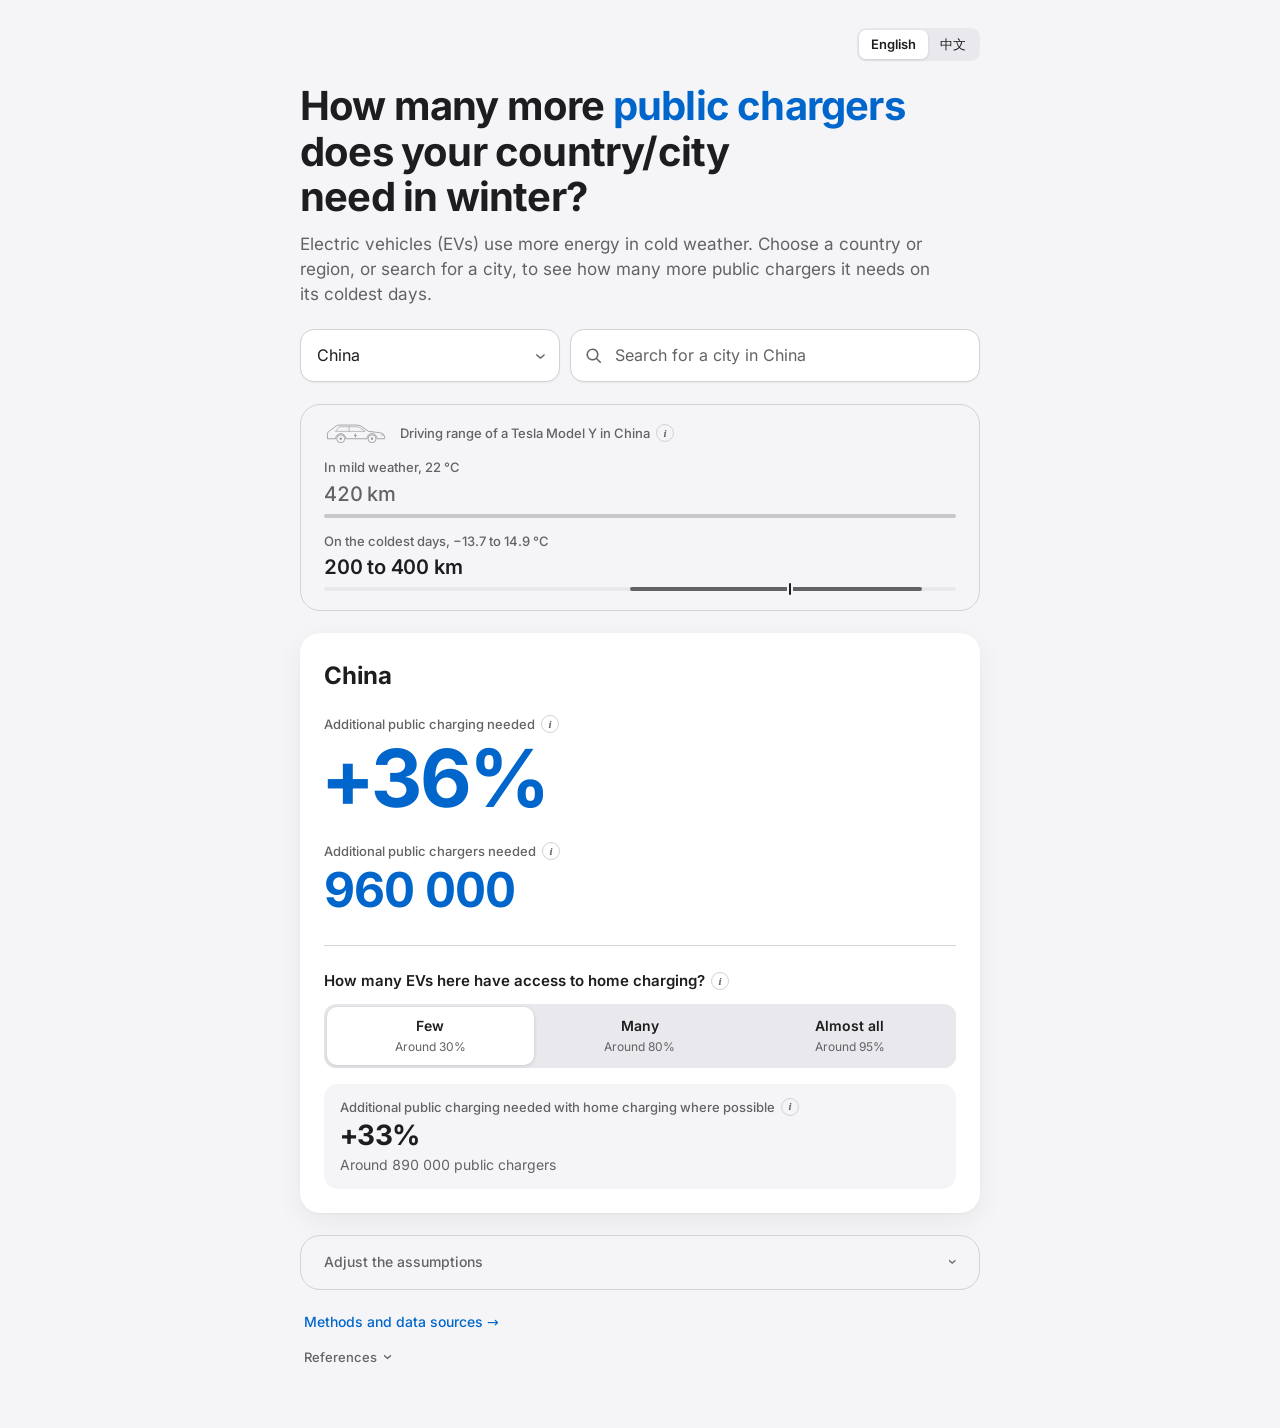
==== commit 6295b55e: "Serve the calculator as a web page Fonts are stored with the page (Inter, SIL Open Font License) and" ====
--- a/calculator/index.html
+++ b/calculator/index.html
@@ -3,11 +3,16 @@
 <head>
 <meta charset="utf-8">
 <meta name="viewport" content="width=device-width, initial-scale=1, viewport-fit=cover">
+<meta name="description" content="How many more public chargers a country or city needs on its coldest days.">
+<link rel="icon" href="data:image/svg+xml,%3Csvg xmlns='http://www.w3.org/2000/svg' viewBox='0 0 32 32'%3E%3Crect width='32' height='32' rx='7' fill='%230066CC'/%3E%3Cpath d='M18 4 8 18h6l-2 10 10-14h-6z' fill='white'/%3E%3C/svg%3E">
 </head>
 <body>
 <title>Winter charging check</title>
-<link rel="preconnect" href="https://fonts.googleapis.com">
-<link rel="stylesheet" href="https://fonts.googleapis.com/css2?family=Inter:wght@400;500;600;700&display=swap">
+<style>
+@font-face { font-family: 'Inter'; font-style: normal; font-weight: 400 700; font-display: swap; src: url(fonts/inter-vietnamese.woff2) format('woff2'); unicode-range: U+0102-0103, U+0110-0111, U+0128-0129, U+0168-0169, U+01A0-01A1, U+01AF-01B0, U+0300-0301, U+0303-0304, U+0308-0309, U+0323, U+0329, U+1EA0-1EF9, U+20AB; }
+@font-face { font-family: 'Inter'; font-style: normal; font-weight: 400 700; font-display: swap; src: url(fonts/inter-latin-ext.woff2) format('woff2'); unicode-range: U+0100-02BA, U+02BD-02C5, U+02C7-02CC, U+02CE-02D7, U+02DD-02FF, U+0304, U+0308, U+0329, U+1D00-1DBF, U+1E00-1E9F, U+1EF2-1EFF, U+2020, U+20A0-20AB, U+20AD-20C4, U+2113, U+2C60-2C7F, U+A720-A7FF; }
+@font-face { font-family: 'Inter'; font-style: normal; font-weight: 400 700; font-display: swap; src: url(fonts/inter-latin.woff2) format('woff2'); unicode-range: U+0000-00FF, U+0131, U+0152-0153, U+02BB-02BC, U+02C6, U+02DA, U+02DC, U+0304, U+0308, U+0329, U+2000-206F, U+20AC, U+2122, U+2191, U+2193, U+2212, U+2215, U+FEFF, U+FFFD; }
+</style>
 <style>
 /* Layout: one centred column. Calculator view: pickers, the vehicle card, one answer card, a folded "Adjust" sheet. Second view
    (#methods): methods and data sources with three tables. Explanations sit behind small "i" buttons, IEA style.
